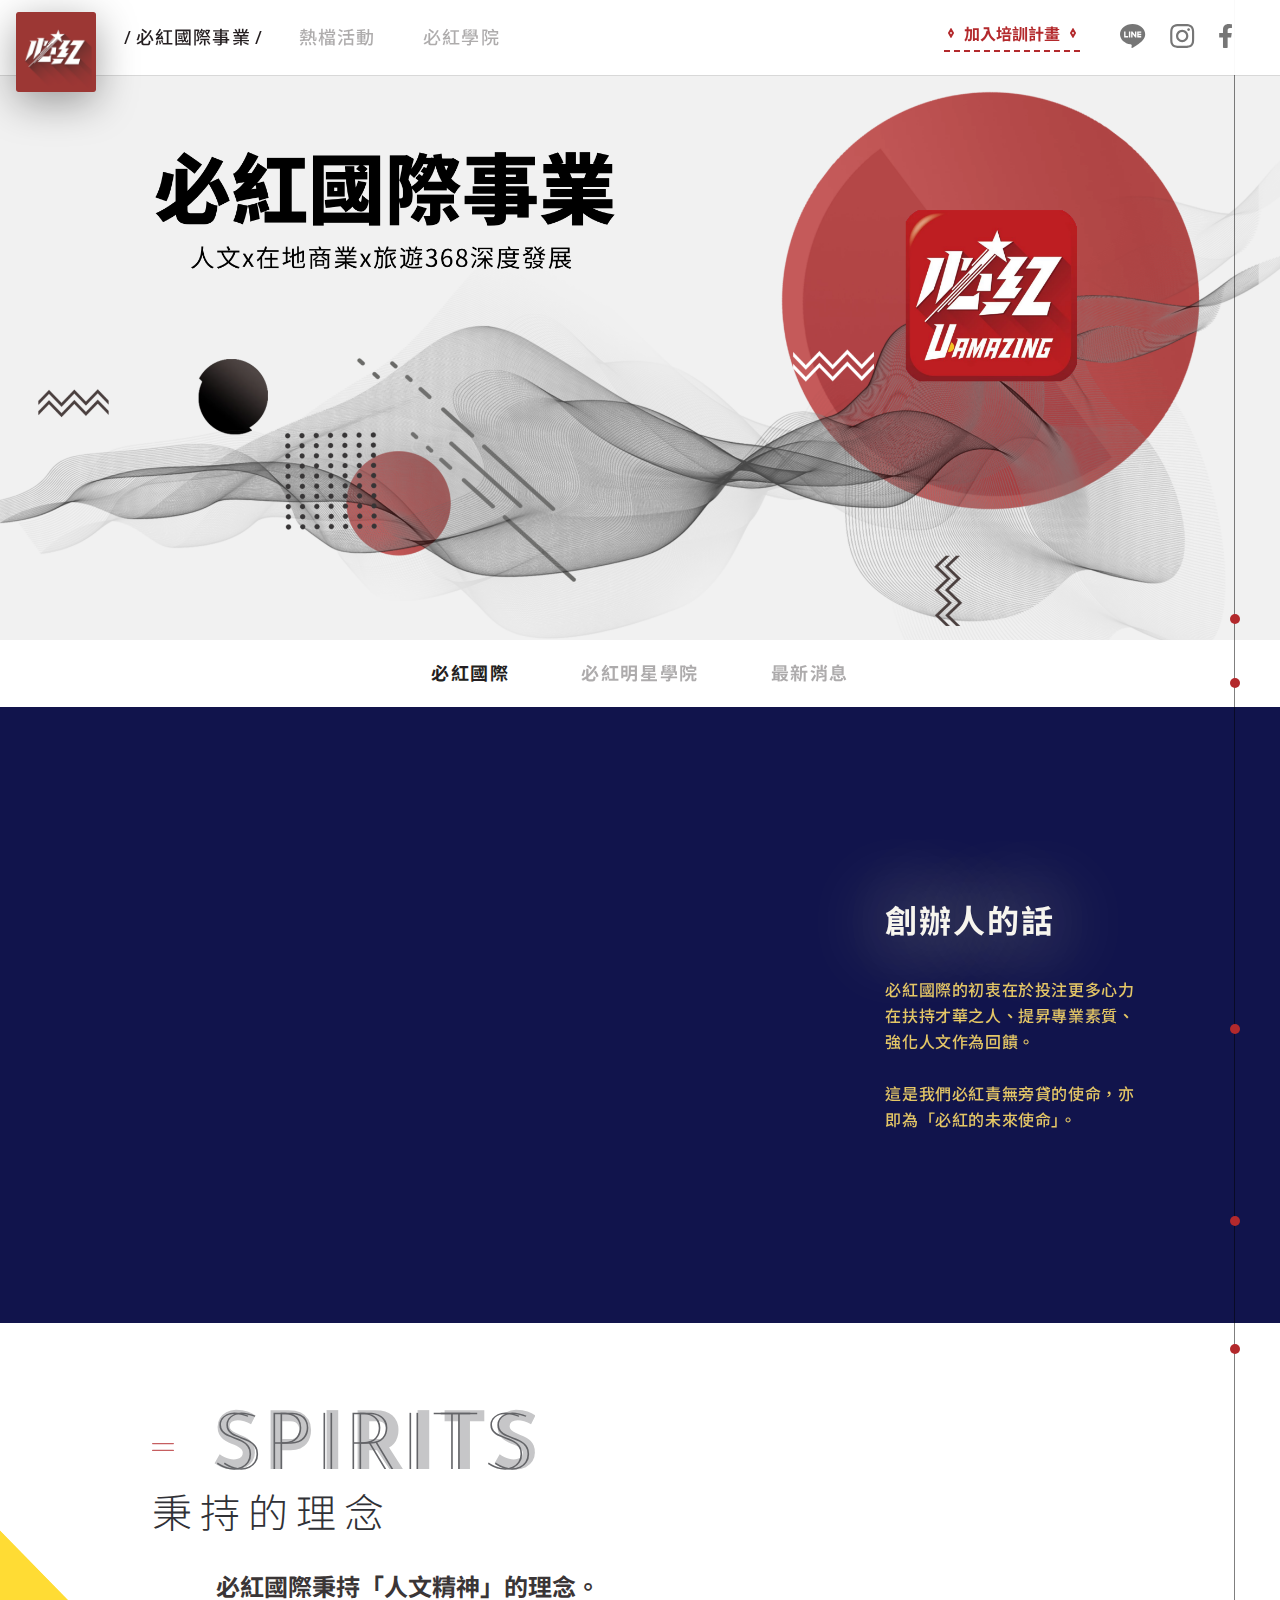
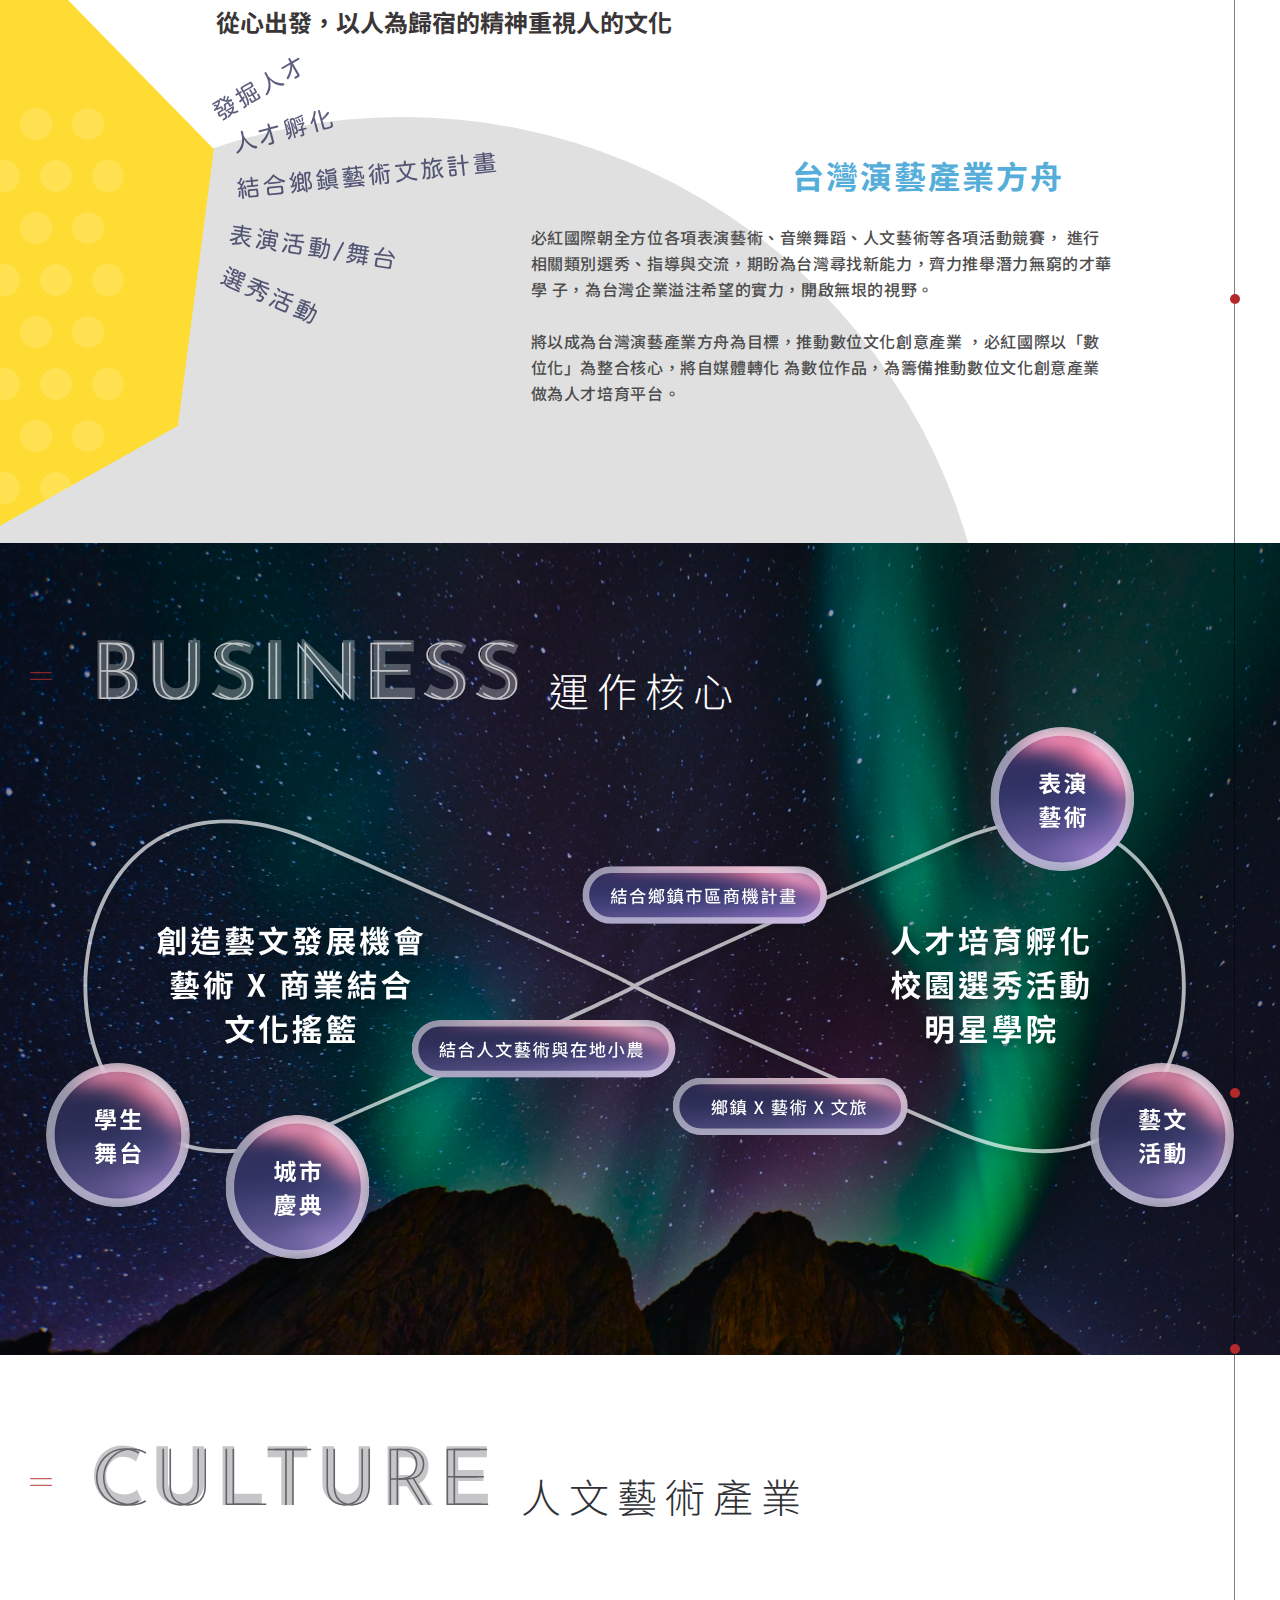
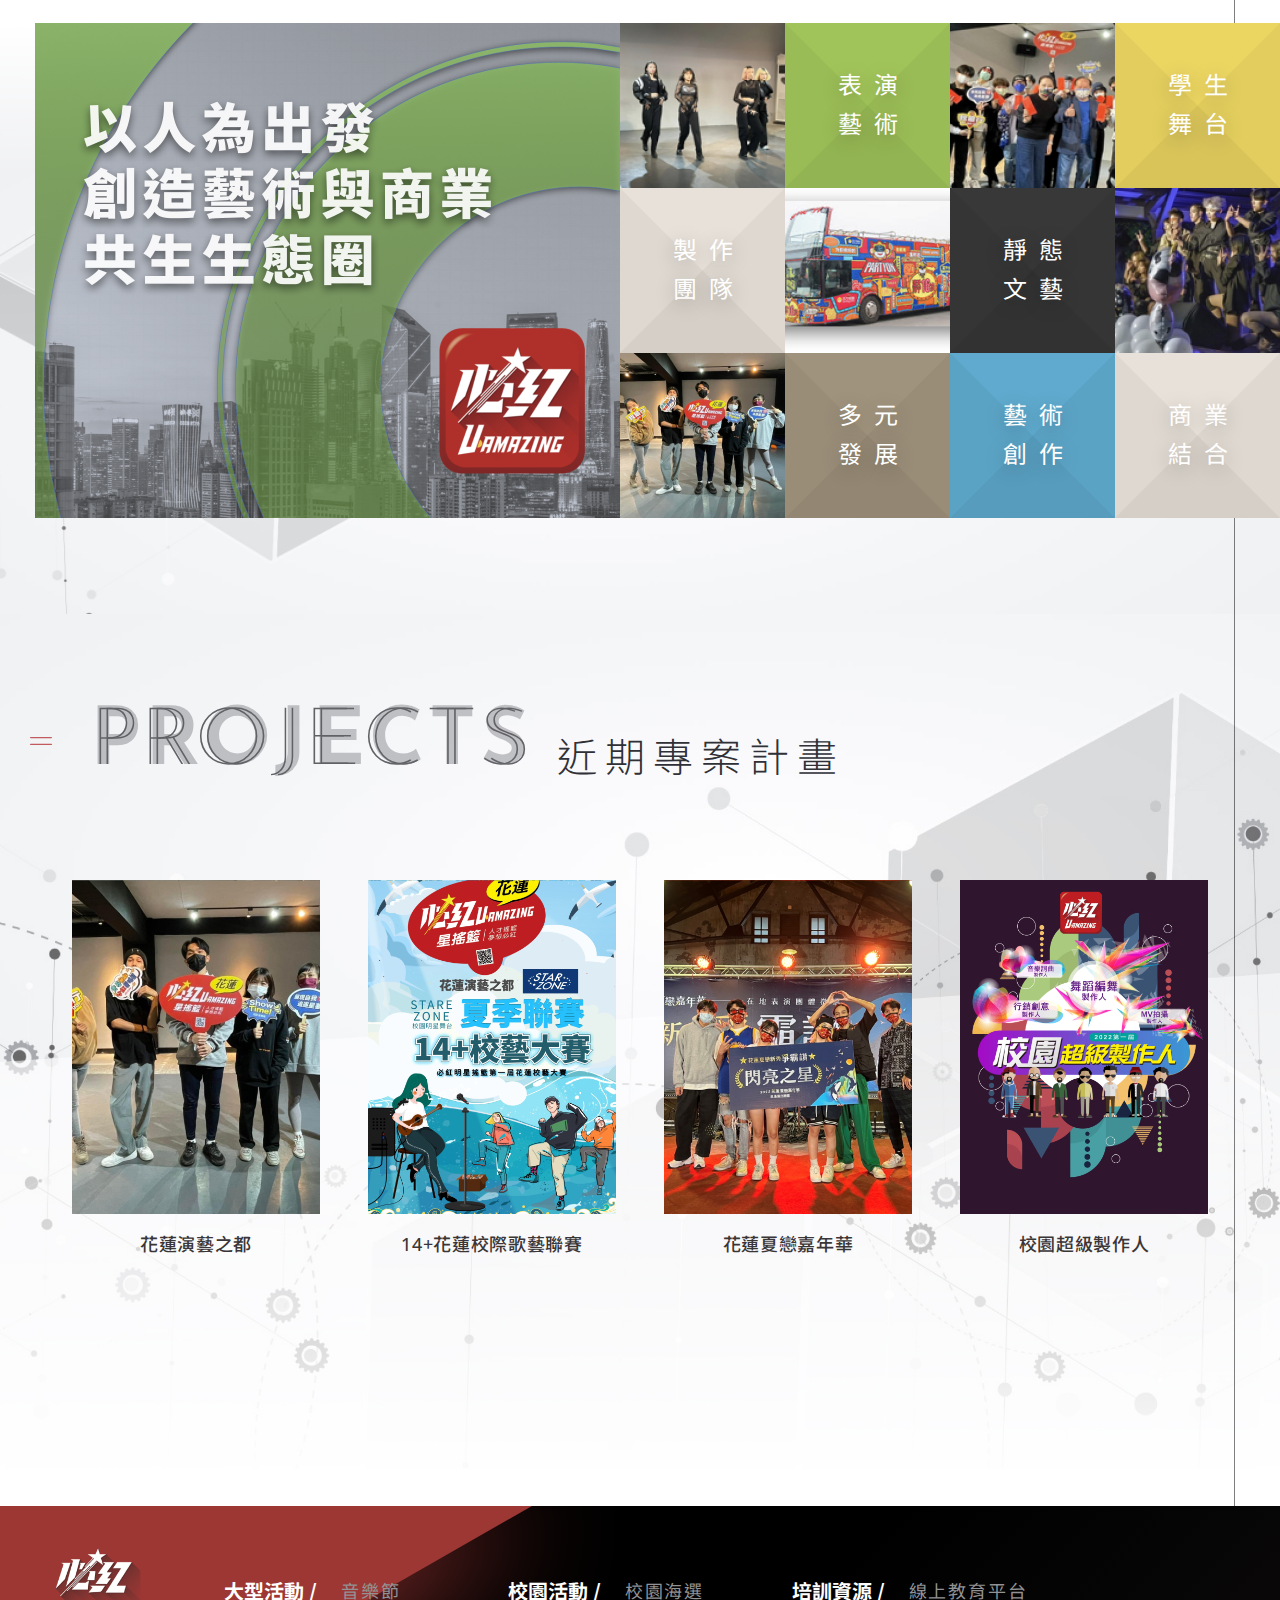
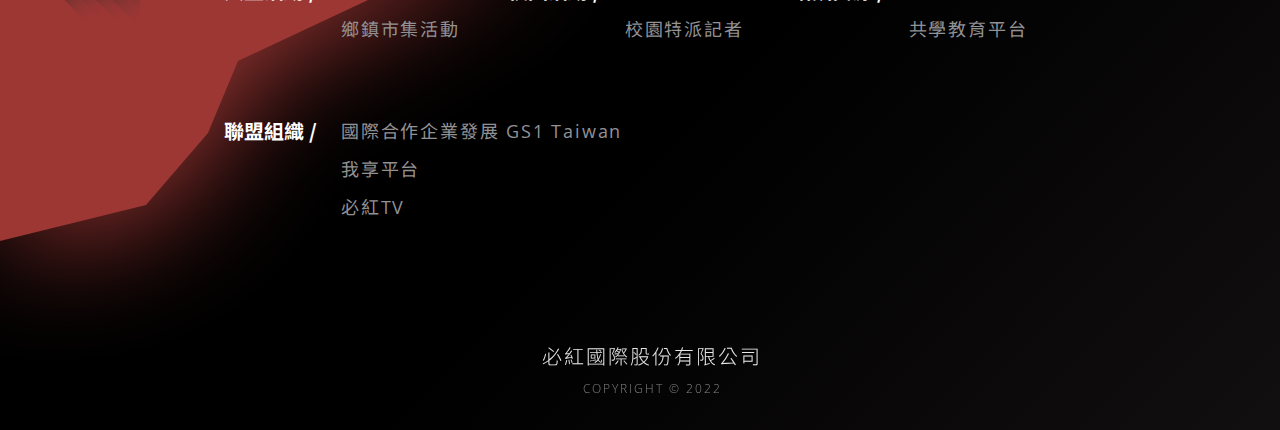
==== about.html @ cd14c231 "improve nav bar" ====
<!DOCTYPE html>
<html lang="">
  <head>
    <meta charset="utf-8">
    <meta http-equiv="X-UA-Compatible" content="IE=edge">
    <meta name="viewport" content="width=device-width,initial-scale=1.0,shrink-to-fit=no">
    <link rel="icon" href="favicon.ico">
    <link rel="stylesheet" href="assets/bootstrap.min.css">
    <link rel="stylesheet" href="assets/aos.css">
    <link rel="stylesheet" href="assets/app.css?1">
    <script src="assets/jquery.slim.min.js"></script>
    <script src="assets/bootstrap.bundle.min.js"></script>
    <script src="assets/aos.js"></script>
    <link rel="preconnect" href="https://fonts.googleapis.com">
    <link rel="preconnect" href="https://fonts.gstatic.com" crossorigin>
    <link href="https://fonts.googleapis.com/css2?family=Noto+Sans+TC:wght@100;300;400;500;700;900&display=swap" rel="stylesheet">
    <link href="https://fonts.googleapis.com/css2?family=Open+Sans:wght@300;400;500;700;800&display=swap" rel="stylesheet">

    <link href="vendors/simplelightbox/simple-lightbox.min.css" rel="stylesheet" />
    <script src="vendors/simplelightbox/simple-lightbox.jquery.min.js"></script>

    <title>必紅國際 U.AMAZING | 必紅國際事業</title>
    <meta name="description" content="夢想必紅 We make you amazing!">

    <meta property="og:title" content="必紅國際 U.AMAZING" />
    <meta property="og:description" content="夢想必紅 We make you amazing!" />
    <meta property="og:image" content="https://uamazing.net/public/og.png" />
  </head>
  <body class="about">
    <nav class="activityNavbar activityNavbar-light navbar navbar-expand-md navbar-light">
      <a class="activityBrand" href="index.html"><img src="assets/logo@2x.png" /></a>

      <div class="d-flex ml-auto d-md-none">
        <a class="nav-link activity-nav-link-secondary pl-1 pr-3 pl-md-2 ml-md-2" target="_blank" href="https://lin.ee/GWTEy4u">
          <img src="assets/images/icon-line.svg" class="activity-nav-icon white" />
          <img src="assets/images/icon-line-black.svg" class="activity-nav-icon black" />
        </a>
        <a class="nav-link activity-nav-link-secondary pl-1 pr-3 pl-md-2 ml-md-2" target="_blank" href="https://www.instagram.com/u_amazing.ltd/">
          <img src="assets/images/icon-ig.svg" class="activity-nav-icon white" />
          <img src="assets/images/icon-ig-black.svg" class="activity-nav-icon black" />
        </a>
        <a class="nav-link activity-nav-link-secondary pl-1 pr-3 pl-md-2 ml-md-2" target="_blank" href="https://www.facebook.com/netredbeauty/">
          <img src="assets/images/icon-fb.svg" class="activity-nav-icon white" />
          <img src="assets/images/icon-fb-black.svg" class="activity-nav-icon black" />
        </a>
      </div>

      <button class="navbar-toggler border-0 ml-0 mr-n3 mr-md-0" type="button" data-toggle="collapse" data-target="#navbar" aria-controls="navbar" aria-expanded="false" aria-label="Toggle navigation">
        <span class="navbar-toggler-icon"></span>
      </button>

      <div class="collapse navbar-collapse" id="navbar">
        <ul class="activityNavbarMenu d-flex flex-column flex-md-row mt-5 mb-3 my-md-1 ml-md-2 w-100">
          <li class="text-center mt-2 mt-md-0 ml-md-3">
            <a class="nav-link activity-nav-link active current" href="about.html">必紅國際事業</a>
          </li>
          <li class="d-block d-md-none border-bottom border-top text-center mt-2 mb-3">
            <a class="nav-link activity-nav-link-secondary my-2 active current" href="about.html">必紅國際</a>
            <a class="nav-link activity-nav-link-secondary my-2" href="about/starzone.html">必紅明星學院</a>
            <a class="nav-link activity-nav-link-secondary my-2" href="about/news.html">最新消息</a>
          </li>
          <li class="text-center mt-2 mt-md-0 ml-md-3">
            <a class="nav-link activity-nav-link" href="activities.html">熱檔活動</a>
          </li>
          <li class="text-center mt-2 mt-md-0 ml-md-3 mr-md-auto">
            <a class="nav-link activity-nav-link" href="school.html">必紅學院</a>
          </li>
          <li class="mt-4 mt-md-0">
            <a class="nav-link activity-nav-link-red-sparkle mx-2 mr-md-3" href="#" data-toggle="modal" data-target="#googleFormJoin">加入培訓計畫</a>
          </li>
          <li class="d-none d-md-flex justify-content-end mt-2 mt-md-0 mx-3">
            <a class="nav-link activity-nav-link-secondary pl-1 pr-3 pl-md-2" target="_blank" href="https://lin.ee/GWTEy4u">
              <img src="assets/images/icon-line.svg" class="activity-nav-icon white" />
              <img src="assets/images/icon-line-black.svg" class="activity-nav-icon black" />
            </a>
            <a class="nav-link activity-nav-link-secondary pl-1 pr-3 pl-md-2" target="_blank" href="https://www.instagram.com/u_amazing.ltd/">
              <img src="assets/images/icon-ig.svg" class="activity-nav-icon white" />
              <img src="assets/images/icon-ig-black.svg" class="activity-nav-icon black" />
            </a>
            <a class="nav-link activity-nav-link-secondary pl-1 pr-3 pl-md-2" target="_blank" href="https://www.facebook.com/netredbeauty/">
              <img src="assets/images/icon-fb.svg" class="activity-nav-icon white" />
              <img src="assets/images/icon-fb-black.svg" class="activity-nav-icon black" />
            </a>
          </li>
        </ul>
      </div>
    </nav>

    <div class="about-aside-deco">
      <div class="about-aside-deco-line"></div>
      <div>
        <div class="about-aside-deco-point"></div>
        <div class="about-aside-deco-point"></div>
        <div class="about-aside-deco-point"></div>
        <div class="about-aside-deco-point"></div>
        <div class="about-aside-deco-point"></div>
        <div class="about-aside-deco-point"></div>
        <div class="about-aside-deco-point"></div>
        <div class="about-aside-deco-point"></div>
      </div>
    </div>

    <main class="overflow-hidden">
      <section class="">
        <picture class="mw-100">
          <source media="(max-width: 767px)" srcset="public/about/kv1-m.jpg">
          <source media="(min-width: 768px)" srcset="public/about/kv1.png">
          <img src="public/about/kv1.png" class="img-fluid">
        </picture>
          <!--
        <figure class="about-kv figure-hr-43" style="background-image:url(public/about/kv1.png)">
          <figcaption class="d-flex flex-column align-items-center justify-content-center px-4">
            <p class="about-kv-logo mt-n5 mt-md-0"><img src="assets/logo@2x.png" class="img-fluid" ></p>
            <p class="mx-3 mt-1">必紅國際在藝文領域耕耘，為新人打造沃土，激發更好的發展環境。</p>
          </figcaption>
        </figure>
          -->
      </section>

      <div class="d-none d-md-block">
        <nav class="__about__nav">
          <a href="about.html" class="__about__nav-item active">必紅國際</a>
          <a href="about/starzone.html" class="__about__nav-item">必紅明星學院</a>
          <a href="about/news.html" class="__about__nav-item">最新消息</a>
        </nav>
      </div>

      <section class="bg-blue-800 text-yellow-300 py-4 py-md-5">
        <div class="mw-1440px mx-auto">

          <div class="px-4 px-sm-5 py-md-3 my-3">
            <div class="row no-gutters align-items-center">
              <div class="col-12 col-md-8 px-xl-5">
                <iframe class="" style="width:100%; height:55vw; max-height:450px;" src="https://www.youtube.com/embed/TRPoEnkMZr0?autoplay=1" title="YouTube video player" frameborder="0" allow="accelerometer; autoplay; clipboard-write; encrypted-media; gyroscope; picture-in-picture" allowfullscreen></iframe>
              </div>

              <div class="col-12 col-md-4 mt-3 mt-md-0 pl-md-5">
                <div class="">
                  <div class="section-h3 text-center text-md-left py-2 py-md-0">創辦人的話</div>
                  <div class="activity-grid-p text-yellow-300 w-md-75 pt-4 pt-md-3 mt-3">
                    必紅國際的初衷在於投注更多心力<br>
                    在扶持才華之人、提昇專業素質、強化人文作為回饋。<br>
                    <br>
                    這是我們必紅責無旁貸的使命，亦即為「必紅的未來使命」。<br>
                  </div>
                </div>
              </div>
            </div>
          </div>

        </div>
      </section>

      <section class="mw-1440px mx-auto __about__bg-targets">
        <div class="px-4 px-xl-5 mx-xl-5">
          <div class="px-md-4 pl-xl-5">

            <article class="row no-gutters __about__image-logo-n-building-wrapper">
              <div class="col-12 col-md-7 mt-4 mt-md-0 pl-md-2">
                <h2 class="h2-lg">
                  <span class="h2-deco mr-md-2" data-text="Spirits">Spirits</span>
                  <span class="d-block d-md-inline-block">秉持的理念</span>
                </h2>
                <p class="text-h5 text-bold mt-4 ml-xl-5 pt-md-2 pl-xl-3">
                  必紅國際秉持「人文精神」的理念。<br>
                  從心出發，以人為歸宿的精神重視人的文化
                </p>
              </div>

              <div class="__about__image-logo-n-building col-6 col-md-5 text-right pr-md-3 mt-n4 mr-n5 mt-md-n5 mr-md-0">
                <img srcset="public/about/image-logo-n-building@1x.png 1x, public/about/image-logo-n-building@2x.png 2x" class="img-fluid drop-shadow-lg" />
              </div>

              <div class="col-12 col-lg-8 ml-auto mt-md-5 pt-md-5 pl-md-5 pr-md-5">
                <div class="pt-5 mt-5 pt-lg-0 mt-lg-0"></div>
                <div class="pt-5 mt-5 pt-lg-0 mt-lg-0"></div>
                <div class="pt-5 mt-5 pt-md-0 mt-md-0"></div>
                <div class="pt-4 pt-md-0"></div>

                <div class="section-h3 text-blue text-right pr-md-5">台灣演藝產業方舟</div>
                <p class="activity-grid-p mt-4 mb-5 my-lg-4">
                  必紅國際朝全方位各項表演藝術、音樂舞蹈、人文藝術等各項活動競賽， 進行相關類別選秀、指導與交流，期盼為台灣尋找新能力，齊力推舉潛力無窮的才華學 子，為台灣企業溢注希望的實力，開啟無垠的視野。
                  <br><br>
                  將以成為台灣演藝產業方舟為目標，推動數位文化創意產業 ，必紅國際以「數位化」為整合核心，將自媒體轉化 為數位作品，為籌備推動數位文化創意產業做為人才培育平台。
                </p>
              </div>
            </article>

          </div>
        </div>
      </section>

      <section class="bg-aurora py-5">
        <div class="activity-framing-x activity-indent-x my-md-5">

          <h2 class="h2-lg text-white">
            <span class="h2-deco mr-md-2" data-text="Business">Business</span>
            <span class="d-block d-md-inline-block">運作核心</span>
          </h2>

          <figure class="text-center px-3 my-5 my-md-0">
            <picture class="mw-100">
              <source media="(max-width: 767px)" srcset="public/about/image-business-loop-p.svg">
              <source media="(min-width: 768px)" srcset="public/about/image-business-loop.svg">
              <img src="public/about/image-business-loop.svg" class="img-fluid">
            </picture>
          </figure>

        </div>
      </section>

      <section class="">
        <div class="activity-framing-x activity-framing-t activity-indent-x">
          <h2 class="h2-lg">
            <span class="h2-deco mr-md-2" data-text="Culture">Culture</span>
            <span class="d-block d-md-inline-block">人文藝術產業</span>
          </h2>
        </div>

        <div class="activity-framing-t"></div>
        <div class="bg-neural-networks-1">
          <div class="d-flex flex-wrap justify-content-end mw-1440px mx-auto p-3 p-md-0">
            <div class="__about__culture-main">
              <img src="public/about/culture-main@2x.jpg" class="img-cover h-100" />
            </div>

            <ul class="__about__culture-mosaic position-relative mb-0">
              <li class="__about__culture-brick"><img src="public/about/brick-1-1.jpg" class="img-cover" /></li>
              <li class="__about__culture-brick __about__culture-brick-text">表演<br>藝術</li>
              <li class="__about__culture-brick"><img src="public/about/brick-1-3.jpg" class="img-cover" /></li>
              <li class="__about__culture-brick __about__culture-brick-text">學生<br>舞台</li>

              <li class="__about__culture-brick __about__culture-brick-text">製作<br>團隊</li>
              <li class="__about__culture-brick"><img src="public/about/brick-2-2.jpg" class="img-cover" /></li>
              <li class="__about__culture-brick __about__culture-brick-text">靜態<br>文藝</li>
              <li class="__about__culture-brick"><img src="public/about/brick-2-4.jpg" class="img-cover" /></li>

              <li class="__about__culture-brick"><img src="public/about/brick-3-1.jpg" class="img-cover" /></li>
              <li class="__about__culture-brick __about__culture-brick-text">多元<br>發展</li>
              <li class="__about__culture-brick __about__culture-brick-text">藝術<br>創作</li>
              <li class="__about__culture-brick __about__culture-brick-text">商業<br>結合</li>
            </ul>
          </div>

          <div class="mt-md-5 pt-md-5"></div>
        </div>
      </section>

      <section class="bg-neural-networks-2">
        <div class="activity-framing-x activity-framing-y">
          <div class="activity-indent-x">
            <h2 class="h2-lg">
              <span class="h2-deco mr-md-2" data-text="Projects">Projects</span>
              <span class="d-block d-md-inline-block">近期專案計畫</span>
            </h2>
          </div>

          <div class="mt-4 pt-md-5"></div>
          <ul class="row no-gutters px-2 px-md-5 text-center">
            <li class="col-6 col-sm-3 px-2 px-md-4 mt-4">
              <figure class='figure-hr-135' style='background-image:url(public/about/project1.jpg)'></figure>
              <figcaption class="text-caption text-dark-warm-400 mt-3">花蓮演藝之都</figcaption>
            </li>
            <li class="col-6 col-sm-3 px-2 px-md-4 mt-4">
              <figure class='figure-hr-135' style='background-image:url(public/about/project2.jpg)'></figure>
              <figcaption class="text-caption text-dark-warm-400 mt-3">14+花蓮校際歌藝聯賽</figcaption>
            </li>
            <li class="col-6 col-sm-3 px-2 px-md-4 mt-4">
              <figure class='figure-hr-135' style='background-image:url(public/about/project3.jpg)'></figure>
              <figcaption class="text-caption text-dark-warm-400 mt-3">花蓮夏戀嘉年華</figcaption>
            </li>
            <li class="col-6 col-sm-3 px-2 px-md-4 mt-4">
              <figure class='figure-hr-135' style='background-image:url(public/about/project4.jpg)'></figure>
              <figcaption class="text-caption text-dark-warm-400 mt-3">校園超級製作人</figcaption>
            </li>
          </ul>

          <div class="mt-md-5 pt-md-5"></div>
        </div>
      </section>
    </main>

    <footer class="footer">
      <div class="footer-background-blur"></div>
      <div class="footer-body pl-md-4">
        <menu class="d-flex flex-wrap justify-content-end justify-content-md-start text-right text-md-left mt-5 mt-md-0">
          <li class="d-flex flex-column flex-md-row mb-3 mr-md-5 mb-md-5">
            <div class="text-h6 text-white mr-md-4 mb-2">大型活動 <span class="slash"></span></div>
            <ul class="text-right text-md-left">
              <li class="text-p-lg text-break mb-2"><a>音樂節</a></li>
              <li class="text-p-lg text-break mb-2"><a>鄉鎮市集活動</a></li>
            </ul>
          </li>
          <li class="d-flex flex-column flex-md-row mb-3 mr-md-5 mb-md-5">
            <div class="text-h6 text-white mr-md-4 mb-2">校園活動 <span class="slash"></span></div>
            <ul class="text-right text-md-left">
              <li class="text-p-lg text-break mb-2"><a>校園海選</a></li>
              <li class="text-p-lg text-break mb-2"><a>校園特派記者</a></li>
            </ul>
          </li>
          <li class="d-flex flex-column flex-md-row mb-3 mr-md-5 mb-md-5">
            <div class="text-h6 text-white mr-md-4 mb-2">培訓資源 <span class="slash"></span></div>
            <ul class="text-right text-md-left">
              <li class="text-p-lg text-break mb-2"><a>線上教育平台</a></li>
              <li class="text-p-lg text-break mb-2"><a>共學教育平台</a></li>
            </ul>
          </li>
          <li class="d-flex flex-column flex-md-row mb-3 mr-md-5 mb-md-5">
            <div class="text-h6 text-white mr-md-4 mb-2">聯盟組織 <span class="slash"></span></div>
            <ul class="text-right text-md-left">
              <li class="text-p-lg text-break mb-2"><a>國際合作企業發展 GS1 Taiwan</a></li>
              <li class="text-p-lg text-break mb-2"><a>我享平台</a></li>
              <li class="text-p-lg text-break mb-2"><a>必紅TV</a></li>
            </ul>
          </li>
        </menu>
        <div class="mt-3 mt-md-5"></div>
        <div class="footer-text-company text-center text-white">必紅國際股份有限公司</span>
        <div class="text-center footer-copyright mt-2">
          COPYRIGHT © 2022
          <!--
          <a href="" class="ml-3">隱私權政策</a>
          -->
        </div>
      </div>
    </footer>

    <div id="googleFormJoin" class="modal" tabindex="-1" role="dialog">
      <div class="modal-dialog" role="document">
        <div class="modal-content" style="background-color:#f6f6f6">
          <div class="modal-body px-0">
            <button type="button" class="close pr-3" data-dismiss="modal" aria-label="Close">
              <span aria-hidden="true">&times;</span>
            </button>
            <div class="d-md-none">
              <iframe src="https://docs.google.com/forms/d/e/1FAIpQLScCKDCN-jKl8Xnu9U8FiN40EQhDNvNPBNsrhprp60kmCsiqzg/viewform?embedded=true" width="100%" height="1600" frameborder="0" marginheight="0" marginwidth="0">載入中…</iframe>
            </div>
            <div class="d-none d-md-block">
              <iframe src="https://docs.google.com/forms/d/e/1FAIpQLScCKDCN-jKl8Xnu9U8FiN40EQhDNvNPBNsrhprp60kmCsiqzg/viewform?embedded=true" width="498" height="1600" frameborder="0" marginheight="0" marginwidth="0">載入中…</iframe>
            </div>
          </div>
        </div>
      </div>
    </div>

    <script src="assets/app.js"></script>
  </body>
</html>
---- assets/app.css ----
@charset "UTF-8";
@import url("https://fonts.googleapis.com/css2?family=Josefin+Sans:wght@100;200;300;400;500;600;700&display=swap");
.carouselBox {
  position: relative;
  overflow: hidden; }
  .carouselBox > :nth-child(n) {
    transition: left 0.6s;
    transition-timing-function: ease-in-out; }
  .carouselBox > :first-child {
    position: relative; }
  .carouselBox > :nth-child(n+2) {
    position: absolute;
    top: 0;
    bottom: 0;
    width: 100%; }
  .carouselBox > :nth-child(1) {
    left: 0%; }
  .carouselBox.show-nth-1 > :nth-child(1) {
    left: 0%; }
  .carouselBox.show-nth-1 > :nth-child(2) {
    left: 100%; }
  .carouselBox.show-nth-1 > :nth-child(3) {
    left: 200%; }
  .carouselBox.show-nth-1 > :nth-child(4) {
    left: 300%; }
  .carouselBox.show-nth-1 > :nth-child(5) {
    left: 400%; }
  .carouselBox > :nth-child(2) {
    left: 100%; }
  .carouselBox.show-nth-2 > :nth-child(1) {
    left: -100%; }
  .carouselBox.show-nth-2 > :nth-child(2) {
    left: 0%; }
  .carouselBox.show-nth-2 > :nth-child(3) {
    left: 100%; }
  .carouselBox.show-nth-2 > :nth-child(4) {
    left: 200%; }
  .carouselBox.show-nth-2 > :nth-child(5) {
    left: 300%; }
  .carouselBox > :nth-child(3) {
    left: 200%; }
  .carouselBox.show-nth-3 > :nth-child(1) {
    left: -200%; }
  .carouselBox.show-nth-3 > :nth-child(2) {
    left: -100%; }
  .carouselBox.show-nth-3 > :nth-child(3) {
    left: 0%; }
  .carouselBox.show-nth-3 > :nth-child(4) {
    left: 100%; }
  .carouselBox.show-nth-3 > :nth-child(5) {
    left: 200%; }
  .carouselBox > :nth-child(4) {
    left: 300%; }
  .carouselBox.show-nth-4 > :nth-child(1) {
    left: -300%; }
  .carouselBox.show-nth-4 > :nth-child(2) {
    left: -200%; }
  .carouselBox.show-nth-4 > :nth-child(3) {
    left: -100%; }
  .carouselBox.show-nth-4 > :nth-child(4) {
    left: 0%; }
  .carouselBox.show-nth-4 > :nth-child(5) {
    left: 100%; }
  .carouselBox > :nth-child(5) {
    left: 400%; }
  .carouselBox.show-nth-5 > :nth-child(1) {
    left: -400%; }
  .carouselBox.show-nth-5 > :nth-child(2) {
    left: -300%; }
  .carouselBox.show-nth-5 > :nth-child(3) {
    left: -200%; }
  .carouselBox.show-nth-5 > :nth-child(4) {
    left: -100%; }
  .carouselBox.show-nth-5 > :nth-child(5) {
    left: 0%; }

.carouselControl {
  position: relative;
  z-index: 10; }

.bubbles {
  display: flex;
  flex-wrap: wrap;
  justify-content: center;
  min-height: 22.2222222vw; }

.bubbles-item {
  border-radius: 50%;
  overflow: hidden; }
  .bubbles-item:first-of-type {
    margin-top: 2.0833333vw;
    width: calc(8.3333333vw * 2);
    height: calc(8.3333333vw * 2); }
  .bubbles-item:nth-of-type(2) {
    margin-top: 7.2916667vw;
    margin-left: 6.9444444vw;
    width: calc(13.8888889vw * 2);
    height: calc(13.8888889vw * 2);
    z-index: 20; }
  .bubbles-item:nth-of-type(3) {
    margin-left: -2.2222222vw;
    width: calc(17.3611111vw * 2);
    height: calc(17.3611111vw * 2); }
  .bubbles-item:nth-of-type(4) {
    margin-top: -1.5277778vw;
    margin-left: -8.6388889vw;
    width: calc(12.5vw * 2);
    height: calc(12.5vw * 2); }
  .bubbles-item:nth-of-type(5) {
    margin-top: 8.9583333vw;
    margin-left: 24.125vw;
    width: calc(8.3333333vw * 2);
    height: calc(8.3333333vw * 2); }

@media (min-width: 768px) {
  .bubbles-item:first-of-type {
    margin-top: 2.0833333vw;
    width: 8.3333333vw;
    height: 8.3333333vw; }
  .bubbles-item:nth-of-type(2) {
    margin-top: 7.2916667vw;
    margin-left: 6.9444444vw;
    width: 13.8888889vw;
    height: 13.8888889vw;
    z-index: 20; }
  .bubbles-item:nth-of-type(3) {
    margin-left: -2.2222222vw;
    width: 17.3611111vw;
    height: 17.3611111vw; }
  .bubbles-item:nth-of-type(4) {
    margin-top: 11.5277778vw;
    margin-left: 2.6388889vw;
    width: 8.3333333vw;
    height: 8.3333333vw; }
  .bubbles-item:nth-of-type(5) {
    margin-top: 3.9583333vw;
    margin-left: 8.125vw;
    width: 12.5vw;
    height: 12.5vw; } }
@font-face {
  font-family: "Microsoft JhengHei";
  font-weight: 400;
  font-style: normal;
  font-display: auto;
  src: local("Microsoft JhengHei"), url("../assets/msjh.ttf") format("ttf"); }
@font-face {
  font-family: "Microsoft JhengHei";
  font-weight: 700;
  font-style: normal;
  font-display: auto;
  src: local("Microsoft JhengHei"), url("../assets/msjhbd.ttf") format("ttf"); }
html {
  font-size: 16px; }

body {
  font-family: 'Open Sans', 'Noto Sans TC', "Lucida Grande",Helvetica,Arial,Verdana,sans-serif;
  -webkit-font-smoothing: antialiased;
  -moz-osx-font-smoothing: grayscale; }

body.index {
  background-color: #241E20; }

body.activity, body.school, body.about {
  background-color: #ffffff;
  color: #4C4C4C; }

body.activity, body.school, body.about {
  padding-top: 3.375rem; }

.pt-navbar {
  padding-top: 48px; }

.indexBrand > img {
  width: 3.75rem; }

.sidebar, .indexNavbar {
  position: fixed;
  z-index: 99999;
  top: 0;
  width: 100%;
  background-color: rgba(0, 0, 0, 0.8);
  /*border-bottom: 1px solid rgba(255, 255, 255, 0.5);*/ }

.sidebar > .indexBrand, .indexNavbar > .indexBrand {
  margin-bottom: calc(-1 * 3.75rem / 2); }

.sidebarMenuItem > a, .indexNavbarMenuItem > a {
  display: block;
  margin-left: auto;
  margin-right: auto;
  text-align: right; }

.sidebarMenuItem > a, .indexNavbarMenuItem > a {
  line-height: 1.2;
  letter-spacing: .1em;
  font-weight: 500;
  color: rgba(255, 255, 255, 0.7); }
  .sidebarMenuItem > a:hover, .sidebarMenuItem > a.hover, .sidebarMenuItem > a:active, .sidebarMenuItem > a.active, .sidebarMenuItem > a:visited, .sidebarMenuItem > a.visited, .indexNavbarMenuItem > a:hover, .indexNavbarMenuItem > a.hover, .indexNavbarMenuItem > a:active, .indexNavbarMenuItem > a.active, .indexNavbarMenuItem > a:visited, .indexNavbarMenuItem > a.visited {
    color: white; }

.sidebarMenuItem, .indexNavbarMenuItem {
  position: relative; }
  .sidebarMenuItem > a::after, .indexNavbarMenuItem > a::after {
    content: '';
    position: absolute;
    top: 50%;
    bottom: 50%;
    left: calc(100% - 3px);
    width: 5px;
    background-color: white;
    transition: top .3s, bottom .3s;
    transition-timing-function: ease-out; }
  .sidebarMenuItem > a:hover::after, .indexNavbarMenuItem > a:hover::after {
    top: -1rem;
    bottom: -1rem; }

.footer {
  position: relative;
  overflow: hidden;
  min-height: 50vh;
  z-index: 999999; }

.footer-background-blur, .footer-background-blur::before, .footer-background-blur::after {
  position: absolute;
  top: 0;
  left: 0;
  right: 0;
  bottom: 0; }

.footer-background-blur {
  z-index: -1;
  background: linear-gradient(135deg, #000000 50%, #241E20 150%); }
  .footer-background-blur::before {
    content: '';
    top: 10px;
    left: 10px;
    background: url(../assets/images/footer-deco.svg) no-repeat left top/auto;
    filter: blur(60px); }
  .footer-background-blur::after {
    content: '';
    background: no-repeat;
    background-image: url(../assets/logo@2x.png), url(../assets/images/footer-deco.svg);
    background-position: 44px 20px, left top;
    background-size: 102px, auto; }

.footer-body {
  margin: 0 auto;
  width: 80%;
  max-width: 60rem;
  padding: 5rem 0 1rem;
  color: #929295; }

.footer-body a, .footer-body a:hover, .footer-body a:active, .footer-body a:visited {
  color: #929295; }
  .footer-body a.text-blue, .footer-body a:hover.text-blue, .footer-body a:active.text-blue, .footer-body a:visited.text-blue {
    color: #5FAACE; }

.footer-title {
  color: #EAE9ED;
  font-size: 1.5rem;
  font-weight: 900;
  letter-spacing: .02em; }

.footer-dl > dt {
  margin-bottom: .5rem; }
.footer-dl > dd + dt {
  margin-top: 2rem; }
.footer-dl > dd {
  margin-bottom: .5rem;
  color: #929295;
  font-size: 0.875rem; }

.footer-text-company {
  font-size: 1.25rem;
  font-weight: 300;
  letter-spacing: 0.1em;
  opacity: 0.9; }

.footer-copyright {
  font-size: 0.75rem;
  color: #929295; }

.fixed-bg {
  height: 100vh;
  padding: 100px;
  background: yellow url("logo@2x.png") no-repeat top left;
  overflow: auto; }
  .fixed-bg p {
    height: 150vh;
    background: blue; }

.bgAnimation {
  background-position: top 10.625vw left 12.8472222vw, top left;
  background-size: 41.8055556%, auto 100%; }
  .bgAnimation.start {
    background-size: 41.8055556%, auto 110%;
    transition: background-size 8s;
    transition-timing-function: linear; }
  .bgAnimation.bg-kv2 {
    background-position: top center;
    background-size: auto 66vw; }
    .bgAnimation.bg-kv2.start {
      background-size: auto 60vw; }

.kvAnimation > :not(.current) {
  display: none; }
.kvAnimation .action .kvAnimation-object {
  transition: transform 6s;
  transition-timing-function: linear; }
.kvAnimation .zoom-in-right-bottom .kvAnimation-object {
  transform-origin: top left;
  transform: scale(1); }
.kvAnimation .zoom-in-right-bottom.action .kvAnimation-object {
  transform: scale(1.08); }
.kvAnimation .zoom-out-top-left .kvAnimation-object {
  transform-origin: top left;
  transform: scale(1.08); }
.kvAnimation .zoom-out-top-left.action .kvAnimation-object {
  transform: scale(1); }
.kvAnimation .zoom-out-top-right .kvAnimation-object {
  transform-origin: top right;
  transform: scale(1.08); }
.kvAnimation .zoom-out-top-right.action .kvAnimation-object {
  transform: scale(1); }
.kvAnimation .zoom-in-center .kvAnimation-object {
  transform-origin: center;
  transform: scale(1); }
.kvAnimation .zoom-in-center.action .kvAnimation-object {
  transform: scale(1.08); }
.kvAnimation .zoom-out-center .kvAnimation-object {
  transform-origin: center;
  transform: scale(1.08); }
.kvAnimation .zoom-out-center.action .kvAnimation-object {
  transform: scale(1); }

.icon::before {
  content: '';
  display: inline-block;
  background: transparent no-repeat center/contain; }
.icon.icon-ebc::before {
  width: 6.6875rem;
  height: 2.25rem;
  background-image: url(../assets/icons/logo-ebc@2x.png); }
.icon.icon-hubnews::before {
  width: 7.5rem;
  height: 3.75rem;
  background-image: url(../assets/icons/logo-hubnews@2x.png); }
.icon.icon-linetoday::before {
  width: 3.75rem;
  height: 3.75rem;
  background-image: url(../assets/icons/logo-linetoday@2x.png); }
.icon.icon-cross-white::before {
  width: 2.5rem;
  height: 2.5rem;
  background-image: url(../assets/images/cross-white.svg); }

.dialog-blue, .dialog-yellow, .dialog-red {
  filter: drop-shadow(0px 4px 20px rgba(94, 37, 106, 0.15));
  position: relative;
  padding-bottom: calc(38px - 6px); }
  .dialog-blue .dialog-content, .dialog-yellow .dialog-content, .dialog-red .dialog-content {
    border: 6px solid;
    border-radius: .5rem;
    background-color: white; }
  .dialog-blue .dialog-pointer, .dialog-yellow .dialog-pointer, .dialog-red .dialog-pointer {
    position: absolute;
    width: 48px;
    height: 38px;
    top: calc(100% - 38px);
    left: 62%;
    background: no-repeat center/100%; }
  .dialog-blue .dialog-title, .dialog-yellow .dialog-title, .dialog-red .dialog-title {
    font-size: 1.625rem;
    font-weight: 700; }

.dialog-blue .dialog-content {
  border-color: #5FAACE; }
.dialog-blue .dialog-title {
  color: #5FAACE; }
.dialog-blue .dialog-pointer {
  background-image: url(images/pointer-blue.svg); }

.dialog-yellow .dialog-content {
  border-color: #F2BE30; }
.dialog-yellow .dialog-title {
  color: #F2BE30; }
.dialog-yellow .dialog-pointer {
  background-image: url(images/pointer-yellow.svg); }

.dialog-red .dialog-content {
  border-color: #C50723; }
.dialog-red .dialog-title {
  color: #C50723; }
.dialog-red .dialog-pointer {
  background-image: url(images/pointer-red.svg); }

.markdown > p {
  line-height: 1.62;
  letter-spacing: 0.038em;
  margin-bottom: 1.5rem; }
  .markdown > p > img {
    width: 80%;
    margin-bottom: .5rem; }
  .markdown > p > a {
    text-decoration: underline;
    opacity: 0.67; }
    .markdown > p > a:hover, .markdown > p > a:active, .markdown > p > a:focus {
      opacity: 1; }

.slash::before {
  content: '/';
  font-family: 'Noto Sans TC'; }

.background-video {
  width: 100vw;
  height: 100%;
  object-fit: cover;
  position: fixed;
  left: 0;
  right: 0;
  top: 0;
  bottom: 0;
  z-index: -110; }

.justified-gallery > a {
  opacity: 0.75; }
  .justified-gallery > a:hover {
    opacity: 1; }

.justified-gallery {
  display: flex;
  flex-wrap: wrap; }
  .justified-gallery > a {
    height: 100px; }
    .justified-gallery > a > img {
      height: 100%; }

@media (min-width: 768px) {
  .justified-gallery > a {
    height: 180px; } }
a, a:hover, a:active, a:visited {
  color: #241E20;
  text-decoration: none; }

ul {
  padding: 0; }

li {
  display: block; }

h1, figure {
  margin-bottom: 0; }

label {
  margin-bottom: .25rem;
  font-size: 0.95rem;
  font-weight: 500;
  letter-spacing: .062em;
  color: #7E7C83; }

fieldset {
  margin-bottom: 1rem; }

.img-cover {
  width: 100%;
  height: 100%;
  object-fit: cover; }

.w-80 {
  width: 80%; }

.w-85 {
  width: 85%; }

.mw-1440px {
  max-width: 1440px; }

.font-weight-medium {
  font-weight: 500 !important; }

.overflow-hidden {
  overflow: hidden; }

.rotate-3 {
  transform: rotate(3deg); }

.rotate-6 {
  transform: rotate(6deg); }

.rotate-9 {
  transform: rotate(9deg); }

.rotate-n-3 {
  transform: rotate(-3deg); }

.rotate-n-6 {
  transform: rotate(-6deg); }

.rotate-n-9 {
  transform: rotate(-9deg); }

.h2-deco {
  font-size: 3rem;
  line-height: 1;
  display: inline-block;
  position: relative;
  max-width: 100%;
  padding-left: 0;
  padding-top: 20px;
  background: url(../assets/images/h2Deco.svg) no-repeat left 4px top 0/0.333333333em auto;
  font-family: 'Josefin Sans';
  font-weight: 100;
  letter-spacing: .05em;
  vertical-align: text-bottom;
  color: inherit;
  opacity: .75;
  text-transform: uppercase;
  text-overflow: clip;
  white-space: nowrap;
  overflow: hidden; }
  .h2-deco::before, .h2-deco::after {
    content: attr(data-text);
    position: absolute;
    top: 20px;
    left: 0.083333333em; }
  .h2-deco::after {
    left: 0;
    font-weight: bold;
    letter-spacing: 0;
    opacity: 0.37; }

.h2-lg {
  color: #303136;
  font-size: 2rem;
  font-weight: 300;
  letter-spacing: 0.2em; }
  .h2-lg .h2-deco {
    font-size: 3.5rem;
    letter-spacing: .1em;
    background-size: 0.277777778em; }
    .h2-lg .h2-deco::after {
      letter-spacing: .055em; }

.section-h3 {
  color: #303136;
  font-size: 1.75rem;
  font-weight: bold;
  letter-spacing: 0.062em; }

.bg-blue-800 .section-h3 {
  color: #F7F5EE;
  text-shadow: 0px 0px 80px #FDFFA9; }

.color-inherit {
  color: inherit !important; }

.text-h2 {
  color: #303136;
  font-size: 2.5rem;
  font-weight: 300;
  letter-spacing: .1em; }

.text-h3 {
  font-size: 1.875rem;
  font-weight: 500;
  letter-spacing: 0.08em; }

.text-h4 {
  color: #303136;
  font-size: 1.75rem;
  font-weight: 700;
  letter-spacing: 0.062em; }

.text-h5 {
  color: #3A3536;
  font-size: 1.5rem;
  font-weight: 500; }

.text-h6 {
  color: #3A3536;
  font-size: 1.25rem;
  font-weight: 700; }

.text-h7 {
  color: #3A3536;
  font-size: 1.125rem;
  font-weight: 500;
  letter-spacing: 0.06em; }

.text-p-lg {
  font-size: 1.125rem;
  letter-spacing: 0.1em;
  line-height: 1.666666667; }

.text-p {
  line-height: 1.62;
  letter-spacing: 0.038em; }

.text-p-sm {
  color: #303136;
  font-size: 14px;
  line-height: 1.62;
  letter-spacing: 0.06em; }

.text-14px {
  font-size: 14px; }

.text-smaller {
  font-size: 0.8em; }

.text-loose {
  letter-spacing: 0.062em;
  line-height: 1.588235294em; }

.text-loose-2 {
  letter-spacing: .2em; }

.text-medium {
  font-weight: 500 !important; }

.text-bold {
  font-weight: 700 !important; }

.text-blue {
  color: #5FAACE !important;
  color: #54AED9 !important; }

.text-blue-500 {
  color: #409DC9 !important; }

.text-gray-4 {
  color: #4c4c4c; }

.text-gray-5 {
  color: #5D5C61; }

.text-gray-8 {
  color: #8c8c8c; }

.text-yellow-300 {
  color: #E4C666 !important; }

.text-dark-warm-400 {
  color: #3A3536; }

.text-dark-warm-500 {
  color: #241E20; }

.text-dark-cold-400 {
  color: #303136; }

.text-shadow-blue {
  text-shadow: 0px 2px 10px rgba(95, 170, 206, 0.2); }

.text-shadow-white {
  text-shadow: 0px 2px 10px rgba(255, 255, 255, 0.2); }

.text-quote {
  font-size: 1.125rem;
  line-height: 2;
  letter-spacing: 0.2em; }

.text-quote-on-image {
  font-size: 2rem;
  font-weight: 900;
  letter-spacing: .2em;
  text-shadow: 0px 4px 20px rgba(0, 0, 0, 0.25); }

.text-caption {
  font-size: 1.125rem;
  font-weight: 500;
  line-height: 1.62em;
  letter-spacing: .038em; }
  .text-caption.text-mh-2 {
    max-height: 3.24em;
    overflow: hidden;
    -webkit-line-clamp: 2; }
  .text-caption.text-ellipsis {
    text-overflow: ellipsis;
    display: -webkit-box;
    -webkit-box-orient: vertical; }

.text-underline {
  text-decoration: underline; }

.text-time {
  font-size: 12px;
  letter-spacing: 0.1em;
  color: #4F4B5A; }

.box-border-glow {
  border: 5px solid white;
  box-shadow: 0 0 80px rgba(192, 219, 255, 0.25), 0 0 32px rgba(65, 120, 255, 0.08); }

.image-shadow {
  box-shadow: 0 0.25rem 1.25rem rgba(0, 0, 0, 0.1); }

.shadow-darker {
  box-shadow: 0 0.25rem 1.25rem rgba(0, 0, 0, 0.25); }

.drop-shadow-short {
  filter: drop-shadow(0 0.25rem 0.2rem rgba(0, 0, 0, 0.25)); }

.drop-shadow {
  filter: drop-shadow(0 0.25rem 1.25rem rgba(0, 0, 0, 0.25)); }

.drop-shadow-lg {
  filter: drop-shadow(0 0.25rem 2.5rem rgba(0, 0, 0, 0.25)); }

.bg-blur {
  overflow: hidden; }
  .bg-blur::before {
    filter: blur(30px) brightness(57%) saturate(150%); }

.bg-white-box-50 {
  background-color: rgba(255, 255, 255, 0.67);
  box-shadow: 0px 4px 100px rgba(255, 255, 255, 0.2), inset 0px 4px 100px rgba(255, 255, 255, 0.25), inset 0px 0px 4px rgba(255, 255, 255, 0.5); }

.bg-black {
  background-color: #000000; }

.bg-dark {
  background-color: #241E20 !important; }

.bg-gray {
  background-color: #F7F7F8; }

.bg-blue-800 {
  background-color: #11144C; }

.bg-pink-800 {
  background-color: #CE1F6A; }

.bg-linear-light {
  background: linear-gradient(164.8deg, rgba(234, 233, 237, 0) 9.07%, rgba(234, 233, 237, 0.7) 89.32%); }

.bg-balls {
  background: url(../assets/images/bg-balls.svg) no-repeat top left 30.555556%/104.1666667% auto; }

.bg-bubble {
  background: url(../assets/images/bubble-blue.svg) no-repeat center/contain; }

.bg-mountain {
  background: url(../assets/images/mountain.svg) no-repeat top left/cover; }

.bg-aurora {
  background: url(../assets/images/bg-aurora@2x.jpg) no-repeat bottom center/cover; }

.bg-neural-networks-1 {
  background: url(../assets/images/bg-neural-networks-1@2x.png) no-repeat top center/cover; }

.bg-neural-networks-2 {
  background: url(../assets/images/bg-neural-networks-2@2x.jpg) no-repeat top center/cover; }

.bg-collage-wall {
  background: url(../assets/images/bg-collage-wall@2x.jpg) no-repeat top center/cover; }

.bg-shape-strip {
  background: url(../assets/images/shape-strip.png) no-repeat center/100% 100%; }

.bg-sky-with-star {
  background: url(../assets/images/bg-sky-with-star@2x.jpg) no-repeat center/100% 100%; }

.bg-guitar-girl {
  background: url(../assets/images/bg-guitar-girl@2x.jpg) no-repeat center/100% 100%; }

.fonts-article-title {
  font-family: "微軟正黑體", "Microsoft JhengHei", "Segoe UI Semibold", "Segoe UI", "Lucida Grande", Verdana, Arial, Helvetica, sans-serif;
  font-size: 1.75rem;
  font-weight: bold;
  letter-spacing: .02em;
  color: #303136; }

.fonts-article-content {
  font-family: "微軟正黑體", "Microsoft JhengHei", "Segoe UI Semibold", "Segoe UI", "Lucida Grande", Verdana, Arial, Helvetica, sans-serif;
  font-size: 1rem;
  font-weight: bold;
  letter-spacing: 0.038em;
  color: #4c4c4c; }

.btn, a.btn {
  font-size: 0.9375rem;
  font-weight: 700;
  letter-spacing: .02em;
  padding-left: 1.25rem;
  padding-right: 1.25rem;
  border-radius: 6px; }

.btn-white-outline-primary {
  border: 2px solid;
  border-radius: 2px;
  background-color: transparent; }

.btn-primary-red, a.btn-primary-red {
  color: white;
  background-color: #B3292C;
  border-color: #B3292C; }
  .btn-primary-red:hover, .btn-primary-red.hover, .btn-primary-red:active, .btn-primary-red.active, .btn-primary-red:focus, .btn-primary-red.focus, a.btn-primary-red:hover, a.btn-primary-red.hover, a.btn-primary-red:active, a.btn-primary-red.active, a.btn-primary-red:focus, a.btn-primary-red.focus {
    color: white;
    background-color: #B3292C;
    border-color: #B3292C; }
  .btn-primary-red:hover, .btn-primary-red.hover, a.btn-primary-red:hover, a.btn-primary-red.hover {
    opacity: 0.8; }

.btn-outline-primary, a.btn-outline-primary {
  color: #B3292C;
  border-color: #B3292C; }
  .btn-outline-primary:hover, .btn-outline-primary:active, .btn-outline-primary:visited, .btn-outline-primary:focus, .btn-outline-primary.hover, .btn-outline-primary.active, .btn-outline-primary.visited, .btn-outline-primary.focus, a.btn-outline-primary:hover, a.btn-outline-primary:active, a.btn-outline-primary:visited, a.btn-outline-primary:focus, a.btn-outline-primary.hover, a.btn-outline-primary.active, a.btn-outline-primary.visited, a.btn-outline-primary.focus {
    border-color: #B3292C;
    background-color: #B3292C; }

.btn-xl {
  padding: 0.75rem 5rem; }

.btn-shadow {
  box-shadow: 4px 4px 10px rgba(0, 0, 0, 0.2); }

.btn-shadow-white {
  background: rgba(255, 255, 255, 0.1);
  box-shadow: 0px 4px 60px rgba(255, 255, 255, 0.2); }

.btn-bgDeco {
  position: relative;
  z-index: 1;
  width: 13.277777778em;
  height: 5.111111111em;
  color: white !important;
  padding: 1.555555556em 1.5em;
  transition: transform .3s; }
  .btn-bgDeco::before {
    content: '';
    background: url("../assets/images/bgDeco.svg") no-repeat center/contain;
    position: absolute;
    z-index: -1;
    top: 0.333333333em;
    left: 0.555555556em;
    width: 12.166666667em;
    height: 4em;
    filter: drop-shadow(0px 0.222222222em 0.555555556em rgba(0, 0, 0, 0.5)); }
  .btn-bgDeco:hover::before {
    transform: rotate(0.008333333turn); }

.form-control {
  height: 3rem;
  padding: 0.875rem 1rem;
  border-color: #EAE9ED;
  border-radius: .25rem;
  font-size: 0.875rem; }

/* figure */
.figure-fixed-ratio,
.figure-hr-43,
.figure-hr-53,
.figure-hr-63,
.figure-hr-67,
.figure-hr-75,
.figure-hr-80,
.figure-hr-100,
.figure-hr-135,
.figure-wide-md {
  position: relative;
  background-size: cover;
  background-position: center; }
  .figure-fixed-ratio > .img-cover,
  .figure-hr-43 > .img-cover,
  .figure-hr-53 > .img-cover,
  .figure-hr-63 > .img-cover,
  .figure-hr-67 > .img-cover,
  .figure-hr-75 > .img-cover,
  .figure-hr-80 > .img-cover,
  .figure-hr-100 > .img-cover,
  .figure-hr-135 > .img-cover,
  .figure-wide-md > .img-cover {
    position: absolute;
    top: 0;
    left: 0;
    right: 0;
    bottom: 0; }

.figure-hr-43 {
  padding-bottom: 42.7966102%; }

.figure-hr-53 {
  padding-bottom: 53.3333333%; }

.figure-hr-63 {
  padding-bottom: 63.4146341%; }

.figure-hr-67 {
  padding-bottom: 67.1428571%; }

.figure-hr-75 {
  padding-bottom: 75%; }

.figure-hr-80 {
  padding-bottom: 80%; }

.figure-hr-100 {
  padding-bottom: 100%; }

.figure-hr-135 {
  padding-bottom: 135%; }

.figure-wide-md {
  padding-bottom: 53.5714286%; }

.figure-layered {
  position: relative; }
  .figure-layered .figure-overlay {
    position: absolute;
    left: 0;
    top: 0;
    width: 100%;
    height: 100%;
    background-color: rgba(0, 0, 0, 0.5); }

.coloredBox {
  position: relative;
  border-radius: 2px;
  background: #5FAACE;
  color: rgba(255, 255, 255, 0.9);
  line-height: 1.5em;
  letter-spacing: .062em;
  overflow: hidden; }
  .coloredBox.deco-step::before {
    position: absolute;
    top: -1.25rem;
    left: 66.8292683%;
    line-height: 16.25rem;
    font-size: 18.75rem;
    font-family: 'Josefin Sans';
    font-weight: bold;
    opacity: 0.1; }
  .coloredBox.deco-step-1::before {
    content: "1"; }
  .coloredBox.deco-step-2::before {
    content: "2"; }
  .coloredBox.deco-step-3::before {
    content: "3"; }
  .coloredBox.coloredBox-red {
    background: #D15648; }
  .coloredBox.coloredBox-yellow {
    background: #E1BC56; }
  .coloredBox .coloredBox-title {
    color: white;
    font-size: 2.25em;
    font-weight: 900;
    letter-spacing: .12em;
    text-shadow: 0px 0px 60px rgba(255, 255, 255, 0.25); }

.card.card-lg {
  border: none;
  border-radius: 2.25rem;
  box-shadow: 0px 4px 20px rgba(0, 0, 0, 0.1); }

.agenda-border {
  border-bottom: 1px solid #5D5C61; }

.agenda-link {
  display: inline-block;
  padding: 1rem; }

.agenda-link, .agenda-link:hover, .agenda-link:active, .agenda-link:focus, .agenda-link:visited {
  font-size: 1.125rem;
  font-weight: 700;
  letter-spacing: 0.085em;
  color: #241E20;
  opacity: 0.37; }
  .agenda-link.active, .agenda-link:hover, .agenda-link:focus, .agenda-link:hover.active, .agenda-link:hover:hover, .agenda-link:hover:focus, .agenda-link:active.active, .agenda-link:active:hover, .agenda-link:active:focus, .agenda-link:focus.active, .agenda-link:focus:hover, .agenda-link:focus:focus, .agenda-link:visited.active, .agenda-link:visited:hover, .agenda-link:visited:focus {
    opacity: 1; }

/* hover */
.hover-transparent {
  transition: opacity 0.1s; }
  .hover-transparent:hover {
    opacity: 0;
    transition: opacity 0.3s; }

.hover-zoom-in {
  overflow: hidden; }
  .hover-zoom-in > * {
    transition: transform 0.3s ease-out; }
  .hover-zoom-in:hover > * {
    transform: scale(1.1, 1.1); }

/* dl */
.dl > dt {
  font-size: 1.125rem;
  font-weight: 500;
  letter-spacing: .085em;
  color: #363636;
  margin-bottom: 1rem; }
.dl > dd + dt {
  margin-top: 2.5rem; }
.dl > dd {
  font-size: 0.875rem;
  letter-spacing: .085em;
  color: #4c4c4c;
  margin-bottom: 0.625rem; }

.cross-rounded {
  display: inline-block;
  position: relative;
  width: 2rem;
  height: 2rem;
  border: 1px solid rgba(0, 0, 0, 0.67);
  border-radius: 1.5rem; }
  .cross-rounded::before, .cross-rounded::after {
    content: '';
    display: block;
    position: absolute;
    width: 60%;
    left: 20%;
    top: 50%;
    height: 1px;
    background-color: black; }
  .cross-rounded::before {
    transform: rotate(45deg); }
  .cross-rounded::after {
    transform: rotate(-45deg); }

[v-cloak] {
  display: none; }

.modal-content {
  border-radius: 1rem; }

.modal-backdrop.show {
  opacity: .8; }

@media (min-width: 768px) {
  fieldset {
    margin-bottom: 1.5rem; }

  .w-md-75 {
    width: 75% !important; }

  .w-md-80 {
    width: 80% !important; }

  .w-md-85 {
    width: 85% !important; }

  .position-md-absolute {
    position: absolute !important; }

  .h2-deco {
    font-size: 3.75rem;
    padding-left: 0.75em;
    padding-top: 0;
    background-position: left top 46%; }
    .h2-deco::before, .h2-deco::after {
      top: 0;
      left: 0.833333333em; }
    .h2-deco::after {
      left: 0.75em; }

  .h2-lg {
    color: #303136;
    font-size: 2.5rem;
    font-weight: 300;
    letter-spacing: 0.2em; }
    .h2-lg .h2-deco {
      font-size: 5rem;
      letter-spacing: .1em; }
      .h2-lg .h2-deco::after {
        letter-spacing: .055em; }

  .section-h3 {
    font-size: 2rem; }

  .text-h2 {
    font-size: 2.5rem;
    letter-spacing: .2em; }

  .btn-bgButton {
    width: 14.9375rem;
    height: 5.75rem;
    padding: 1.8125rem 4.5rem; }

  .form-control {
    border-width: 2px; }

  .coloredBox.deco-step::before {
    left: 66.8292683%; }

  .cross-rounded.color-md-white {
    border: 1px solid rgba(255, 255, 255, 0.8); }
    .cross-rounded.color-md-white::before, .cross-rounded.color-md-white::after {
      background-color: white; } }
@media (min-width: 576px) {
  .w-sm-80 {
    width: 80%; } }
@media (min-width: 992px) {
  .d-lg-block {
    display: block; } }
.bg-purple {
  background: url(../assets/images/bg-purple.jpg) bottom center/auto 100vh; }

.index-fixed-bg {
  padding-top: 59.0277778%;
  background: no-repeat top center/100% auto;
  overflow: auto; }

.kv-slogan1 {
  position: absolute;
  top: 10.625vw;
  left: 12.8472222vw;
  width: 40vw; }

.index-kv {
  position: relative;
  width: 100vw;
  height: 100vh;
  min-height: 59vw;
  overflow: hidden; }

.index-kv-h1, .index-kv-h2 {
  color: white; }

.index-kv-h1 {
  font-weight: 100;
  font-size: 64px;
  text-shadow: 0px 4px 20px rgba(255, 255, 255, 0.67), 10px 4px 88px rgba(255, 255, 255, 0.37); }

.index-kv-h2 {
  font-weight: 400;
  font-size: 16px;
  line-height: 150%;
  letter-spacing: 0.06em;
  text-shadow: 0px 4px 20px rgba(255, 255, 255, 0.37), 0px 4px 88px rgba(255, 255, 255, 0.37); }

.index-h2 {
  font-size: 1.875rem;
  font-weight: 600;
  letter-spacing: 0.08em;
  line-height: 2em; }
  .index-h2 .h2-deco {
    font-size: 3rem; }
    .index-h2 .h2-deco::after {
      opacity: 0.37; }

.index-h2-blue {
  color: #61B7E0;
  text-shadow: 0px 2px 100px rgba(255, 255, 255, 0.5); }

.index-h2-deco {
  height: 3.75rem; }

.index .text-h3 {
  color: #fff;
  text-shadow: 0px 0px 20px rgba(255, 255, 255, 0.37); }

.index-content-overlap {
  margin-top: -18.0555556%; }

.index-portfolios-figure {
  position: relative;
  margin: 0; }
  .index-portfolios-figure > img {
    border-radius: 1px; }
  .index-portfolios-figure > figcaption {
    margin-top: .5rem; }
  .index-portfolios-figure > figcaption {
    font-size: 1.125rem;
    font-weight: 600;
    letter-spacing: 0.12em;
    color: white; }

.borderedBox-light {
  position: relative;
  margin-left: auto;
  margin-right: auto;
  width: 85%;
  background: #EAE9ED;
  border: 15px solid #FFFFFF;
  border-radius: 2.25rem; }

.borderedBox-topImage {
  position: relative;
  z-index: 10;
  margin-bottom: -10%;
  left: 50%;
  width: 68%;
  margin-left: calc( -0.5 * 68%);
  text-align: center; }
  .borderedBox-topImage > img {
    filter: drop-shadow(0px 0px 40px rgba(255, 255, 255, 0.37)); }
  .borderedBox-topImage + .borderedBox-light {
    padding-top: 7%; }

.index-bg-activity::before {
  content: '';
  position: absolute;
  z-index: -1;
  top: 0;
  width: 100%;
  height: 100%;
  background: url(../public/index/bg-activity.png) no-repeat top center/cover; }

.index-activity-poster {
  width: 100%; }

.index-page-control-container {
  position: relative; }

.index-page-control {
  display: flex;
  overflow: hidden;
  margin-left: 7.5vw; }
  .index-page-control .index-page-button {
    margin-right: -7.5vw;
    margin-bottom: -7.5vw;
    width: 40vw;
    height: 40vw;
    line-height: 40vw;
    border: 1px solid #fff;
    border-radius: 50%;
    opacity: .2;
    color: #fff;
    font-family: 'Josefin Sans';
    font-size: 3rem;
    font-weight: 100; }
    .index-page-control .index-page-button.active {
      opacity: .67; }

.index-bg-press {
  background: url(../assets/images/bg-star.svg) no-repeat 350% -10%/92.3611111% auto; }

.bg-sky {
  background: linear-gradient(180deg, #241E20 0%, #3A3536 100%); }

.sky, .skyImage {
  width: 100%;
  max-width: 84.5rem; }

.sky {
  display: flex;
  flex-wrap: wrap;
  overflow: hidden;
  margin-bottom: 1rem; }

.sky-star {
  display: inline-block;
  background: no-repeat left top/contain;
  opacity: 0.2;
  transition: opacity .6s ease-in-out; }
  .sky-star.lighting {
    opacity: 1; }

.star-sm {
  background-image: url(../assets/images/star-sm.svg); }

.star-lg {
  background-image: url(../assets/images/star-lg.svg); }

.stargroup-sm {
  background-image: url(../assets/images/stargroup-sm.svg); }

.stargroup-lg {
  background-image: url(../assets/images/stargroup-lg.svg); }

.sky-left, .sky-right {
  margin-left: 6%;
  width: 88%; }
  .sky-left .star-sm, .sky-right .star-sm {
    padding: 47.5750577% 48.4988453% 0 0; }
  .sky-left .star-lg, .sky-right .star-lg {
    padding: 48.0369515% 49.4226328% 0 0; }
  .sky-left .stargroup-sm, .sky-right .stargroup-sm {
    padding: 52.1939954% 52.1939954% 0 0; }
  .sky-left .stargroup-lg, .sky-right .stargroup-lg {
    padding: 55.4272517% 55.4272517% 0 0; }

.sky-line {
  position: relative; }
  .sky-line .sky-star {
    position: absolute;
    left: 0;
    top: 0; }

.sky-h5, .sky-p, .sky-link {
  color: white;
  text-shadow: 0px 0px 20px rgba(255, 255, 255, 0.2); }

.sky-h5 {
  margin-top: 1.5rem;
  margin-bottom: 1rem; }

.sky-h5 {
  font-size: 1.5rem;
  letter-spacing: .2em;
  font-weight: bold; }

.sky-p, .sky-link {
  line-height: 1.5em;
  letter-spacing: .2em;
  font-weight: 500;
  color: #EAE9ED; }

.sky-h5, .sky-p {
  text-align: center; }

.sky-left {
  margin-top: 1rem; }
  .sky-left .sky-left-1 {
    margin-left: 6%;
    padding-top: 14.7806005%; }
    .sky-left .sky-left-1 .sky-star:nth-child(1) {
      margin-left: -23.0946882%;
      margin-top: -15.0115473%; }
    .sky-left .sky-left-1 .sky-star:nth-child(2) {
      margin-left: -14.7806005%;
      margin-top: -21.0161663%; }
    .sky-left .sky-left-1 .sky-star:nth-child(3) {
      margin-left: 2.5404157%;
      margin-top: -23.0946882%; }
    .sky-left .sky-left-1 .sky-star:nth-child(4) {
      margin-left: 40.4157044%;
      margin-top: -16.3972286%; }
    .sky-left .sky-left-1 .sky-star:nth-child(5) {
      margin-left: 49.6535797%;
      margin-top: -17.551963%; }
    .sky-left .sky-left-1 .sky-star:nth-child(6) {
      margin-left: 75.0577367%;
      margin-top: -18.7066975%; }
  .sky-left .sky-left-2 {
    display: none;
    padding-top: 7.1593533%; }
    .sky-left .sky-left-2 .sky-star:nth-child(1) {
      margin-left: -5.7736721%;
      margin-top: -23.0946882%; }
    .sky-left .sky-left-2 .sky-star:nth-child(2) {
      margin-left: 32.5635104%;
      margin-top: -18.2448037%; }
    .sky-left .sky-left-2 .sky-star:nth-child(3) {
      margin-left: 39.4919169%;
      margin-top: -20.5542725%; }
  .sky-left .sky-left-3 {
    padding-top: 6.4665127%; }
    .sky-left .sky-left-3 .sky-star:nth-child(1) {
      margin-left: -15.704388%;
      margin-top: -23.0946882%; }
    .sky-left .sky-left-3 .sky-star:nth-child(2) {
      margin-left: 62.5866051%;
      margin-top: -18.9376443%; }

.sky-right {
  margin-top: 4.8076923%; }
  .sky-right .sky-p {
    margin-bottom: 2rem; }
  .sky-right .sky-right-1 {
    padding-top: 21.7090069%; }
    .sky-right .sky-right-1 .sky-star:nth-child(1) {
      margin-left: -9.6997691%;
      margin-top: -16.1662818%; }
    .sky-right .sky-right-1 .sky-star:nth-child(2) {
      margin-left: -6.4665127;
      margin-top: -10.6235566%; }
    .sky-right .sky-right-1 .sky-star:nth-child(3) {
      margin-left: 15.704388%;
      margin-top: -9.2378753%; }
    .sky-right .sky-right-1 .sky-star:nth-child(4) {
      margin-left: 41.108545%;
      margin-top: -23.0946882%; }
    .sky-right .sky-right-1 .sky-star:nth-child(5) {
      margin-left: 48.0369515%;
      margin-top: -17.551963%; }
    .sky-right .sky-right-1 .sky-star:nth-child(6) {
      margin-left: 66.5127021%;
      margin-top: -23.0946882%; }
  .sky-right .sky-right-2 {
    display: none; }
  .sky-right .sky-right-2, .sky-right .sky-right-4 {
    padding-top: 12.9330254%; }
    .sky-right .sky-right-2 .sky-star:nth-child(1), .sky-right .sky-right-4 .sky-star:nth-child(1) {
      margin-left: -2.7713626%;
      margin-top: -20.7852194%; }
    .sky-right .sky-right-2 .sky-star:nth-child(2), .sky-right .sky-right-4 .sky-star:nth-child(2) {
      margin-left: 48.0369515%;
      margin-top: -23.0946882%; }
    .sky-right .sky-right-2 .sky-star:nth-child(3), .sky-right .sky-right-4 .sky-star:nth-child(3) {
      margin-left: 52.6558891%;
      margin-top: -16.1662818%; }

.skyImage {
  margin-top: 8.6111111%;
  margin-bottom: -2rem;
  text-align: center; }
  .skyImage > img {
    width: 80%; }

.sky-link {
  display: block;
  opacity: 0.9;
  padding-bottom: .75rem;
  padding-right: .75rem;
  padding-left: 1.5rem;
  border-bottom: 1px solid white;
  background: url(../assets/images/star-sm.svg) no-repeat left -5.875rem top -5.8125rem/12.875rem auto;
  background-image: url(../assets/images/star-sm.svg); }
  .sky-link:active, .sky-link:focus, .sky-link:visited {
    color: #EAE9ED; }
  .sky-link:hover {
    color: white;
    opacity: 1; }

.index-bg-onair {
  background: url(../assets/images/bg-guitar-girl@2x.jpg) no-repeat center/cover; }

.index-story-title {
  font-size: 1.75rem;
  font-weight: 400;
  letter-spacing: 0.2em;
  color: #000000; }

.index-story-subtitle {
  letter-spacing: 0.2em;
  color: #000000; }

.index-story-p {
  font-size: 0.875rem;
  letter-spacing: 0.06em;
  line-height: 2em;
  color: #000000; }

.activity-framing-x {
  margin: 0 auto;
  width: 100%; }

.activity-framing-t,
.activity-framing-y {
  padding-top: 40px; }

.activity-framing-b,
.activity-framing-y {
  padding-bottom: 3.625rem; }

.activity-indent-x {
  padding-left: 5.5vw;
  padding-right: 5.5vw; }

.activityNavbar-light {
  background-color: rgba(255, 255, 255, 0.96);
  box-shadow: 0px 1px 0px rgba(0, 0, 0, 0.1); }
  .activityNavbar-light .activity-nav-link, .activityNavbar-light .activity-nav-link-secondary {
    opacity: 0.76; }
    .activityNavbar-light .activity-nav-link:hover, .activityNavbar-light .activity-nav-link.hover, .activityNavbar-light .activity-nav-link:active, .activityNavbar-light .activity-nav-link.active, .activityNavbar-light .activity-nav-link-secondary:hover, .activityNavbar-light .activity-nav-link-secondary.hover, .activityNavbar-light .activity-nav-link-secondary:active, .activityNavbar-light .activity-nav-link-secondary.active {
      opacity: 1; }
  .activityNavbar-light .activity-nav-link {
    color: #241E20; }
    .activityNavbar-light .activity-nav-link:hover, .activityNavbar-light .activity-nav-link.hover, .activityNavbar-light .activity-nav-link:active, .activityNavbar-light .activity-nav-link.active {
      color: #241E20; }
    .activityNavbar-light .activity-nav-link.current::before, .activityNavbar-light .activity-nav-link.current::after {
      content: ' / ';
      width: 1em;
      display: inline-block; }
    .activityNavbar-light .activity-nav-link.current::before {
      text-align: right;
      margin-left: -1em;
      padding-right: .25rem; }
    .activityNavbar-light .activity-nav-link.current::after {
      text-align: left;
      margin-right: -1em;
      padding-left: .25rem; }
  .activityNavbar-light .activity-nav-link-secondary {
    color: #5D5C61; }
    .activityNavbar-light .activity-nav-link-secondary:hover, .activityNavbar-light .activity-nav-link-secondary.hover, .activityNavbar-light .activity-nav-link-secondary:active, .activityNavbar-light .activity-nav-link-secondary.active {
      color: #5D5C61; }
  .activityNavbar-light .activity-nav-icon.white {
    display: none; }
  .activityNavbar-light .activity-nav-icon.black {
    display: block; }

.activityNavbar-dark {
  background-color: rgba(0, 0, 0, 0.25);
  background-color: #303136; }

.activityNavbar-red {
  background: linear-gradient(89.91deg, #9C3734 0.08%, #9C3734 41.19%, #B3292C 100%); }

.activityNavbar-dark .activity-nav-link, .activityNavbar-red .activity-nav-link {
  color: #fff;
  opacity: 0.8; }
  .activityNavbar-dark .activity-nav-link:hover, .activityNavbar-dark .activity-nav-link.hover, .activityNavbar-dark .activity-nav-link:active, .activityNavbar-dark .activity-nav-link.active, .activityNavbar-dark .activity-nav-link:visited, .activityNavbar-dark .activity-nav-link.visited, .activityNavbar-red .activity-nav-link:hover, .activityNavbar-red .activity-nav-link.hover, .activityNavbar-red .activity-nav-link:active, .activityNavbar-red .activity-nav-link.active, .activityNavbar-red .activity-nav-link:visited, .activityNavbar-red .activity-nav-link.visited {
    color: #fff; }
.activityNavbar-dark .activity-nav-link-secondary, .activityNavbar-red .activity-nav-link-secondary {
  color: #fff;
  opacity: 0.75; }
  .activityNavbar-dark .activity-nav-link-secondary:hover, .activityNavbar-dark .activity-nav-link-secondary.hover, .activityNavbar-dark .activity-nav-link-secondary:active, .activityNavbar-dark .activity-nav-link-secondary.active, .activityNavbar-dark .activity-nav-link-secondary:visited, .activityNavbar-dark .activity-nav-link-secondary.visited, .activityNavbar-red .activity-nav-link-secondary:hover, .activityNavbar-red .activity-nav-link-secondary.hover, .activityNavbar-red .activity-nav-link-secondary:active, .activityNavbar-red .activity-nav-link-secondary.active, .activityNavbar-red .activity-nav-link-secondary:visited, .activityNavbar-red .activity-nav-link-secondary.visited {
    color: #fff; }
.activityNavbar-dark .activity-nav-link:hover, .activityNavbar-dark .activity-nav-link.hover, .activityNavbar-dark .activity-nav-link-secondary:hover, .activityNavbar-dark .activity-nav-link-secondary.hover, .activityNavbar-red .activity-nav-link:hover, .activityNavbar-red .activity-nav-link.hover, .activityNavbar-red .activity-nav-link-secondary:hover, .activityNavbar-red .activity-nav-link-secondary.hover {
  opacity: 1;
  text-shadow: 0px 0px 2em rgba(255, 255, 255, 0.25); }
.activityNavbar-dark .activity-nav-icon.white, .activityNavbar-red .activity-nav-icon.white {
  display: block; }
.activityNavbar-dark .activity-nav-icon.black, .activityNavbar-red .activity-nav-icon.black {
  display: none; }

.activityNavbar,
.activityBrand {
  padding: .5rem 1rem; }

.activityNavbar {
  position: fixed;
  top: 0;
  z-index: 100;
  width: 100%;
  min-height: calc(3.375rem + 1px); }

.activityBrand {
  position: absolute;
  top: 0;
  left: 0; }

.activityBrand > img {
  width: 3.75rem;
  height: 3.75rem;
  filter: drop-shadow(0px 10px 20px rgba(0, 0, 0, 0.37)); }

.activity-nav-link {
  font-size: 1.125rem; }
  .activity-nav-link.current {
    font-weight: 700; }

.activity-nav-link-secondary.current {
  font-weight: 500; }

.activity-nav-link, .activity-nav-link-secondary {
  letter-spacing: .062em; }

.activity-nav-link-red-sparkle {
  padding: calc(2px + .25rem) 1.25rem 0.25rem;
  background: no-repeat;
  background-image: url(../assets/images/star-sm-red.svg), url(../assets/images/star-sm-red.svg);
  background-position: center left .25rem, center right .25rem;
  border-bottom: 2px dashed #B3292C;
  color: #B3292C;
  font-weight: 500;
  text-align: center; }

.activity-nav-icon {
  height: 1.25rem;
  opacity: 0.8; }
  .activity-nav-icon:hover {
    opacity: 1; }

.activityNavbar-red .activityBrand {
  height: 100%;
  padding: 0;
  padding-left: 1rem; }
.activityNavbar-red .activityBrand > img {
  width: auto;
  height: 100%;
  filter: none; }

.carousel-article {
  width: 100%; }

.article-sketchDeco {
  background: url(../assets/images/bg-deco.svg) no-repeat top left/3rem auto; }
  .article-sketchDeco > .article-inner {
    padding-left: 3rem; }
  .article-sketchDeco .article-title {
    font-size: 1.5rem;
    font-weight: 700;
    letter-spacing: .062em; }
  .article-sketchDeco .article-content {
    padding-top: .5rem; }

.activity-h2 {
  color: #303136;
  font-size: 1.5rem;
  letter-spacing: .06em;
  font-weight: 300; }

.item-pill {
  font-size: 1.125rem;
  font-weight: 300;
  line-height: 1;
  padding: 0.555555556em 1.111111111em;
  border-radius: 1.5em;
  border: 2px dotted #5D5C61; }

.item-pill, .item-pill > a {
  color: #5D5C61; }

.activity-grid-img {
  padding-bottom: 71.8918919%;
  background-size: cover;
  background-position: center; }
  .activity-grid-img::before, .activity-grid-img::after {
    content: '';
    position: absolute;
    left: 0;
    border-color: #fff; }

.activity-grid-title {
  color: #3A3536;
  font-size: 1.1rem;
  font-weight: 700;
  letter-spacing: 0.02em; }

.activity-grid-p {
  color: #4c4c4c;
  font-weight: 500;
  line-height: 1.625;
  letter-spacing: 0.038em; }

.pagination-round {
  display: flex; }
  .pagination-round > li {
    width: 2.75rem;
    height: 2.75rem;
    line-height: 2.75rem;
    text-align: center;
    color: #5D5C61;
    border: 1px solid #5D5C61;
    border-radius: 2.75rem;
    cursor: pointer;
    opacity: 0.2; }
    .pagination-round > li.active, .pagination-round > li:hover {
      opacity: 1; }

.activity-h1 {
  font-size: 2rem;
  color: #303136;
  letter-spacing: .062em;
  font-weight: 700; }

.activity-h1-sub {
  color: #7E7C83;
  letter-spacing: .02em; }

.activities-kv .activities-kv-figure {
  position: relative;
  margin: 0 0 20%;
  width: 100%; }
  .activities-kv .activities-kv-figure > img:first-child {
    width: 100%;
    height: 75vh;
    object-fit: cover; }
.activities-kv .activities-kv-figcaption {
  min-height: 175px;
  padding: 24px;
  background-color: rgba(234, 233, 237, 0.96);
  font-weight: 700;
  font-size: 28px;
  line-height: 1.5;
  color: #3A3536; }
.activities-kv .activities-kv-float {
  position: absolute; }
  .activities-kv .activities-kv-float.activities-kv-figcaption {
    position: relative;
    width: 80%;
    margin: 10%;
    padding: 12% 10% 10%; }
  .activities-kv .activities-kv-float.-float1 {
    width: 16.4527421%;
    top: -10%;
    right: 110%;
    margin-top: calc(75vh - (-0.1) * 75vh);
    margin-right: -30%; }
  .activities-kv .activities-kv-float.-float2 {
    width: 23.3372229%;
    bottom: 10%;
    right: 103%;
    margin-bottom: calc(-0.1 * 75vh);
    margin-right: -20%; }
  .activities-kv .activities-kv-float.-float3 {
    width: 28.588098%;
    top: 42.7%;
    left: 106.5%;
    margin-top: calc(75vh - 0.427 * 75vh);
    margin-left: -20%; }
  .activities-kv .activities-kv-float.-float4 {
    width: 21.470245%;
    bottom: -12%;
    left: 97.4%;
    margin-bottom: calc(0.12 * 75vh);
    margin-left: -20%; }

.blockAmiba {
  padding-top: 2.6%;
  padding-left: 8%;
  background: url(../assets/images/amiba-round.svg) no-repeat left top/54%; }

.blockAmiba-time {
  font-size: 30px;
  line-height: 1;
  color: #32068B; }
  .blockAmiba-time > span, .blockAmiba-time > sep {
    vertical-align: top; }
  .blockAmiba-time > sep {
    margin-right: .1em;
    font-size: 1.5em;
    font-weight: 300;
    letter-spacing: 0; }
  .blockAmiba-time > span:last-child {
    line-height: 2;
    letter-spacing: 0.2em; }

.agenda-button {
  margin-bottom: -3rem;
  text-align: right; }
  .agenda-button .btn-bgDeco {
    font-size: 16px;
    font-weight: 900;
    letter-spacing: .02em; }
    .agenda-button .btn-bgDeco::before {
      transform: rotate(-0.008333333turn); }

@media (min-width: 768px) {
  .activity-framing-x {
    max-width: 83.75rem; }

  .activity-framing-t,
  .activity-framing-y {
    padding-top: 5.625rem; }

  .activity-framing-b,
  .activity-framing-y {
    padding-bottom: 9.375rem; }

  .activity-indent-x, .activity-md-indent-x {
    padding-left: 1.875rem;
    padding-right: 1.875rem; }

  .activityNavbar {
    transition: background-color .3s; }

  .activityNavbar-light .activity-nav-link {
    opacity: 0.37; }
    .activityNavbar-light .activity-nav-link:hover, .activityNavbar-light .activity-nav-link.hover, .activityNavbar-light .activity-nav-link:active, .activityNavbar-light .activity-nav-link.active {
      opacity: 1; }
  .activityNavbar-light .activity-nav-link-secondary {
    opacity: 0.67; }
    .activityNavbar-light .activity-nav-link-secondary:hover, .activityNavbar-light .activity-nav-link-secondary.hover, .activityNavbar-light .activity-nav-link-secondary:active, .activityNavbar-light .activity-nav-link-secondary.active {
      opacity: 1; }

  .activityNavbar.activityNavbar-md-dark {
    background-color: rgba(0, 0, 0, 0.2); }
    .activityNavbar.activityNavbar-md-dark .activity-nav-link {
      color: #fff; }
      .activityNavbar.activityNavbar-md-dark .activity-nav-link:hover, .activityNavbar.activityNavbar-md-dark .activity-nav-link.hover, .activityNavbar.activityNavbar-md-dark .activity-nav-link:active, .activityNavbar.activityNavbar-md-dark .activity-nav-link.active, .activityNavbar.activityNavbar-md-dark .activity-nav-link:visited, .activityNavbar.activityNavbar-md-dark .activity-nav-link.visited {
        color: #fff; }
    .activityNavbar.activityNavbar-md-dark .activity-nav-link-secondary {
      color: #EAE9ED; }
      .activityNavbar.activityNavbar-md-dark .activity-nav-link-secondary:hover, .activityNavbar.activityNavbar-md-dark .activity-nav-link-secondary.hover, .activityNavbar.activityNavbar-md-dark .activity-nav-link-secondary:active, .activityNavbar.activityNavbar-md-dark .activity-nav-link-secondary.active, .activityNavbar.activityNavbar-md-dark .activity-nav-link-secondary:visited, .activityNavbar.activityNavbar-md-dark .activity-nav-link-secondary.visited {
        color: #EAE9ED; }
    .activityNavbar.activityNavbar-md-dark .activity-nav-link, .activityNavbar.activityNavbar-md-dark .activity-nav-link-secondary {
      text-shadow: 0px 4px 2em black;
      opacity: 0.8; }
      .activityNavbar.activityNavbar-md-dark .activity-nav-link:hover, .activityNavbar.activityNavbar-md-dark .activity-nav-link.hover, .activityNavbar.activityNavbar-md-dark .activity-nav-link-secondary:hover, .activityNavbar.activityNavbar-md-dark .activity-nav-link-secondary.hover {
        opacity: 1; }

  .activityNavbar-light .activity-nav-link.current::before, .activityNavbar-light .activity-nav-link.current::after {
    content: ' / '; }

  .activityNavbar, .activityBrand {
    padding: .75rem 1rem; }

  .activityNavbar {
    padding-left: 6rem; }

  .activityBrand > img {
    width: 5rem;
    height: 5rem; }

  .activity-nav-link {
    font-weight: 500; }
    .activity-nav-link:active, .activity-nav-link.active {
      font-weight: 500; }

  .activity-nav-link-red-sparkle {
    font-weight: 700; }

  .activity-nav-icon {
    height: 1.5rem; }

  .carousel-article {
    position: absolute;
    bottom: 0;
    margin-bottom: -5.7638889%;
    width: 36.1111111%; }

  .article-sketchDeco {
    position: relative;
    padding-bottom: 91.5384615%;
    background: url(../assets/images/bg-deco.svg) no-repeat top center/contain;
    color: #EAE9ED; }
    .article-sketchDeco > .article-inner {
      position: absolute;
      width: 100%;
      height: 100%;
      padding-top: 26%;
      padding-left: 20%;
      padding-right: 30%;
      padding-bottom: 20%; }
    .article-sketchDeco .article-title {
      color: #fff;
      font-size: 2rem;
      line-height: 1.42;
      height: 60%;
      overflow: hidden; }
    .article-sketchDeco .article-content {
      padding-left: 18.5%;
      height: 40%;
      overflow: hidden; }

  .activity-h2 {
    font-size: 1.875rem; }

  .activity-grid-title {
    font-size: 1.25rem;
    font-weight: 500; }

  .activitySection-imageArticle .activity-h2 {
    position: absolute;
    top: 4.375rem;
    right: 0; }
  .activitySection-imageArticle .pagination-round {
    position: absolute;
    right: 0;
    bottom: 3.25rem; }

  .activitySection-imageArticle.activitySection-imageArticle-portrait .activity-h2 {
    top: 1.875rem; }
  .activitySection-imageArticle.activitySection-imageArticle-portrait .pagination-round {
    bottom: 0; }

  .activitySection-imageArticle-portrait {
    position: relative; }
    .activitySection-imageArticle-portrait .activitySection-imageArticle-portraitBg,
    .activitySection-imageArticle-portrait .activitySection-imageArticle-article {
      position: absolute;
      left: 0;
      right: 0;
      top: calc(25% + 3rem);
      bottom: calc(25% - 1.25rem); }
    .activitySection-imageArticle-portrait .activitySection-imageArticle-portraitBg {
      background: linear-gradient(227.44deg, #EAE9ED 26.07%, rgba(234, 233, 237, 0.5) 78.32%); }

  .activities-kv .activities-kv-figure {
    margin: 10% auto;
    width: 60%; }
    .activities-kv .activities-kv-figure > img:first-child {
      margin-top: 0;
      height: auto; }
  .activities-kv .activities-kv-float {
    position: absolute; }
    .activities-kv .activities-kv-float.activities-kv-figcaption, .activities-kv .activities-kv-float.-float1, .activities-kv .activities-kv-float.-float2, .activities-kv .activities-kv-float.-float3, .activities-kv .activities-kv-float.-float4 {
      margin: 0; }
    .activities-kv .activities-kv-float.activities-kv-figcaption {
      position: absolute;
      max-width: 285px;
      margin: 0;
      right: -28.9381564%;
      top: 5%;
      padding: 24px;
      z-index: 10; }

  .agenda-button {
    position: absolute;
    right: 2.5rem;
    margin-top: -9.5rem;
    margin-bottom: 0; }
    .agenda-button .btn-bgDeco {
      font-size: 18px; }
      .agenda-button .btn-bgDeco::before {
        transform: rotate(0); }
      .agenda-button .btn-bgDeco:hover::before {
        transform: rotate(0.008333333turn); } }
.about-kv {
  position: relative; }
  .about-kv > figcaption {
    position: absolute;
    top: 100%;
    right: 0;
    margin: -5% 10% 0;
    width: 80%;
    height: 80%;
    background-color: #fff;
    box-shadow: 0px 10px 20px rgba(0, 0, 0, 0.05); }

.about-kv-logo {
  width: 60px; }

.__about__nav {
  margin: 1.25rem auto;
  display: flex;
  justify-content: center;
  align-items: center; }

.__about__nav-item {
  margin: 0 2.25rem;
  font-size: 1.125rem;
  font-weight: bold;
  letter-spacing: .085em;
  opacity: .37; }
  .__about__nav-item.active, .__about__nav-item:hover {
    opacity: 1; }

.__about__bg-targets {
  min-height: calc(39.3125rem + 11.9375rem);
  background: url(../public/about/targets.svg) no-repeat left calc(40vw - 320px) top 14rem/60rem auto; }

.__about__image-logo-n-building-wrapper {
  position: relative;
  padding-top: 8.5%; }
  .__about__image-logo-n-building-wrapper > * {
    z-index: 1; }

.__about__image-logo-n-building {
  z-index: 0;
  position: absolute;
  top: 0;
  right: 0; }

/* culture */
.__about__culture-mosaic {
  display: flex;
  flex-wrap: wrap;
  width: 100vw; }

.__about__culture-brick {
  width: calc(25vw - .5rem);
  height: calc(25vw - .5rem);
  color: white;
  background: url(images/brick-texture.svg) no-repeat center/cover; }
  .__about__culture-brick:nth-child(12n+1) {
    background-color: #383838; }
  .__about__culture-brick:nth-child(12n+2) {
    background-color: #A1C45A; }
  .__about__culture-brick:nth-child(12n+3) {
    background-color: #E8E1D9; }
  .__about__culture-brick:nth-child(12n+4) {
    background-color: #ECD662; }
  .__about__culture-brick:nth-child(12n+5) {
    background-color: #E8E1D9; }
  .__about__culture-brick:nth-child(12n+6) {
    background-color: #ECD662; }
  .__about__culture-brick:nth-child(12n+7) {
    background-color: #383838; }
  .__about__culture-brick:nth-child(12n+8) {
    background-color: #A0937D; }
  .__about__culture-brick:nth-child(12n+9) {
    background-color: #383838; }
  .__about__culture-brick:nth-child(12n+10) {
    background-color: #A0937D; }
  .__about__culture-brick:nth-child(12n+11) {
    background-color: #5FAACE; }
  .__about__culture-brick:nth-child(12n+12) {
    background-color: #E8E1D9; }

.__about__culture-brick-text {
  display: flex;
  justify-content: center;
  align-items: center;
  padding-bottom: .08em;
  padding-left: .25em;
  letter-spacing: .25em;
  line-height: 1.3em;
  font-size: 5vw;
  font-weight: 400;
  text-shadow: 0px 4px 20px rgba(0, 0, 0, 0.25); }

/* STARZONE */
.__about__bg-meteor {
  background-image: url(images/bg-meteor-brick.svg);
  background-position: top -2.3611111vw center;
  background-size: 100% auto; }

.__about__main-video {
  width: 100%;
  height: 55vw;
  max-height: 450px; }

.__about__portrait-cocoon, .__about__portrait-cocoon-sm, .__about__portrait-cocoon-lg {
  position: relative;
  width: 100px;
  height: 165.4135338px;
  max-width: 133px;
  max-height: 220px;
  -webkit-mask-image: url(images/shape-cocoon.svg);
  mask-image: url(images/shape-cocoon.svg);
  -webkit-mask-size: 100%;
  mask-size: 100%;
  -webkit-mask-repeat: no-repeat;
  mask-repeat: no-repeat; }
  .__about__portrait-cocoon::before, .__about__portrait-cocoon-sm::before, .__about__portrait-cocoon-lg::before {
    content: '';
    position: absolute;
    width: 100%;
    height: 100%;
    background: url(images/stroke-cocoon.svg) no-repeat top left/100%; }

.__about__portrait-cocoon-lg {
  width: 109px;
  height: 180.300751842px;
  max-width: 145px;
  max-height: 240px; }

.__about__portrait-cocoon-sm {
  width: 81.95488704px;
  height: 135.5644747747px;
  max-width: 109px;
  max-height: 180px; }

.__about__collages-wrapper {
  margin: 0 auto;
  position: relative;
  padding-bottom: 6.6666667%;
  max-width: 480px; }

.__about__collages-left, .__about__collages-right {
  display: flex;
  flex-wrap: wrap;
  align-items: flex-start;
  flex-direction: column;
  width: 100%; }

.__about__collage {
  position: relative;
  vertical-align: top; }
  .__about__collage > .__about__collage-core {
    z-index: 1;
    position: relative; }
  .__about__collage .__about__collage-object {
    position: absolute; }
  .__about__collage.__about__collage-1 {
    margin-left: auto;
    margin-top: 160px;
    margin-right: 6.4px; }
    .__about__collage.__about__collage-1 .__about__collage-object:nth-child(2) {
      bottom: 110%;
      left: 25%; }
    .__about__collage.__about__collage-1 .__about__collage-object:nth-child(3) {
      bottom: 80%;
      right: 5%; }
    .__about__collage.__about__collage-1 .__about__collage-object:nth-child(4) {
      z-index: 10;
      top: 75%;
      right: 0%; }
  .__about__collage.__about__collage-2 {
    margin-top: 160px;
    margin-left: 37.33333344px;
    margin-right: -35.2px; }
    .__about__collage.__about__collage-2 .__about__collage-object:nth-child(2) {
      bottom: 60%;
      right: 70%; }
    .__about__collage.__about__collage-2 .__about__collage-object:nth-child(3) {
      top: 95%;
      left: 25%; }
    .__about__collage.__about__collage-2 .__about__collage-object:nth-child(4) {
      top: 89.6226415%;
      right: 5%; }
  .__about__collage.__about__collage-3 {
    margin-top: 272px;
    margin-right: 18px;
    margin-left: -16px; }
    .__about__collage.__about__collage-3 .__about__collage-object:nth-child(2) {
      bottom: 80%;
      left: 7%; }
    .__about__collage.__about__collage-3 .__about__collage-object:nth-child(3) {
      bottom: 115%;
      left: 59.7938144%; }
    .__about__collage.__about__collage-3 .__about__collage-object:nth-child(4) {
      top: 74.5283019%;
      left: 67.5257732%; }
  .__about__collage.__about__collage-4 {
    margin-top: 60%;
    margin-left: 3%;
    margin-right: -3%;
    margin-top: 192px;
    margin-left: 9.6px;
    margin-right: -9.6px;
    margin-left: auto; }
    .__about__collage.__about__collage-4 .__about__collage-object:nth-child(2) {
      bottom: 80%;
      left: 1%; }
    .__about__collage.__about__collage-4 .__about__collage-object:nth-child(3) {
      z-index: 1;
      bottom: 60%;
      right: 3%; }

.__about__bg-deco-yellow-gray {
  background: url(../assets/images/bg-deco-yellow-gray.svg) no-repeat left bottom -10%/21.5277778% auto; }

.__about__news-h2 {
  font-size: 50px;
  line-height: 1;
  font-weight: 100;
  font-family: Josefin Sans;
  font-style: italic;
  letter-spacing: .1em; }

.__about__news-h3 {
  font-size: 1.5rem;
  font-weight: 500;
  letter-spacing: .1em;
  color: #5D5C61; }
  .__about__news-h3._current {
    color: #B3292C; }
  .__about__news-h3._future {
    color: #F2BE30; }

.__about__news-date {
  font-weight: 500;
  color: #32068B; }

.__about__news-image {
  width: 180px;
  height: 120px; }

@media (min-width: 768px) {
  html {
    font-size: 16px; }

  body.activity, body.school, body.about {
    padding-top: 0; }

  .pt-navbar {
    padding-top: 0; }

  .indexBrand > img {
    width: 5.625rem; }

  .indexNavbar.navbar {
    padding-left: 0;
    padding-right: 0; }

  .indexNavbar .navbar-collapse {
    display: block !important;
    width: 100%; }

  .sidebar, .indexNavbar {
    bottom: 0;
    width: 88px;
    background: linear-gradient(90deg, rgba(0, 0, 0, 0.25) 0%, rgba(0, 0, 0, 0.1) 100%);
    border: 0;
    border-right: 1px solid rgba(255, 255, 255, 0.5); }

  .sidebar, .indexNavbar {
    flex-direction: column;
    padding-top: 8.125rem; }
    .sidebar > .indexBrand, .indexNavbar > .indexBrand {
      position: fixed;
      top: 1.25rem;
      left: 2.625rem; }

  .indexNavbarMenuWraper {
    position: relative; }
    .indexNavbarMenuWraper .sidebarMenu, .indexNavbarMenuWraper .indexNavbarMenu {
      position: absolute;
      top: 0;
      bottom: 0;
      width: 100%;
      padding-bottom: 1rem;
      overflow-y: auto; }

  .sidebarMenuItem > a, .indexNavbarMenuItem > a {
    display: block;
    margin-left: auto;
    margin-right: auto;
    margin-bottom: 2.25rem;
    width: 1.25rem; }

  .sidebarMenuItem > a, .indexNavbarMenuItem > a {
    font-size: 1.125rem;
    line-height: 1.2;
    letter-spacing: initial;
    font-weight: 500;
    color: rgba(255, 255, 255, 0.7); }
    .sidebarMenuItem > a:hover, .indexNavbarMenuItem > a:hover {
      color: white; }

  .sidebarMenuItem, .indexNavbarMenuItem {
    position: relative; }
    .sidebarMenuItem > a::after, .indexNavbarMenuItem > a::after {
      content: '';
      position: absolute;
      top: 50%;
      bottom: 50%;
      left: calc(100% - 3px);
      width: 5px;
      background-color: white;
      transition: top .3s, bottom .3s;
      transition-timing-function: ease-out; }
    .sidebarMenuItem > a:hover::after, .indexNavbarMenuItem > a:hover::after {
      top: -1rem;
      bottom: -1rem; }

  .index-fixed-bg {
    padding-top: 100vh;
    height: 100vh;
    background-size: cover;
    overflow: auto; }

  .bg-kv2 {
    background-size: cover; }

  .index-kv {
    height: 100vh; }

  .footer-body {
    padding: 4.375rem 0 2rem; }

  .bgAnimation {
    background-position: top 18vh left 12.8472222vw, top left;
    background-size: auto, 100% auto; }
    .bgAnimation.start {
      background-size: auto, 110% auto;
      transition: background-size 8s;
      transition-timing-function: linear; }
    .bgAnimation.bg-kv2 {
      background-position: top center;
      background-size: auto 110%; }
      .bgAnimation.bg-kv2.start {
        background-size: auto cover; } }
@media (min-width: 768px) {
  .bg-purple {
    background-size: cover; }

  .index-kv-h1 {
    font-size: 10.4166667vw;
    letter-spacing: 0.1em; }

  .index-kv-h2 {
    font-size: 24px;
    line-height: 150%;
    letter-spacing: 0.1em; }

  .index-margin-left {
    margin-left: 9.5rem; }

  .index-margin-sidebar {
    margin-left: 5.5rem; }

  .index-h2 {
    font-size: 2.5rem; }
    .index-h2 .h2-deco {
      font-size: 5rem; }

  .index-h2-deco {
    height: auto; }

  .margin-md-left-sidebar {
    margin-left: 5.5rem; }

  .index-title-school {
    position: absolute; }

  .borderedBox-light {
    width: 100%; }

  .borderedBox-topImage {
    margin-bottom: -33.6275375%;
    width: 47.6610768%;
    margin-left: calc( -0.5 * 47.6610768%); }

  .index-activity-poster {
    width: 75%; }

  .index-page-control {
    display: block;
    position: absolute;
    bottom: -4.1666667vw;
    right: 0;
    overflow: hidden; }
    .index-page-control .index-page-button {
      margin-right: -4.1666667vw;
      margin-bottom: 0;
      width: 22.2222222vw;
      height: 22.2222222vw;
      line-height: 22.2222222vw;
      border: 1px solid #fff;
      border-radius: 50%;
      opacity: .2;
      color: #fff;
      font-family: 'Josefin Sans';
      font-size: 6.66vw;
      font-weight: 100; }
      .index-page-control .index-page-button.active {
        opacity: .67; }
    .index-page-control > :nth-child(n + 2) {
      margin-top: -4.1666667vw; }

  .index-bg-press {
    background-position: 350% 67%; }

  .sky {
    padding-bottom: 9%; }

  .sky-h5, .sky-p {
    text-align: left; }

  .sky-link:active {
    color: white;
    opacity: 1; }

  .sky-left, .sky-right {
    width: 32%; }

  .sky-left {
    margin-top: 4.0680473%;
    margin-left: 5.6213018%; }
    .sky-left .sky-h5 {
      margin-left: 14.5496536%;
      margin-top: 6.0046189%;
      margin-bottom: 11.3163972%; }
    .sky-left .sky-p {
      margin-left: 26.0969977%;
      margin-top: 13.8568129%;
      margin-bottom: 5.5427252%; }
    .sky-left .sky-left-2 {
      display: block; }

  .sky-right {
    margin-top: 4.8076923%;
    margin-left: 27.4408284%; }
    .sky-right .sky-h5 {
      margin-left: 31.408776%;
      margin-top: 10.6235566%;
      margin-bottom: 6.9284065%; }
    .sky-right .sky-p {
      margin-top: 10.1616628%; }
    .sky-right .sky-right-2 {
      display: block; }
    .sky-right .sky-right-4 {
      display: none; }

  .sky {
    position: relative; }

  .skyImage {
    position: absolute; }
    .skyImage > img {
      width: 36.9822485%; }

  .index-story-p {
    font-size: 1rem;
    letter-spacing: 0.2em; } }
@media (min-width: 768px) {
  .about-kv > figcaption {
    position: absolute;
    top: 0;
    right: 0;
    margin: 0;
    margin-top: 3.8%;
    margin-right: -6.2%;
    width: 21.5254237%;
    height: 80%;
    background-color: #fff;
    box-shadow: 0px 10px 20px rgba(0, 0, 0, 0.05); }

  .about-kv-logo {
    width: 100px; }

  body.about {
    position: relative; }

  .about-aside-deco {
    position: absolute;
    top: 0;
    bottom: 0;
    right: 40.5px;
    width: 10px;
    overflow: hidden; }

  .about-aside-deco-line {
    width: 1px;
    height: 100%;
    margin-left: 4.5px;
    background-color: rgba(0, 0, 0, 0.5); }

  .about-aside-deco-point {
    position: absolute;
    width: 10px;
    height: 10px;
    top: 0;
    left: 0;
    border-radius: 50%;
    background-color: #B3292C; }
    .about-aside-deco-point:nth-child(1) {
      margin-top: 48vw; }
    .about-aside-deco-point:nth-child(2) {
      margin-top: 53vw; }
    .about-aside-deco-point:nth-child(3) {
      margin-top: 80vw; }
    .about-aside-deco-point:nth-child(4) {
      margin-top: 95vw; }
    .about-aside-deco-point:nth-child(5) {
      margin-top: 105vw; }
    .about-aside-deco-point:nth-child(6) {
      margin-top: 148vw; }
    .about-aside-deco-point:nth-child(7) {
      margin-top: 210vw; }
    .about-aside-deco-point:nth-child(8) {
      margin-top: 230vw; }

  .__about__bg-targets {
    background: url(../public/about/targets.svg) no-repeat left calc((100vw - 1440px) / 10) top 11.9375rem/62.9375rem auto; }

  .__about__image-logo-n-building-wrapper {
    padding-top: 8.5%; }

  /* culture */
  .__about__culture-main {
    height: 495px; }

  .__about__culture-mosaic {
    width: 660px; }

  .__about__culture-brick {
    width: 165px;
    height: 165px; }

  .__about__culture-brick-text {
    padding-bottom: .1em;
    padding-left: .5em;
    letter-spacing: .5em;
    line-height: 1.625em;
    font-size: 1.5rem; }

  /* starzone */
  .__about__collages-wrapper {
    max-width: 80%; }

  .__about__collage.__about__collage-1 {
    margin-top: 192px;
    margin-right: 6.4px;
    margin-left: auto; }
  .__about__collage.__about__collage-2 {
    margin-top: 64px;
    margin-left: 0px;
    margin-right: -35.2px; }
    .__about__collage.__about__collage-2 .__about__collage-object:nth-child(3) {
      top: 115%;
      left: 10%; }
    .__about__collage.__about__collage-2 .__about__collage-object:nth-child(4) {
      top: 89.6226415%;
      right: 25%; }
  .__about__collage.__about__collage-3 {
    margin-top: 224px;
    margin-right: -48px;
    margin-left: -16px;
    margin-left: auto; }
  .__about__collage.__about__collage-4 {
    margin-top: 112px;
    margin-left: 48px;
    margin-right: -9.6px;
    margin-right: auto; } }
@media (min-width: 992px) {
  .__about__collages-wrapper {
    max-width: 100%; }

  .__about__collage.__about__collage-1 {
    margin-top: 10%;
    margin-left: 32.8472222%; }
    .__about__collage.__about__collage-1 .__about__collage-object:nth-child(2) {
      bottom: 95%;
      right: 143.556701%;
      left: auto; }
    .__about__collage.__about__collage-1 .__about__collage-object:nth-child(3) {
      top: -75.4716981%;
      right: 95%;
      bottom: auto; }
    .__about__collage.__about__collage-1 .__about__collage-object:nth-child(4) {
      bottom: -10%;
      left: 95%;
      top: auto; }
  .__about__collage.__about__collage-2 {
    margin-top: 8.75%;
    margin-left: 11.6666667%; }
    .__about__collage.__about__collage-2 .__about__collage-object:nth-child(2) {
      top: -132.0754717%;
      right: 89.9484536%;
      bottom: auto; }
    .__about__collage.__about__collage-2 .__about__collage-object:nth-child(3) {
      top: 130%;
      left: 4.3814433%; }
    .__about__collage.__about__collage-2 .__about__collage-object:nth-child(4) {
      top: 89.6226415%;
      right: 21.3917526%; }
  .__about__collage.__about__collage-3 {
    margin-top: calc(6% - (100vw - 768px)/10);
    margin-right: 5.625%;
    margin-left: auto; }
    .__about__collage.__about__collage-3 .__about__collage-object:nth-child(2) {
      bottom: 90%;
      left: 1%; }
    .__about__collage.__about__collage-3 .__about__collage-object:nth-child(3) {
      bottom: 140%;
      left: 59.7938144%; }
    .__about__collage.__about__collage-3 .__about__collage-object:nth-child(4) {
      top: 74.5283019%;
      left: 67.5257732%; }
  .__about__collage.__about__collage-4 {
    margin-top: 10%;
    margin-left: 30%;
    margin-right: auto; }
    .__about__collage.__about__collage-4 .__about__collage-object:nth-child(2) {
      top: -66.0377358%;
      right: 92.7835052%;
      bottom: auto;
      left: auto; }
    .__about__collage.__about__collage-4 .__about__collage-object:nth-child(3) {
      top: -21.6981132%;
      left: 94.0721649%;
      bottom: auto;
      right: auto; } }
@media (min-width: 1200px) {
  .__about__portrait-cocoon {
    width: 31.25vw;
    height: 51.6917293125vw; }

  .__about__portrait-cocoon-lg {
    width: 34.0625vw;
    height: 56.3439849506vw; }

  .__about__portrait-cocoon-sm {
    width: 25.6109022vw;
    height: 42.3638983671vw; }

  .__about__collages-left {
    position: absolute; }

  .__about__collages-right {
    margin-top: calc(1440px - 100vw); }

  .__about__collage.__about__collage-1 {
    margin-top: 6.4583333%;
    margin-left: 32.8472222%; }
    .__about__collage.__about__collage-1 .__about__collage-object:nth-child(2) {
      bottom: 95%;
      right: 143.556701%; }
    .__about__collage.__about__collage-1 .__about__collage-object:nth-child(3) {
      top: -75.4716981%;
      right: 95%; }
    .__about__collage.__about__collage-1 .__about__collage-object:nth-child(4) {
      z-index: 10;
      top: 95%;
      left: 67.0103093%; }
  .__about__collage.__about__collage-3 {
    margin-top: 15.2777778%;
    margin-right: calc(5.625% - (1440px - 100vw)/10);
    margin-left: auto; }
    .__about__collage.__about__collage-3 .__about__collage-object:nth-child(2) {
      bottom: 90%;
      left: 1%; }
    .__about__collage.__about__collage-3 .__about__collage-object:nth-child(3) {
      top: -222.6415094%;
      left: 59.7938144%; }
    .__about__collage.__about__collage-3 .__about__collage-object:nth-child(4) {
      top: 74.5283019%;
      left: 67.5257732%; }
  .__about__collage.__about__collage-4 {
    margin-top: 7.7083333%;
    margin-top: 8%;
    margin-right: 23.3333333%;
    margin-left: auto; }
    .__about__collage.__about__collage-4 .__about__collage-object:nth-child(2) {
      top: -66.0377358%;
      right: 92.7835052%; }
    .__about__collage.__about__collage-4 .__about__collage-object:nth-child(3) {
      top: -21.6981132%;
      left: 94.0721649%; }

  .__about__news-h2 {
    font-size: 60px;
    line-height: 1.5; }

  font-size: 60px; }
.producer-2022-intro {
  border: 4px solid transparent;
  border-radius: 1px;
  background: linear-gradient(#fff, #fff) padding-box, linear-gradient(to right, #E5D2EE, #CFE0EF) border-box; }

.infoInBubblesDeco {
  position: absolute;
  width: 100%; }
  .infoInBubblesDeco > :nth-child(n) {
    position: absolute; }
  .infoInBubblesDeco > .bg-bubble:nth-child(1) {
    left: 67.9319372%;
    top: -30px;
    width: 80px;
    height: 80px; }
    @media (min-width: 480px) {
      .infoInBubblesDeco > .bg-bubble:nth-child(1) {
        left: 67.9319372%;
        top: 24px; } }
  .infoInBubblesDeco > .bg-bubble:nth-child(2) {
    left: 7.0680628%;
    top: 232px;
    width: 60px;
    height: 60px; }
  .infoInBubblesDeco > .bg-bubble:nth-child(3) {
    xleft: 81.4136126%;
    right: 1rem;
    top: 500px;
    width: 80px;
    height: 80px; }
    @media (min-width: 600px) {
      .infoInBubblesDeco > .bg-bubble:nth-child(3) {
        left: 40.7068063%;
        top: 378px; } }

.infoInBubbles > :nth-child(1) {
  margin-left: 8.8626292%; }
.infoInBubbles > :nth-child(2) {
  margin-top: -1rem;
  margin-left: auto;
  margin-right: 0; }
  @media (min-width: 480px) {
    .infoInBubbles > :nth-child(2) {
      margin-top: -174px;
      margin-top: -24.8571429%; } }
  @media (min-width: 768px) {
    .infoInBubbles > :nth-child(2) {
      margin-left: 57.3116691%;
      margin-right: auto; } }
.infoInBubbles > :nth-child(3) {
  margin-top: -.5rem;
  margin-left: -5.1698671%; }
  @media (min-width: 480px) {
    .infoInBubbles > :nth-child(3) {
      margin-top: -95px; } }
.infoInBubbles > :nth-child(4) {
  margin-top: -1rem;
  margin-left: auto;
  margin-right: 5%; }
  @media (min-width: 480px) {
    .infoInBubbles > :nth-child(4) {
      margin-top: -176px;
      margin-top: -25.10699%; } }
  @media (min-width: 768px) {
    .infoInBubbles > :nth-child(4) {
      margin-left: 39.1432792%;
      margin-right: auto; } }
.infoInBubbles .bg-bubble {
  width: calc(90vw - 1rem);
  height: calc(90vw - 1rem);
  max-width: 300px;
  max-height: 300px; }
  .infoInBubbles .bg-bubble:nth-child(2) {
    max-width: 320px;
    max-height: 320px; }
  .infoInBubbles .bg-bubble:nth-child(4) {
    max-width: 340px;
    max-height: 340px; }
.infoInBubbles .bubble-title {
  font-size: 22px;
  font-weight: 700;
  line-height: 32px;
  letter-spacing: .1em;
  color: #303136; }

.infoInMountain {
  margin-top: -85px;
  margin-top: -8.6805556%; }
  @media (min-width: 1368px) {
    .infoInMountain {
      margin-top: -125px; } }
  .infoInMountain.bg-mountain {
    width: 100vw;
    min-height: 31.9444444vw;
    padding-top: calc(3rem + 6.0416667%);
    padding-left: 11.3888889%;
    padding-right: 11.3888889%; }
    @media (min-width: 1440px) {
      .infoInMountain.bg-mountain {
        padding-top: 9.375%; } }

.infoInMountain-inner {
  max-width: 596px; }

.infoInMountain-title, .infoInMountain-title-sm {
  font-size: 28px;
  font-weight: 700;
  line-height: 1.42;
  letter-spacing: .1em;
  color: #303136; }

.infoInMountain-title-sm {
  font-size: 22px; }

.super-producer-2022-bg-1 {
  background: url(../public/activities/super-producer-2022/super-producer-2022-bg-1.png) no-repeat top center/cover; }

.projectCard {
  margin: 4.5731707%;
  border-width: 0;
  border-radius: 1rem;
  filter: drop-shadow(0px 4px 20px rgba(94, 37, 106, 0.25)); }

.projectFigure {
  padding: 8% 5.3691275%;
  border-top-left-radius: inherit;
  border-top-right-radius: inherit;
  display: flex;
  align-items: center;
  justify-content: space-around;
  flex-direction: row; }
  @media (min-width: 576px) {
    .projectFigure {
      padding: 16.7785235% 5.3691275%; } }

.projectFigure-img {
  width: 37.2483221%;
  width: 25%;
  max-width: 111px; }

.projectFigure-caption, .projectFigure-caption-sub {
  width: 1em;
  font-size: 36px;
  font-weight: 700;
  line-height: 1.5em;
  text-align: center;
  color: #000; }
  @media (min-width: 480px) {
    .projectFigure-caption, .projectFigure-caption-sub {
      font-size: 40px; } }

.projectFigure-caption-sub {
  font-size: 24px; }

ul.activity-producer-tablelist {
  font-size: 1rem;
  border: 6px solid #AB8DB1;
  border-radius: 6px;
  box-shadow: 0px 4px 20px rgba(0, 0, 0, 0.15);
  /* this draws the table border  */
  background: rgba(94, 37, 106, 0.03); }
  ul.activity-producer-tablelist > li:not(:last-child), ul.activity-producer-tablelist > li > .col-sm-4, ul.activity-producer-tablelist > li > .col-4 {
    border-color: #AB8DB1 !important; }
  ul.activity-producer-tablelist > li:not(:last-child) {
    border-bottom-style: solid;
    border-width: 3px; }
    @media (min-width: 576px) {
      ul.activity-producer-tablelist > li:not(:last-child) {
        border-width: 2px; } }
  ul.activity-producer-tablelist > li > .col-sm-4, ul.activity-producer-tablelist > li > .col-4 {
    border-style: dotted;
    border-width: 1px; }
    @media (min-width: 576px) {
      ul.activity-producer-tablelist > li > .col-sm-4, ul.activity-producer-tablelist > li > .col-4 {
        border-style: none;
        border-right-style: solid;
        border-width: 2px; } }

.text-th {
  color: #2F152E;
  font-size: 1.375em;
  font-weight: 700;
  letter-spacing: .038em; }

.text-td {
  color: #3A3536;
  font-weight: 500;
  letter-spacing: .062em; }

.text-sm {
  color: #827C83;
  font-size: 0.875em !important;
  font-weight: 500;
  letter-spacing: .038em; }

.dialog-content {
  color: #5D5C61; }

.label-phase1, .label-phase2, .label-phase3 {
  margin: 0.625em 0; }
  .label-phase1 > .label, .label-phase2 > .label, .label-phase3 > .label {
    margin-right: 1.333333333em;
    display: inline-block;
    text-align: center;
    min-width: 4.333333333em;
    padding: 0 0.666666667em;
    height: 2em;
    line-height: 2em;
    border-radius: 2px;
    color: #fff;
    font-size: 12px;
    font-weight: 700;
    letter-spacing: 0; }

.label-phase1 > .label {
  background-color: #5FAACE; }

.label-phase2 > .label {
  background-color: #F2BE30; }

.label-phase3 > .label {
  background-color: #C63939; }

.activity-producer-dt {
  font-size: 22px;
  font-weight: 500;
  letter-spacing: .1em; }

.text-blue-gradient {
  font-weight: 700;
  background: linear-gradient(172.74deg, rgba(255, 255, 255, 0.9) 5.65%, rgba(255, 255, 255, 0.45) 43.58%, rgba(255, 255, 255, 0) 54.21%), #5FAACE;
  -webkit-background-clip: text;
  -webkit-text-fill-color: transparent;
  background-clip: text;
  text-fill-color: transparent;
  text-shadow: 1px 0px 32px rgba(65, 120, 255, 0.16), 0px 0px 80px rgba(192, 219, 255, 0.37); }

.coActivities {
  position: relative;
  z-index: 0;
  overflow: hidden; }
  .coActivities .coActivities-head {
    height: calc(.65625 * (100vw + 73.8095238vw));
    padding: 3rem 6.25%; }
  .coActivities .coActivities-title {
    width: 38.5714286%;
    font-size: 2.25rem;
    text-align: center; }
  .coActivities .coActivities-image {
    position: absolute;
    z-index: -1;
    width: 65.625%;
    top: 0; }
    .coActivities .coActivities-image > img {
      position: relative; }
    .coActivities .coActivities-image:first-child {
      left: 0; }
      .coActivities .coActivities-image:first-child > img {
        left: -9.5238095%; }
    .coActivities .coActivities-image:last-child {
      right: 0; }
      .coActivities .coActivities-image:last-child > img {
        left: 9.5238095%;
        margin-top: 73.8095238%; }
  @media (min-width: 576px) {
    .coActivities .coActivities-head {
      height: calc(1.4 * 320px); }
    .coActivities .coActivities-image {
      width: 320px; }
      .coActivities .coActivities-image:last-child > img {
        margin-top: 40%; } }
  @media (min-width: 576px) {
    .coActivities .coActivities-title {
      width: auto;
      font-size: 3.5rem; } }
  @media (min-width: 992px) {
    .coActivities .coActivities-head {
      height: auto; }
    .coActivities .coActivities-image {
      width: 36.3888889%;
      max-width: 524px;
      top: 10%; }
      .coActivities .coActivities-image:last-child > img, .coActivities .coActivities-image:first-child > img {
        margin-top: 0%; } }

.phases {
  margin: 0 auto;
  margin-bottom: -.25rem;
  max-width: 600px;
  padding-bottom: 1.5rem;
  position: relative;
  z-index: 1; }
  .phases .phases-timeline {
    position: absolute;
    z-index: -1;
    top: 0;
    left: 6.9444444%;
    width: .5rem;
    height: 100%;
    border-radius: .25rem;
    background-color: #241E20; }
  .phases .phases-timeline-spot {
    position: relative;
    left: 6.9444444%;
    margin-left: calc(-1 * (1.75rem - 0.5rem) / 2);
    width: 1.75rem;
    height: 1.75rem;
    border-radius: calc(1.75rem / 2);
    border: 0.5rem solid #241E20;
    background-color: #fff; }
  .phases .dialog-pointer {
    left: calc(20% - 20px); }
  @media (min-width: 768px) {
    .phases {
      max-width: initial;
      margin-bottom: 0;
      padding-bottom: calc(32.8125% * .619047619 + 20px + 3rem); }
      .phases .phases-timeline {
        top: auto;
        left: 0;
        height: .5rem;
        width: 100%;
        margin-top: calc(-1 * (28px / 2 + 8px / 2)); }
      .phases .phases-timeline-spot {
        margin-top: .5rem;
        left: calc(68.4848485% - 28px); }
      .phases .dialog-pointer {
        left: calc(68.4848485% - 28px + 1.5rem); }
      .phases .phase1 {
        width: 25.78125%; }
      .phases .phase2 {
        width: 28.125%; }
      .phases .phase3 {
        width: 32.8125%; } }
  @media (min-width: 992px) {
    .phases .dialog-title {
      font-size: 2rem; } }

.phase1-images {
  text-align: center; }
  .phase1-images > .phase-image {
    margin: 3.5087719% 7.0175439%; }
  .phase1-images > .phase-image:nth-child(1) {
    width: 9.2857143%;
    max-width: 36px; }
  .phase1-images > .phase-image:nth-child(2) {
    width: 41.7857143%;
    max-width: 160px; }

.phase2-images {
  text-align: center; }
  .phase2-images > .phase-image {
    margin: .5em 1em; }
  .phase2-images > .phase-image:nth-child(1) {
    width: 9.2857143%;
    max-width: 36px; }
  .phase2-images > .phase-image:nth-child(2) {
    width: 14.2857143%;
    max-width: 60px; }
  .phase2-images > .phase-image:nth-child(3) {
    width: 71.4285714%;
    max-width: 300px; }

.phase3-images {
  text-align: center; }
  .phase3-images > .phase-image {
    margin: .5em auto; }
  .phase3-images > .phase-image:nth-child(1) {
    width: 78.5714286%;
    max-width: 260px; }
  @media (min-width: 768px) {
    .phase3-images > .phase-image:nth-child(1) {
      width: 61.9047619%;
      max-width: 260px; } }

.phase1-images, .phase2-images, .phase3-images {
  width: 100%; }

@media (min-width: 768px) {
  .phase1-images, .phase2-images, .phase3-images {
    position: absolute;
    top: calc(100% + 28px + 20px);
    left: 0; } }
.activity-producer .activity-h2 {
  font-size: 1.8rem;
  font-weight: 700; }
  @media (min-width: 768px) {
    .activity-producer .activity-h2 {
      font-size: 2.25rem; } }
  .activity-producer .activity-h2 .h2-deco {
    font-size: calc(1em * 1.666666667);
    vertical-align: middle; }

.sl-overlay {
  opacity: 0.9 !important; }

.sl-wrapper.simple-lightbox-dark + .sl-overlay {
  background-color: #000; }
.sl-wrapper.simple-lightbox-dark .sl-close,
.sl-wrapper.simple-lightbox-dark .sl-counter,
.sl-wrapper.simple-lightbox-dark .sl-navigation button {
  color: #fff; }

/*# sourceMappingURL=app.css.map */
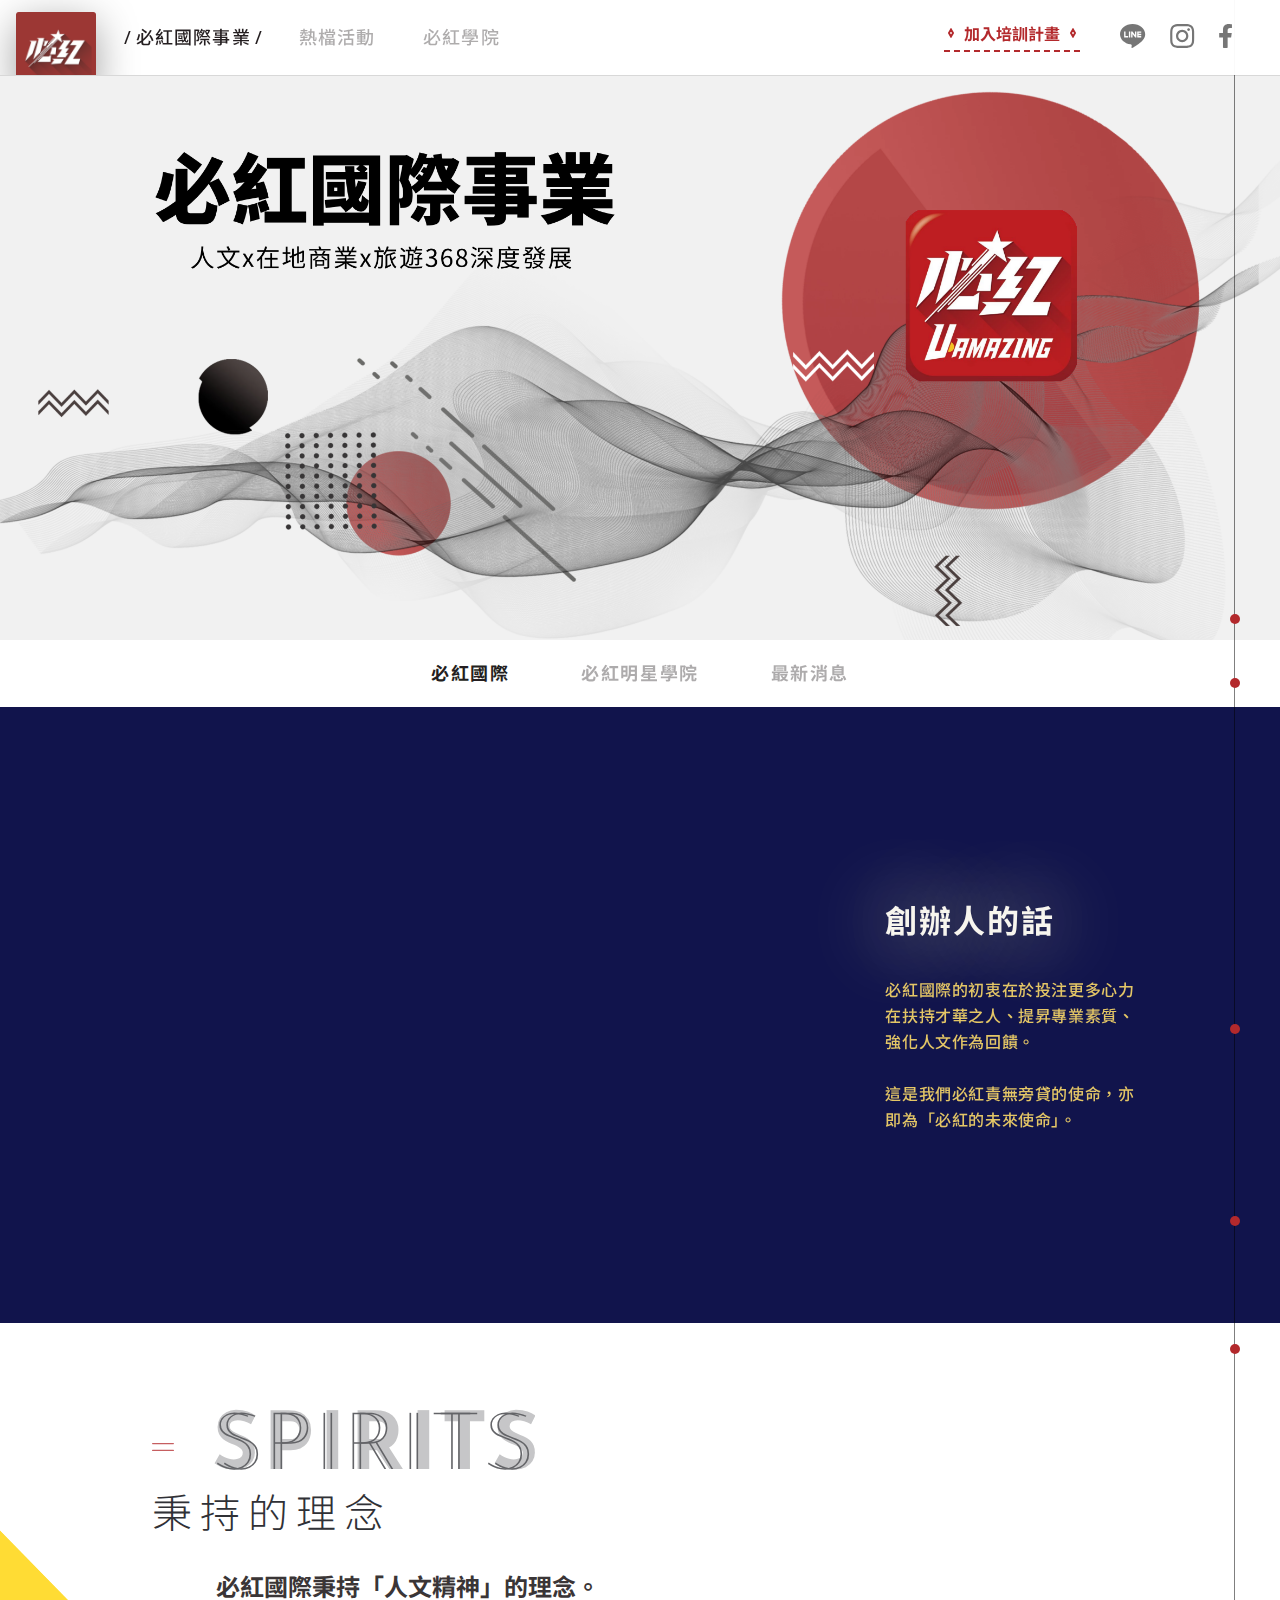
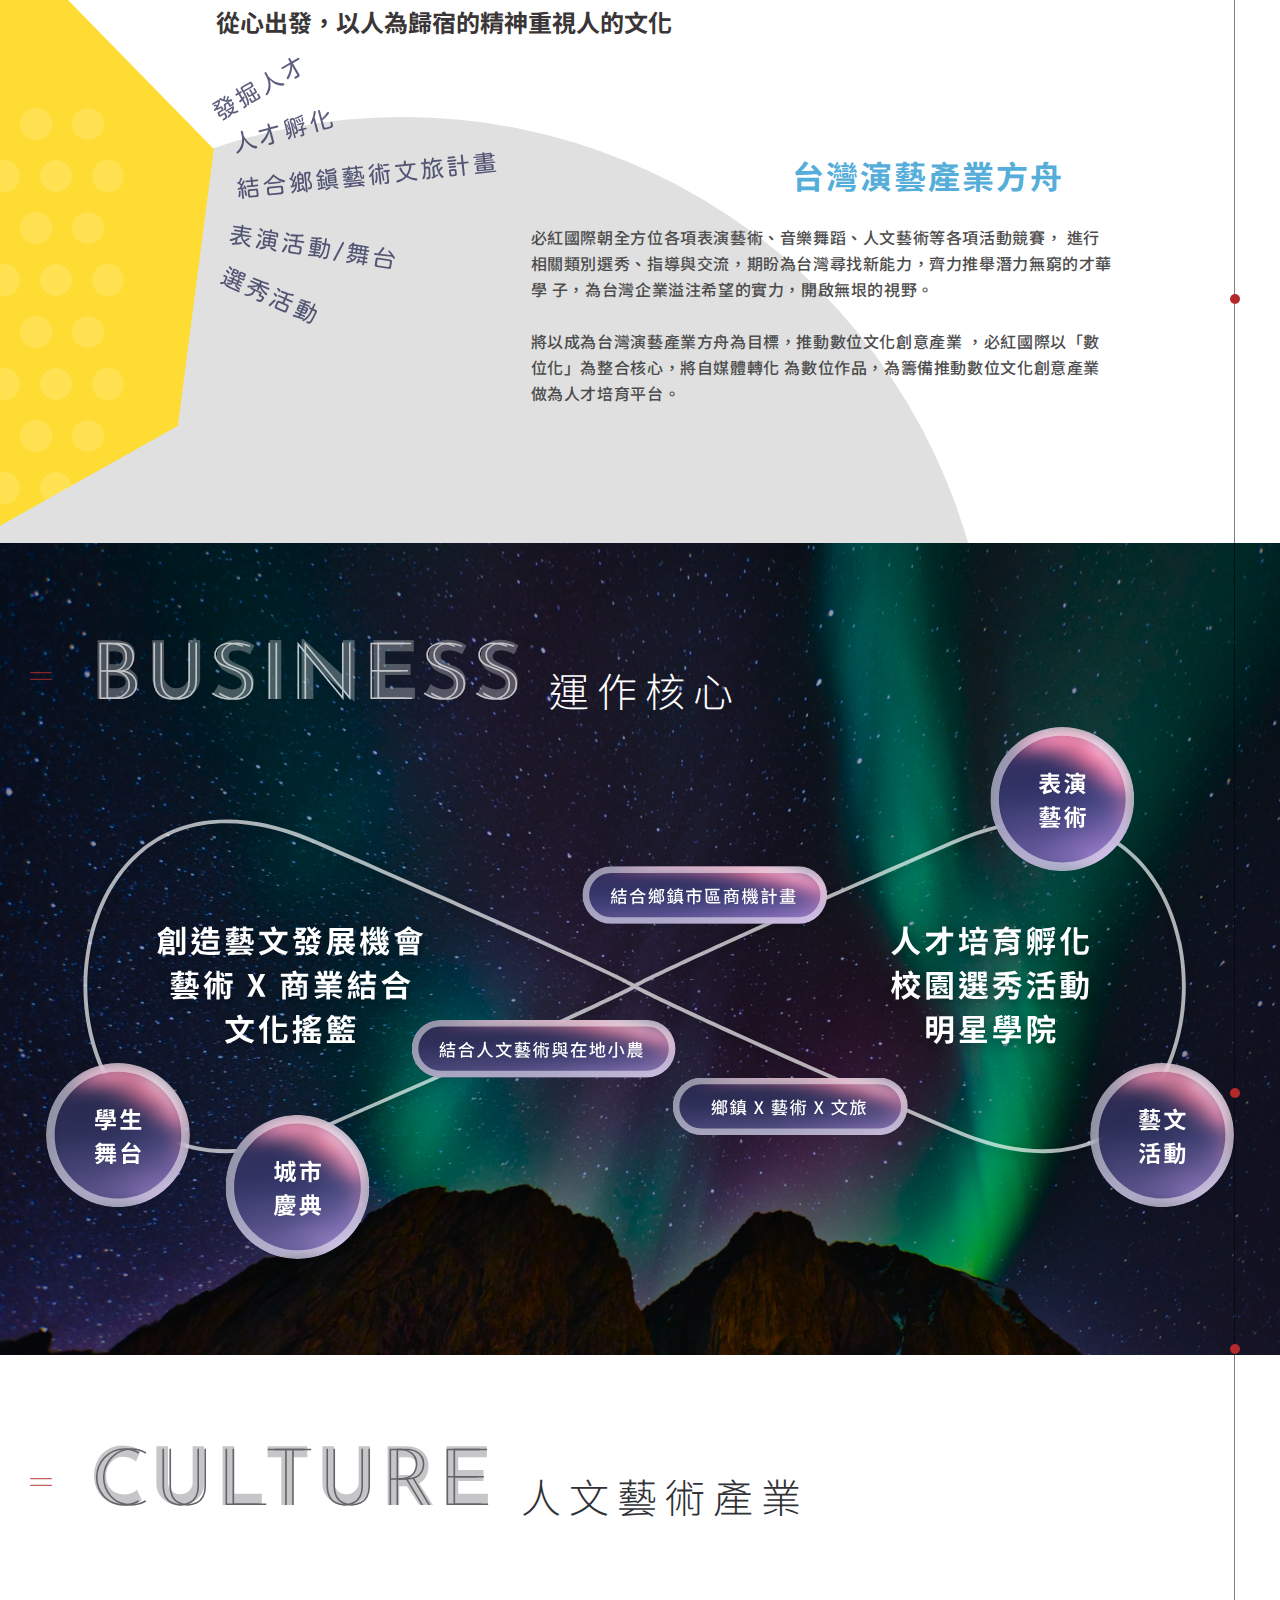
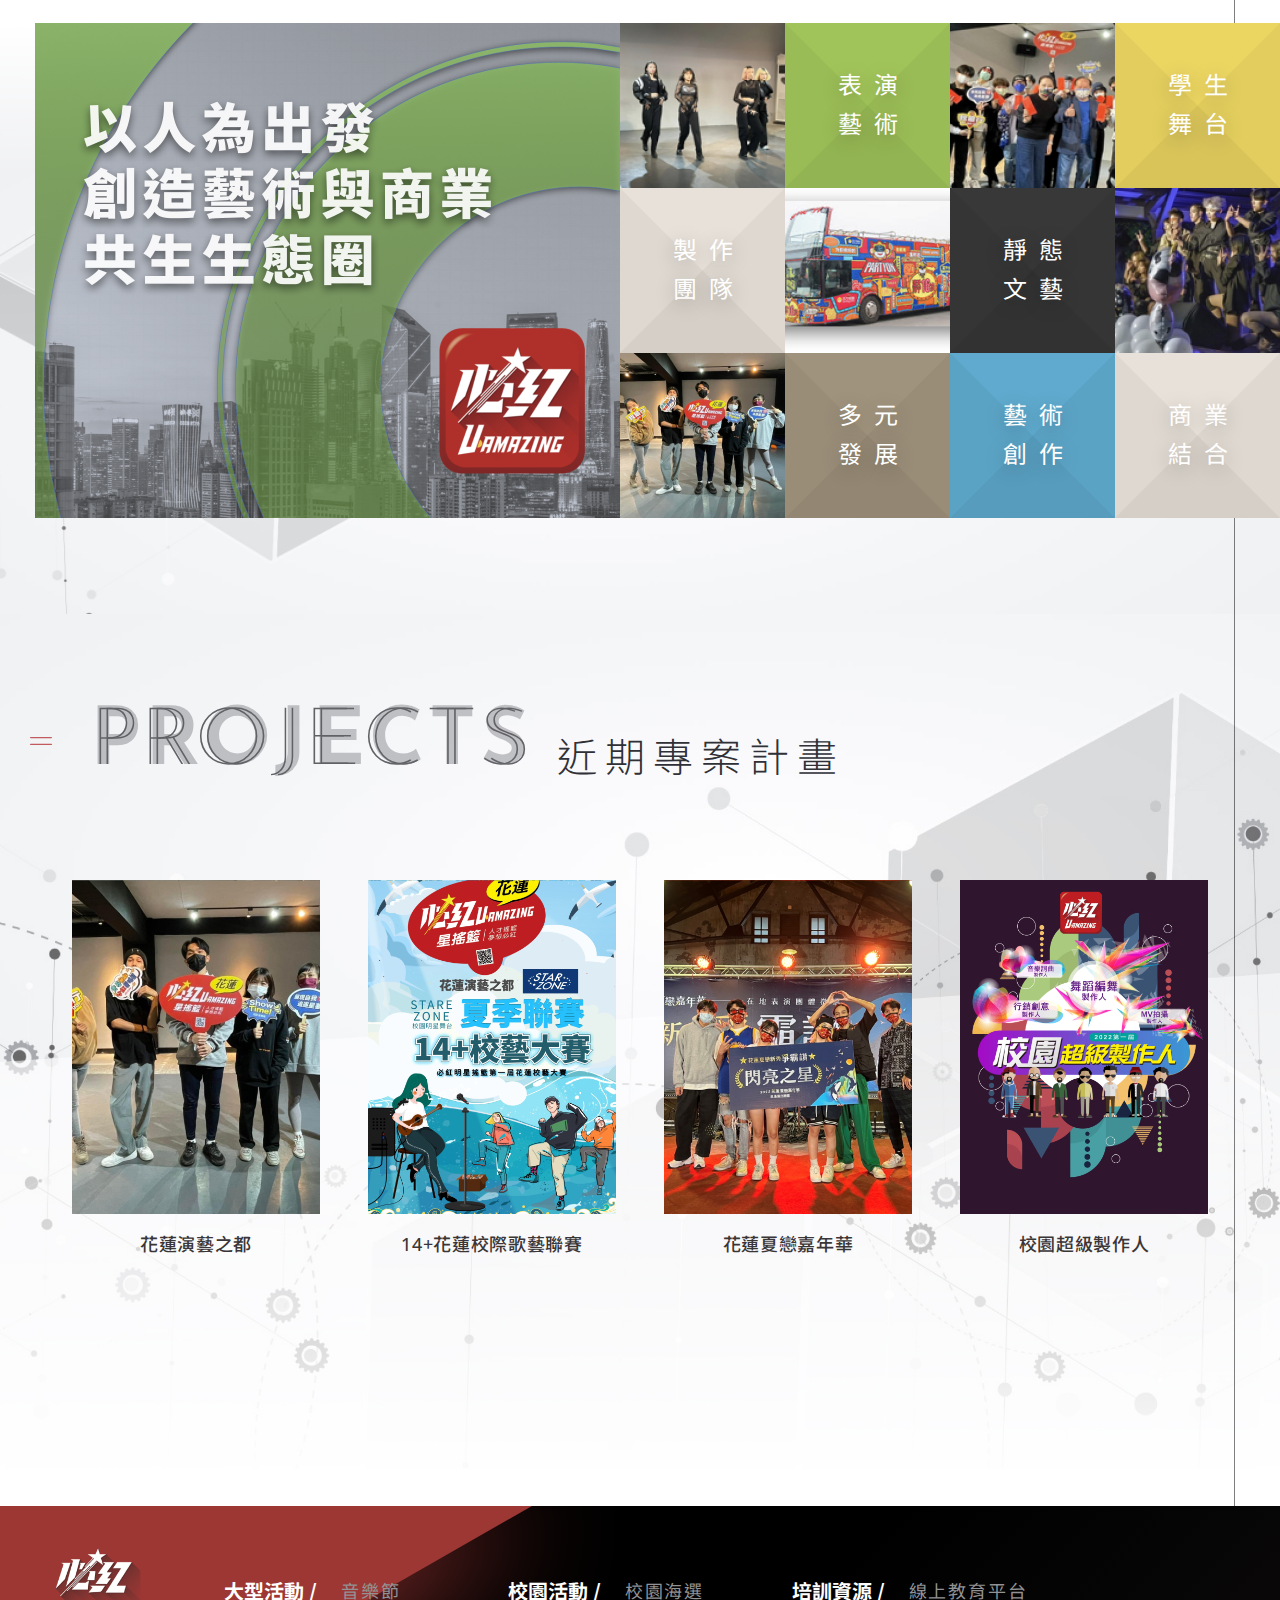
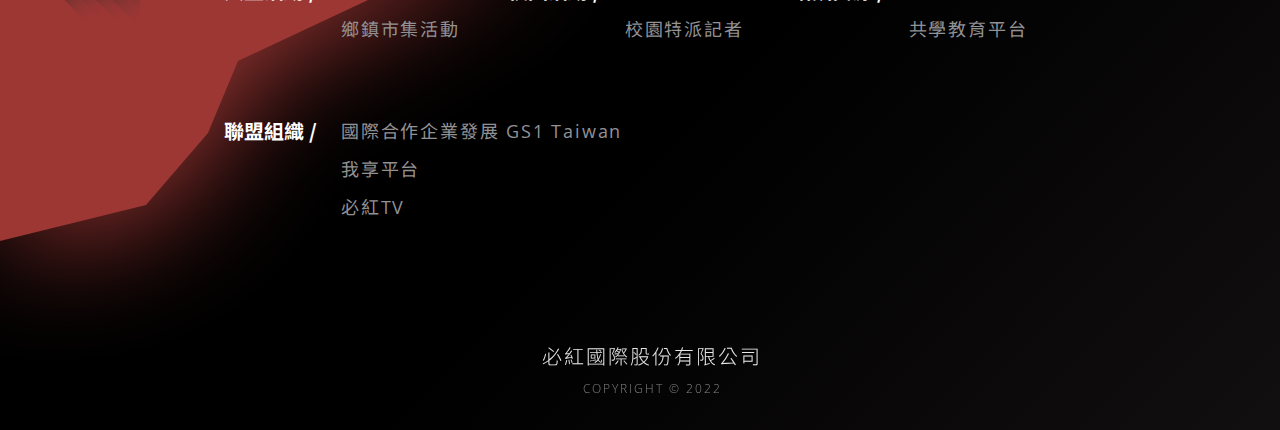
==== commit 690f3f65: "improve nav bar" ====
--- a/about.html
+++ b/about.html
@@ -54,7 +54,7 @@
           <li class="text-center mt-2 mt-md-0 ml-md-3">
             <a class="nav-link activity-nav-link active current" href="about.html">必紅國際事業</a>
           </li>
-          <li class="d-block d-md-none border-bottom border-top text-center mt-2 mb-3">
+          <li class="d-block d-md-none border-bottom border-top text-center my-3">
             <a class="nav-link activity-nav-link-secondary my-2 active current" href="about.html">必紅國際</a>
             <a class="nav-link activity-nav-link-secondary my-2" href="about/starzone.html">必紅明星學院</a>
             <a class="nav-link activity-nav-link-secondary my-2" href="about/news.html">最新消息</a>
--- a/assets/app.css
+++ b/assets/app.css
@@ -1506,7 +1506,9 @@
   top: 0;
   z-index: 100;
   width: 100%;
-  min-height: calc(3.375rem + 1px); }
+  min-height: calc(3.375rem + 1px);
+  max-height: 100vh;
+  overflow: auto; }
 
 .activityBrand {
   position: absolute;
@@ -1538,6 +1540,8 @@
   color: #B3292C;
   font-weight: 500;
   text-align: center; }
+  .activity-nav-link-red-sparkle:hover, .activity-nav-link-red-sparkle:active, .activity-nav-link-red-sparkle:visited {
+    color: #B3292C; }
 
 .activity-nav-icon {
   height: 1.25rem;
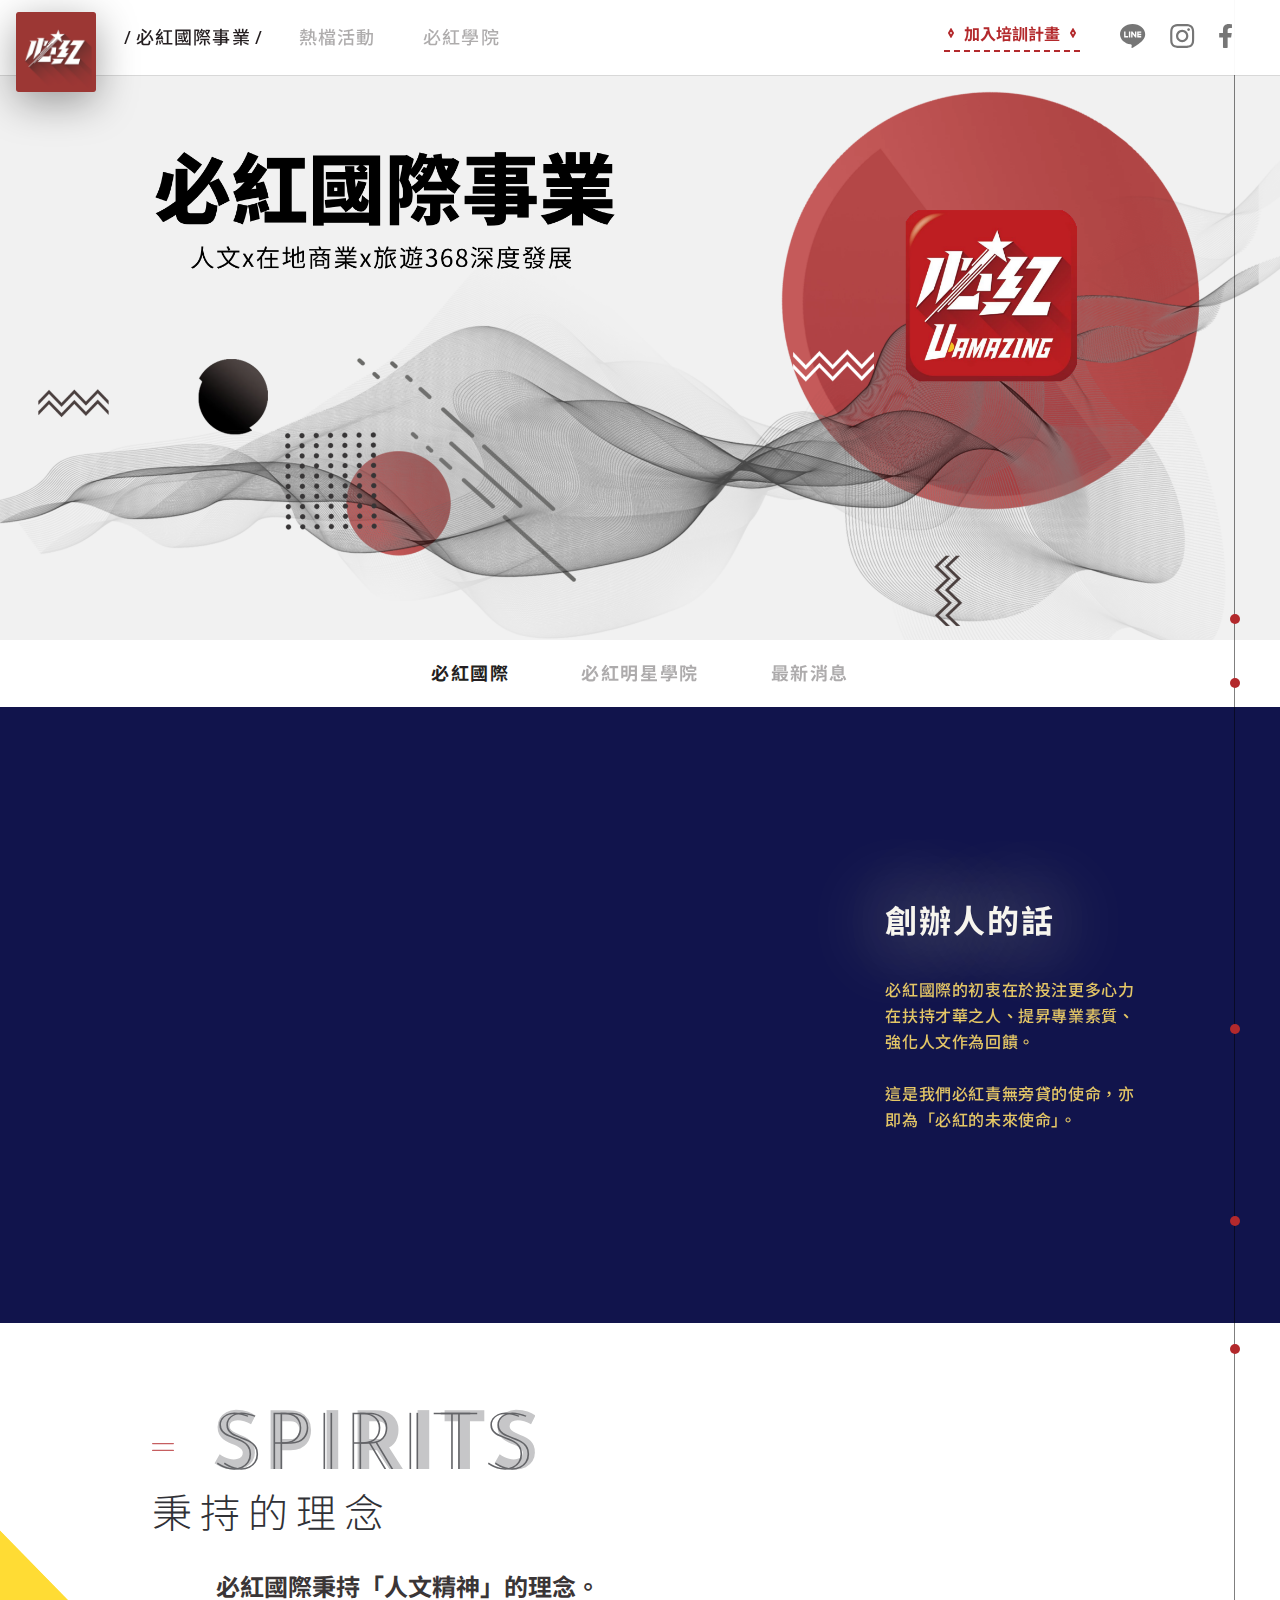
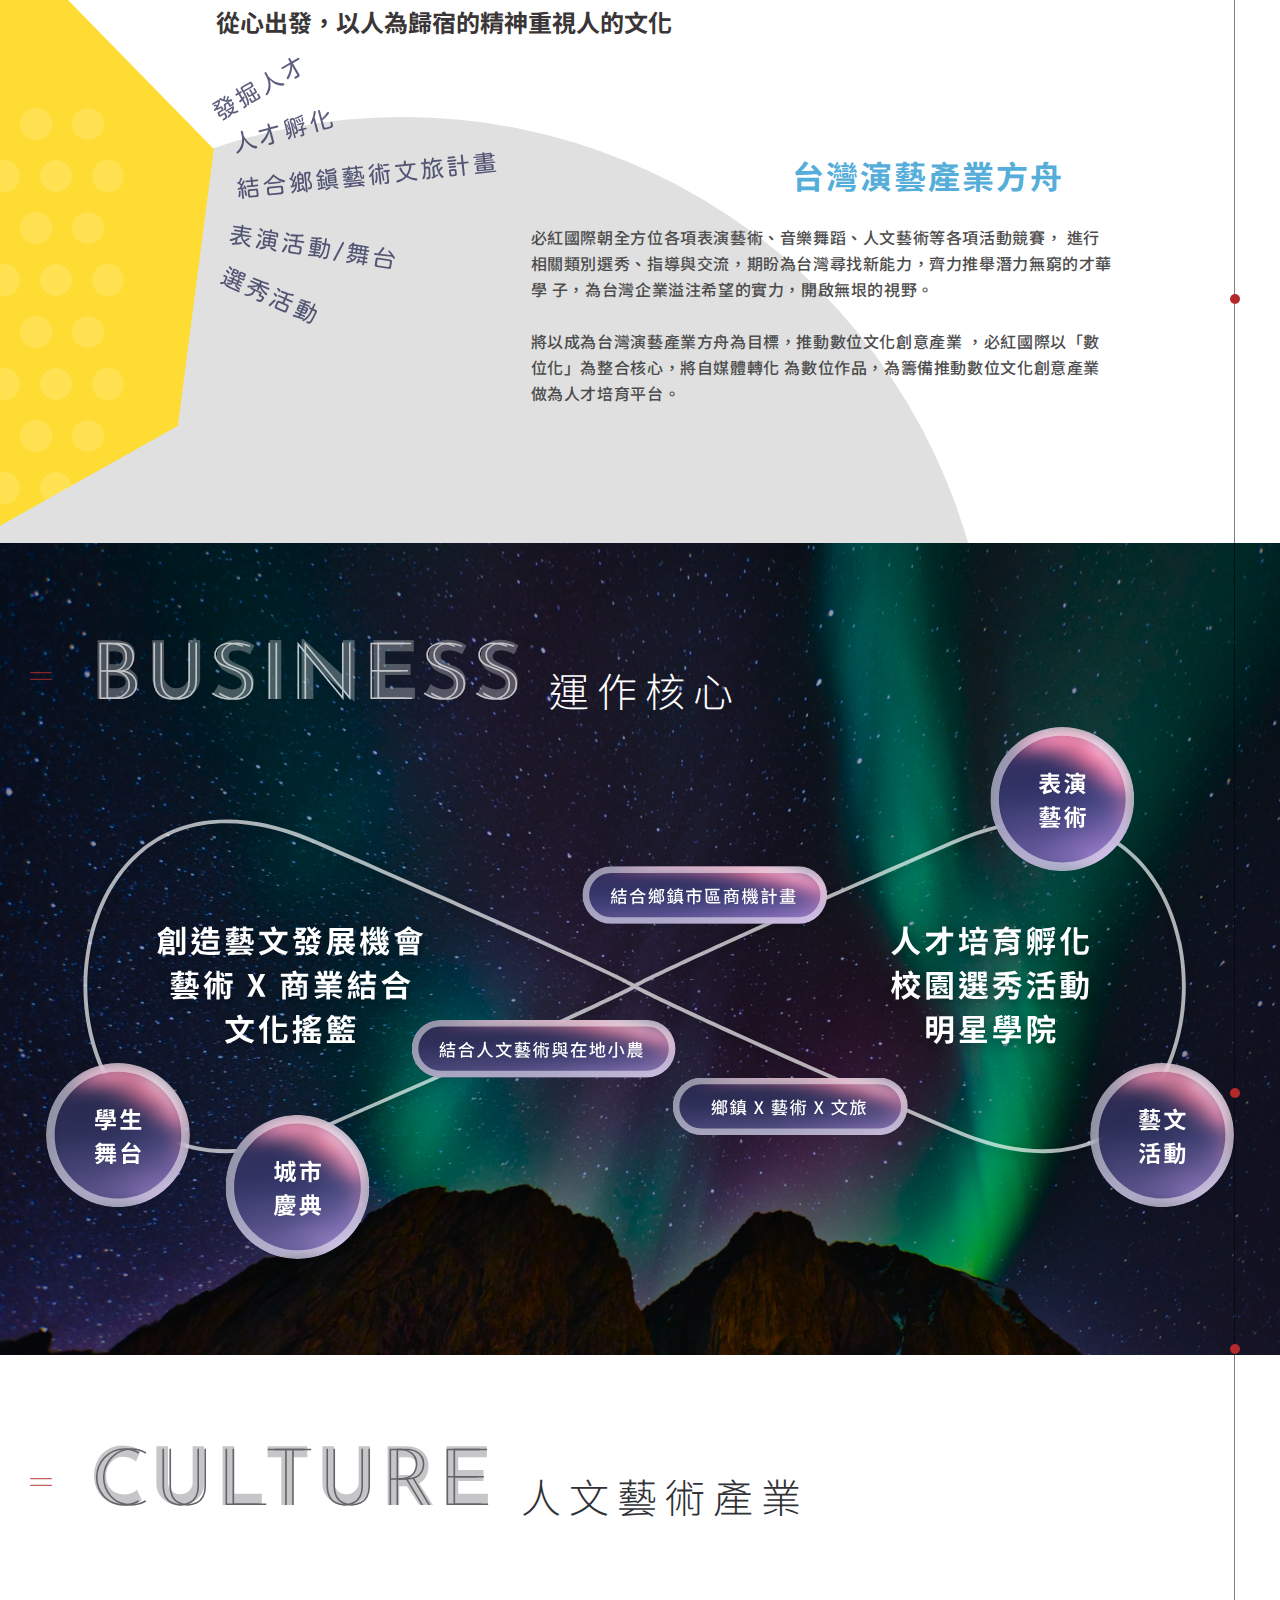
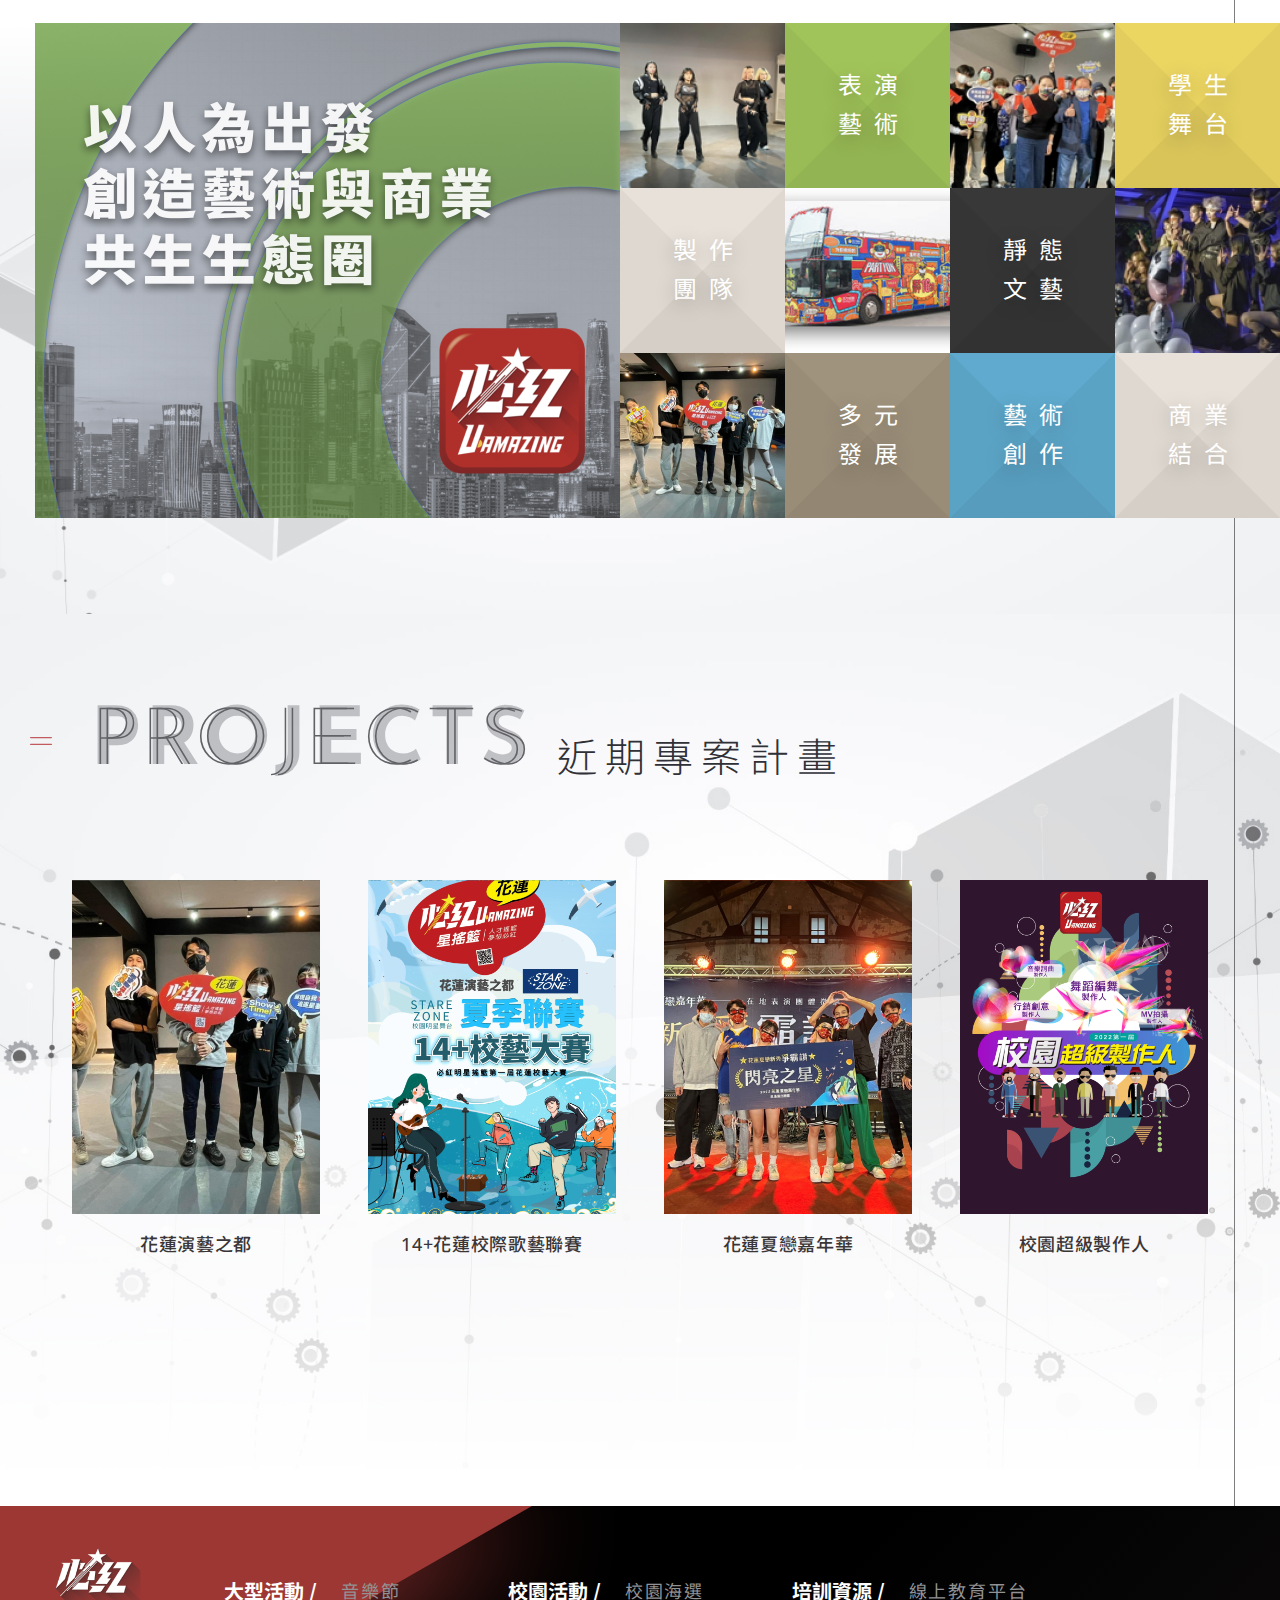
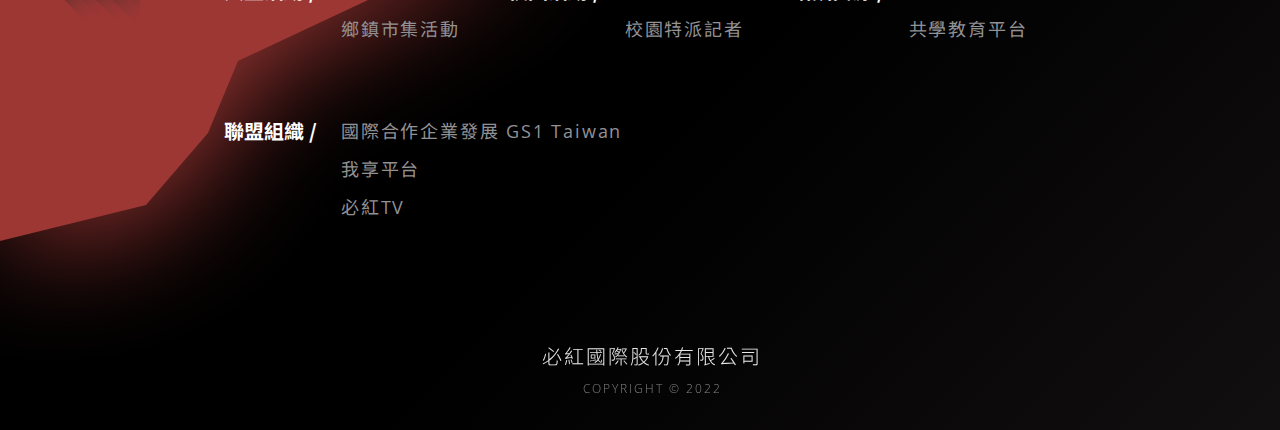
==== commit af3b1865: "improve nav bar" ====
--- a/about.html
+++ b/about.html
@@ -49,8 +49,8 @@
         <span class="navbar-toggler-icon"></span>
       </button>
 
-      <div class="collapse navbar-collapse" id="navbar">
-        <ul class="activityNavbarMenu d-flex flex-column flex-md-row mt-5 mb-3 my-md-1 ml-md-2 w-100">
+      <div class="activityNavbarCollapse collapse navbar-collapse" id="navbar">
+        <ul class="activityNavbarMenu d-flex flex-column flex-md-row w-100 my-3 my-md-1 ml-md-2 pt-4 pt-md-0">
           <li class="text-center mt-2 mt-md-0 ml-md-3">
             <a class="nav-link activity-nav-link active current" href="about.html">必紅國際事業</a>
           </li>
--- a/assets/app.css
+++ b/assets/app.css
@@ -1507,8 +1507,7 @@
   z-index: 100;
   width: 100%;
   min-height: calc(3.375rem + 1px);
-  max-height: 100vh;
-  overflow: auto; }
+  max-height: 100vh; }
 
 .activityBrand {
   position: absolute;
@@ -1519,6 +1518,10 @@
   width: 3.75rem;
   height: 3.75rem;
   filter: drop-shadow(0px 10px 20px rgba(0, 0, 0, 0.37)); }
+
+.activityNavbarCollapse {
+  max-height: calc(100vh - 46px);
+  overflow: auto; }
 
 .activity-nav-link {
   font-size: 1.125rem; }
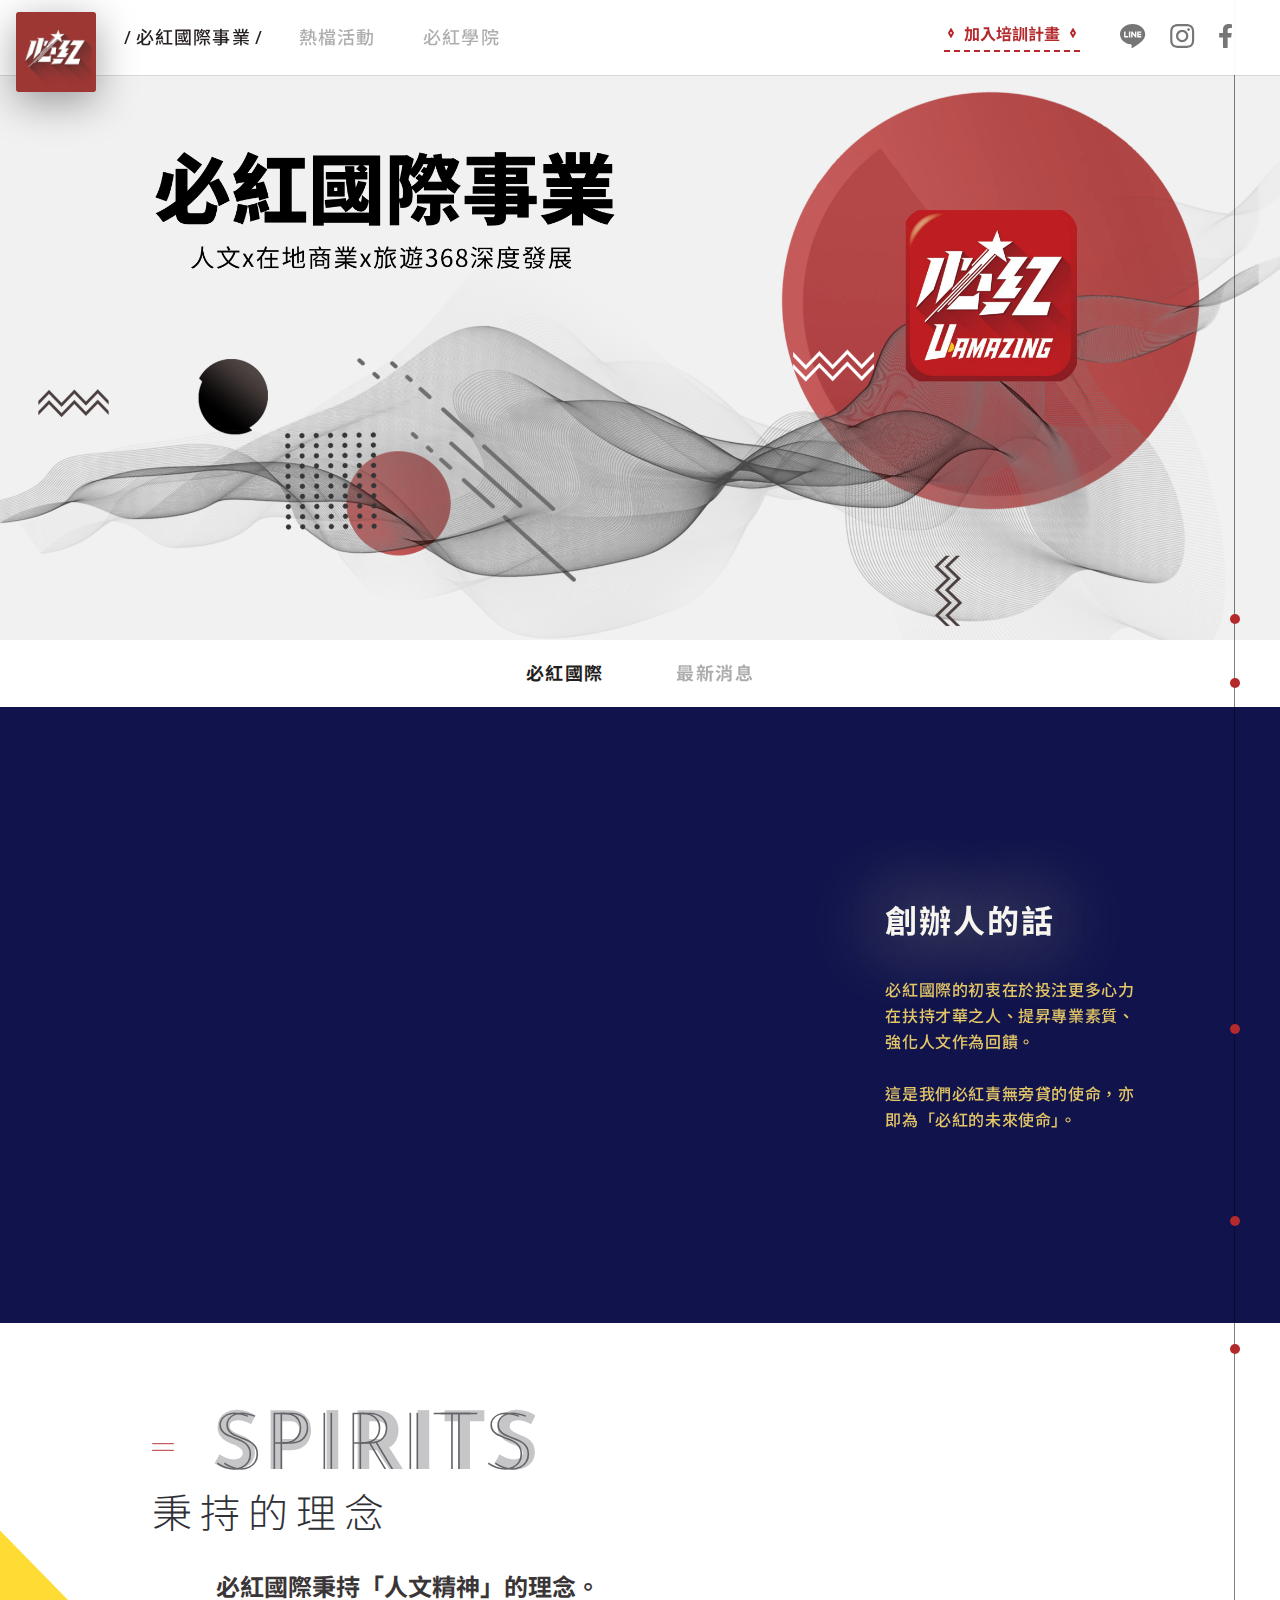
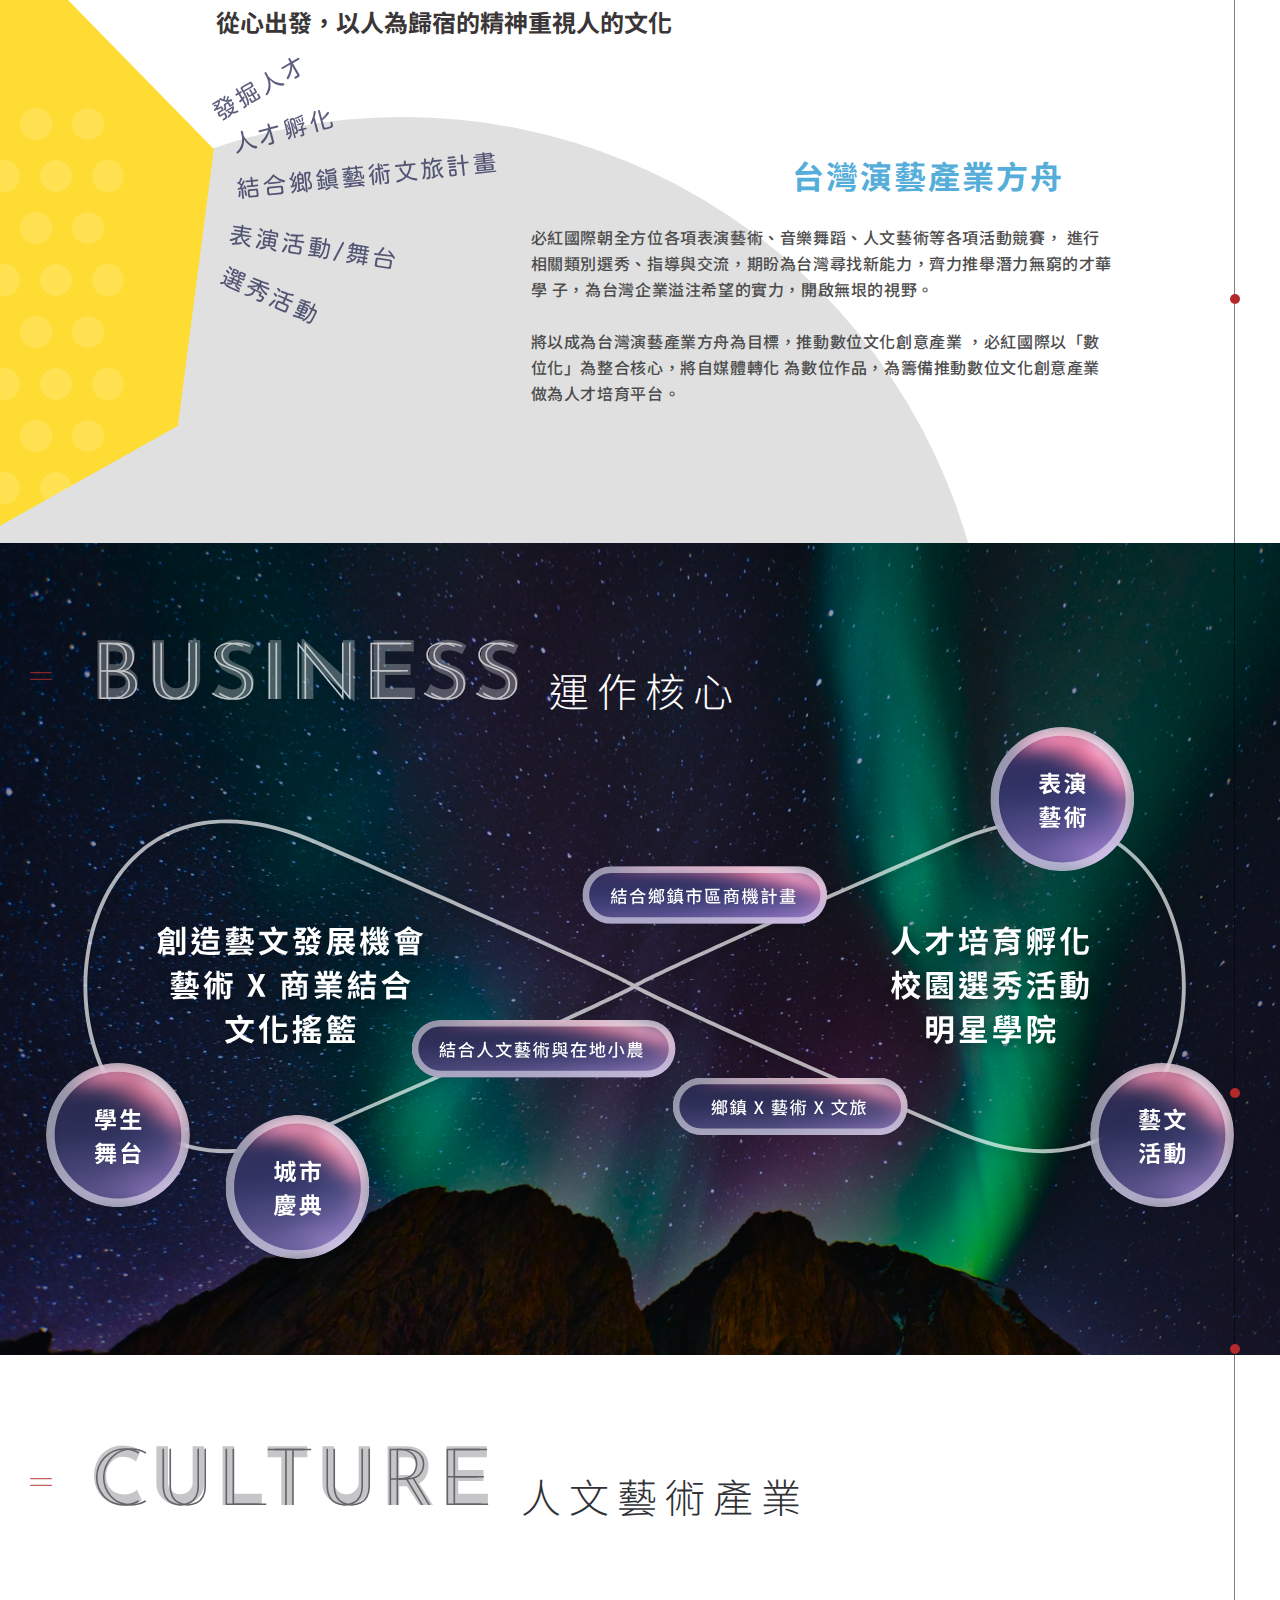
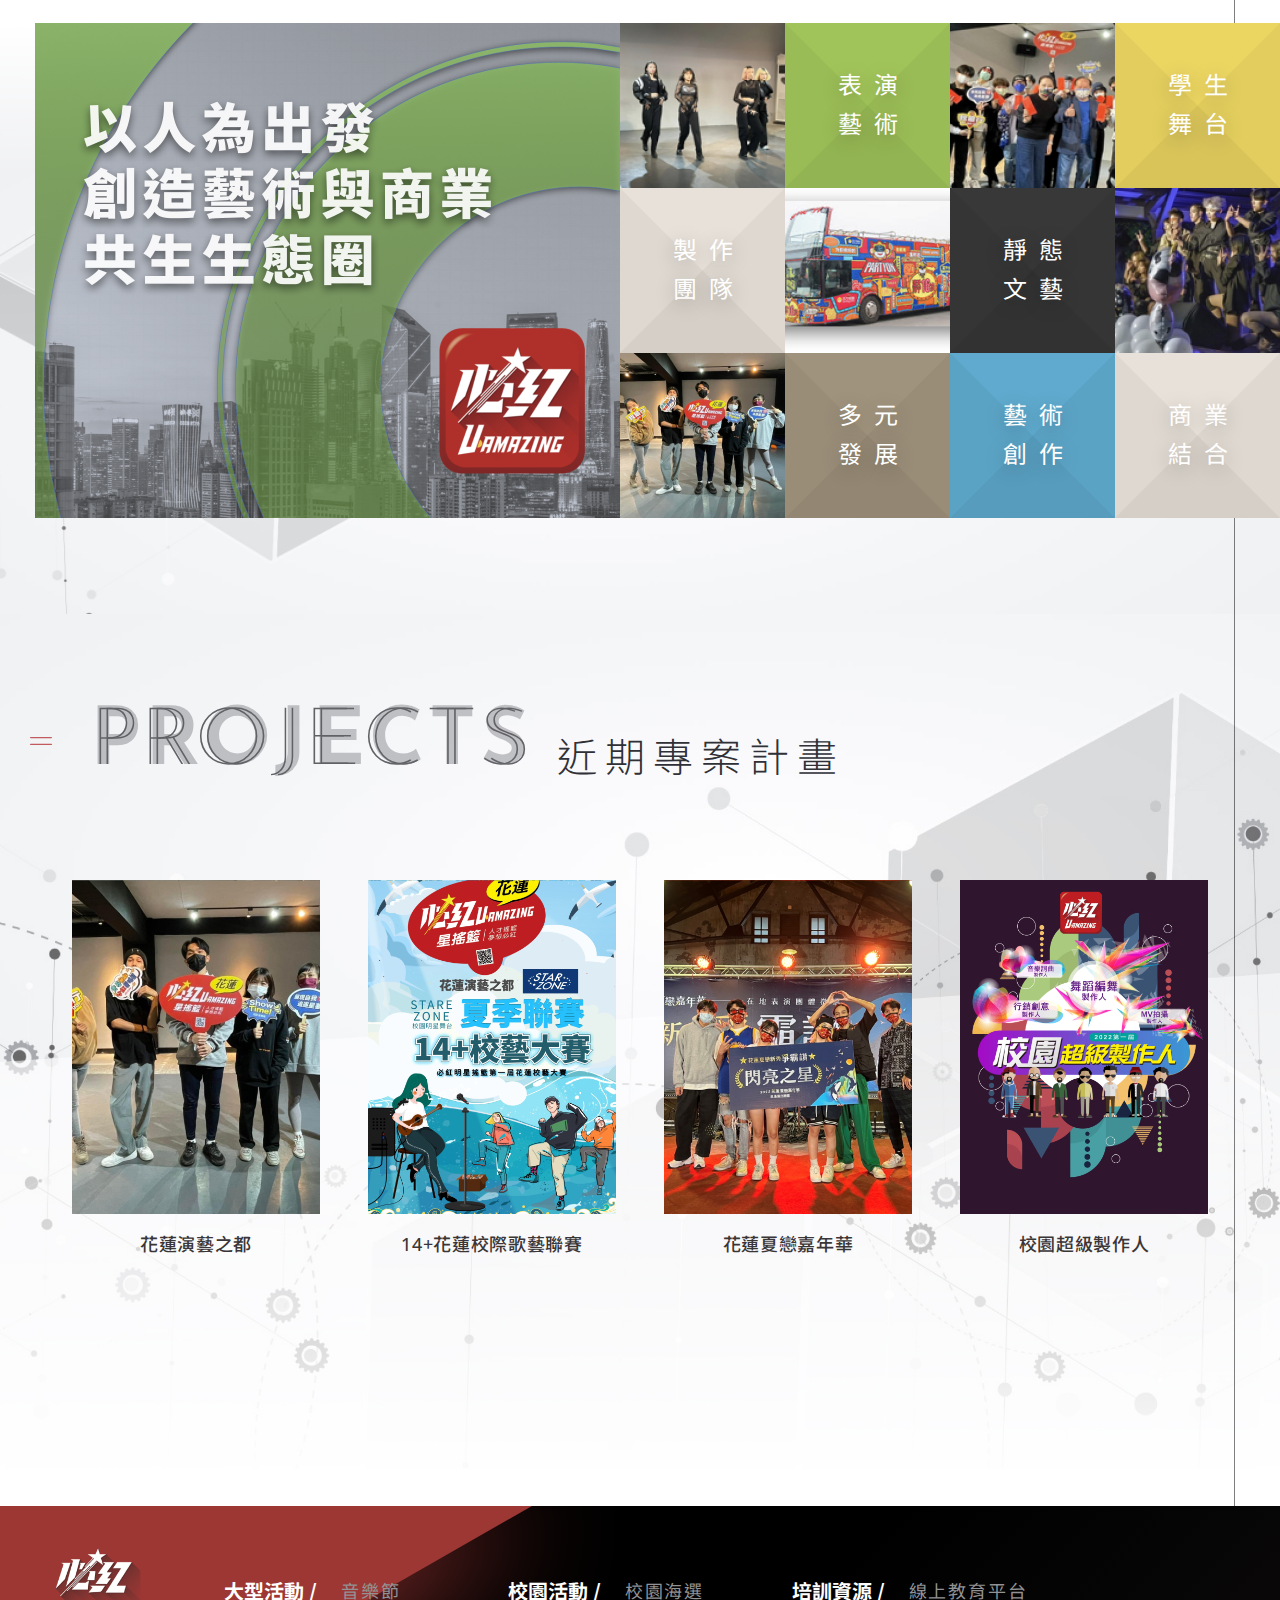
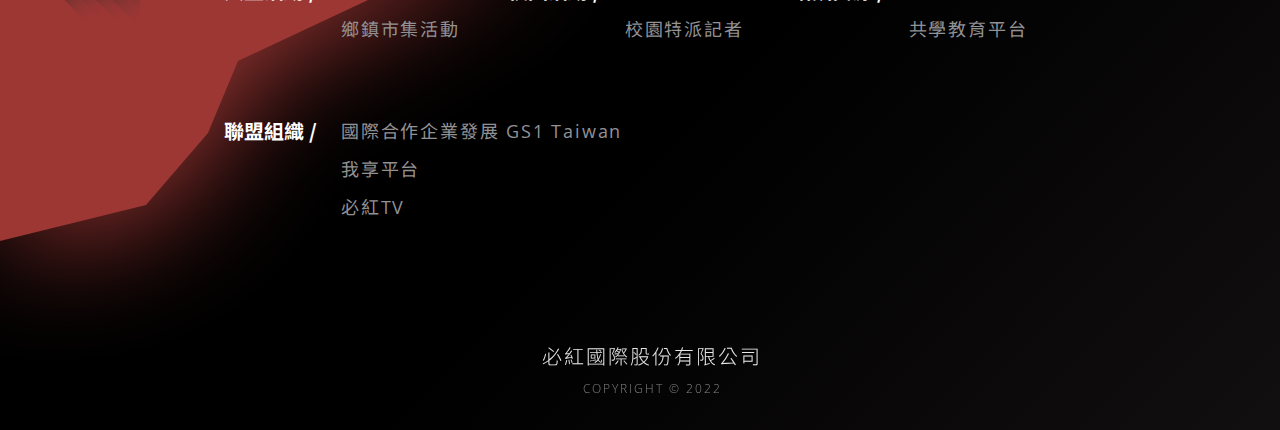
==== commit ea382dab: "Merge branch 'master' into uamazing.net" ====
--- a/about.html
+++ b/about.html
@@ -50,34 +50,34 @@
       </button>
 
       <div class="activityNavbarCollapse collapse navbar-collapse" id="navbar">
-        <ul class="activityNavbarMenu d-flex flex-column flex-md-row w-100 my-3 my-md-1 ml-md-2 pt-4 pt-md-0">
-          <li class="text-center mt-2 mt-md-0 ml-md-3">
-            <a class="nav-link activity-nav-link active current" href="about.html">必紅國際事業</a>
-          </li>
-          <li class="d-block d-md-none border-bottom border-top text-center my-3">
-            <a class="nav-link activity-nav-link-secondary my-2 active current" href="about.html">必紅國際</a>
-            <a class="nav-link activity-nav-link-secondary my-2" href="about/starzone.html">必紅明星學院</a>
-            <a class="nav-link activity-nav-link-secondary my-2" href="about/news.html">最新消息</a>
-          </li>
-          <li class="text-center mt-2 mt-md-0 ml-md-3">
-            <a class="nav-link activity-nav-link" href="activities.html">熱檔活動</a>
-          </li>
-          <li class="text-center mt-2 mt-md-0 ml-md-3 mr-md-auto">
-            <a class="nav-link activity-nav-link" href="school.html">必紅學院</a>
-          </li>
-          <li class="mt-4 mt-md-0">
-            <a class="nav-link activity-nav-link-red-sparkle mx-2 mr-md-3" href="#" data-toggle="modal" data-target="#googleFormJoin">加入培訓計畫</a>
-          </li>
-          <li class="d-none d-md-flex justify-content-end mt-2 mt-md-0 mx-3">
-            <a class="nav-link activity-nav-link-secondary pl-1 pr-3 pl-md-2" target="_blank" href="https://lin.ee/GWTEy4u">
+        <ul class="activityNavbarMenu navbar-nav w-100 my-4 my-md-1 ml-md-2 pt-4 pt-md-0">
+          <li class="nav-item text-center mt-3 mt-md-0 ml-md-3">
+            <a class="activity-nav-link active current" href="about.html">必紅國際事業</a>
+          </li>
+          <li class="nav-item d-md-none border-bottom border-top text-center my-3">
+            <a class="activity-nav-link-secondary my-2 active current" href="about.html">必紅國際</a>
+            <a class="activity-nav-link-secondary my-2" href="about/starzone.html">必紅明星學院</a>
+            <a class="activity-nav-link-secondary my-2" href="about/news.html">最新消息</a>
+          </li>
+          <li class="nav-item text-center mt-2 mt-md-0 ml-md-3">
+            <a class="activity-nav-link" href="activities.html">熱檔活動</a>
+          </li>
+          <li class="nav-item text-center mt-2 mt-md-0 ml-md-3 mr-md-auto">
+            <a class="activity-nav-link" href="school.html">必紅學院</a>
+          </li>
+          <li class="nav-item mt-4 mt-md-0">
+            <a class="activity-nav-link-red-sparkle mx-2 mr-md-3" href="#" data-toggle="modal" data-target="#googleFormJoin">加入培訓計畫</a>
+          </li>
+          <li class="nav-item d-none d-md-flex justify-content-end mt-2 mt-md-0 mx-3">
+            <a class="activity-nav-link-secondary pl-1 pr-3 pl-md-2" target="_blank" href="https://lin.ee/GWTEy4u">
               <img src="assets/images/icon-line.svg" class="activity-nav-icon white" />
               <img src="assets/images/icon-line-black.svg" class="activity-nav-icon black" />
             </a>
-            <a class="nav-link activity-nav-link-secondary pl-1 pr-3 pl-md-2" target="_blank" href="https://www.instagram.com/u_amazing.ltd/">
+            <a class="activity-nav-link-secondary pl-1 pr-3 pl-md-2" target="_blank" href="https://www.instagram.com/u_amazing.ltd/">
               <img src="assets/images/icon-ig.svg" class="activity-nav-icon white" />
               <img src="assets/images/icon-ig-black.svg" class="activity-nav-icon black" />
             </a>
-            <a class="nav-link activity-nav-link-secondary pl-1 pr-3 pl-md-2" target="_blank" href="https://www.facebook.com/netredbeauty/">
+            <a class="activity-nav-link-secondary pl-1 pr-3 pl-md-2" target="_blank" href="https://www.facebook.com/netredbeauty/">
               <img src="assets/images/icon-fb.svg" class="activity-nav-icon white" />
               <img src="assets/images/icon-fb-black.svg" class="activity-nav-icon black" />
             </a>
@@ -120,7 +120,6 @@
       <div class="d-none d-md-block">
         <nav class="__about__nav">
           <a href="about.html" class="__about__nav-item active">必紅國際</a>
-          <a href="about/starzone.html" class="__about__nav-item">必紅明星學院</a>
           <a href="about/news.html" class="__about__nav-item">最新消息</a>
         </nav>
       </div>
--- a/assets/app.css
+++ b/assets/app.css
@@ -1523,6 +1523,10 @@
   max-height: calc(100vh - 46px);
   overflow: auto; }
 
+.activity-nav-link, .activity-nav-link-secondary, .activity-nav-link-red-sparkle {
+  display: block;
+  padding: .5rem 1rem; }
+
 .activity-nav-link {
   font-size: 1.125rem; }
   .activity-nav-link.current {
@@ -1643,10 +1647,10 @@
   position: relative;
   margin: 0 0 20%;
   width: 100%; }
-  .activities-kv .activities-kv-figure > img:first-child {
+  .activities-kv .activities-kv-figure > :first-child {
+    display: block;
     width: 100%;
-    height: 75vh;
-    object-fit: cover; }
+    height: 50vh; }
 .activities-kv .activities-kv-figcaption {
   min-height: 175px;
   padding: 24px;
@@ -1661,30 +1665,31 @@
     position: relative;
     width: 80%;
     margin: 10%;
-    padding: 12% 10% 10%; }
+    padding: 12% 12% 10%;
+    margin-top: -4%; }
   .activities-kv .activities-kv-float.-float1 {
     width: 16.4527421%;
     top: -10%;
     right: 110%;
-    margin-top: calc(75vh - (-0.1) * 75vh);
+    margin-top: calc(50vh - (-0) * 50vh);
     margin-right: -30%; }
   .activities-kv .activities-kv-float.-float2 {
     width: 23.3372229%;
     bottom: 10%;
     right: 103%;
-    margin-bottom: calc(-0.1 * 75vh);
+    margin-bottom: calc(-0.1 * 50vh);
     margin-right: -20%; }
   .activities-kv .activities-kv-float.-float3 {
     width: 28.588098%;
     top: 42.7%;
     left: 106.5%;
-    margin-top: calc(75vh - 0.427 * 75vh);
+    margin-top: calc(50vh - 0.527 * 50vh);
     margin-left: -20%; }
   .activities-kv .activities-kv-float.-float4 {
     width: 21.470245%;
     bottom: -12%;
     left: 97.4%;
-    margin-bottom: calc(0.12 * 75vh);
+    margin-bottom: calc(0.12 * 50vh);
     margin-left: -20%; }
 
 .blockAmiba {
@@ -1851,7 +1856,7 @@
   .activities-kv .activities-kv-figure {
     margin: 10% auto;
     width: 60%; }
-    .activities-kv .activities-kv-figure > img:first-child {
+    .activities-kv .activities-kv-figure > :first-child {
       margin-top: 0;
       height: auto; }
   .activities-kv .activities-kv-float {
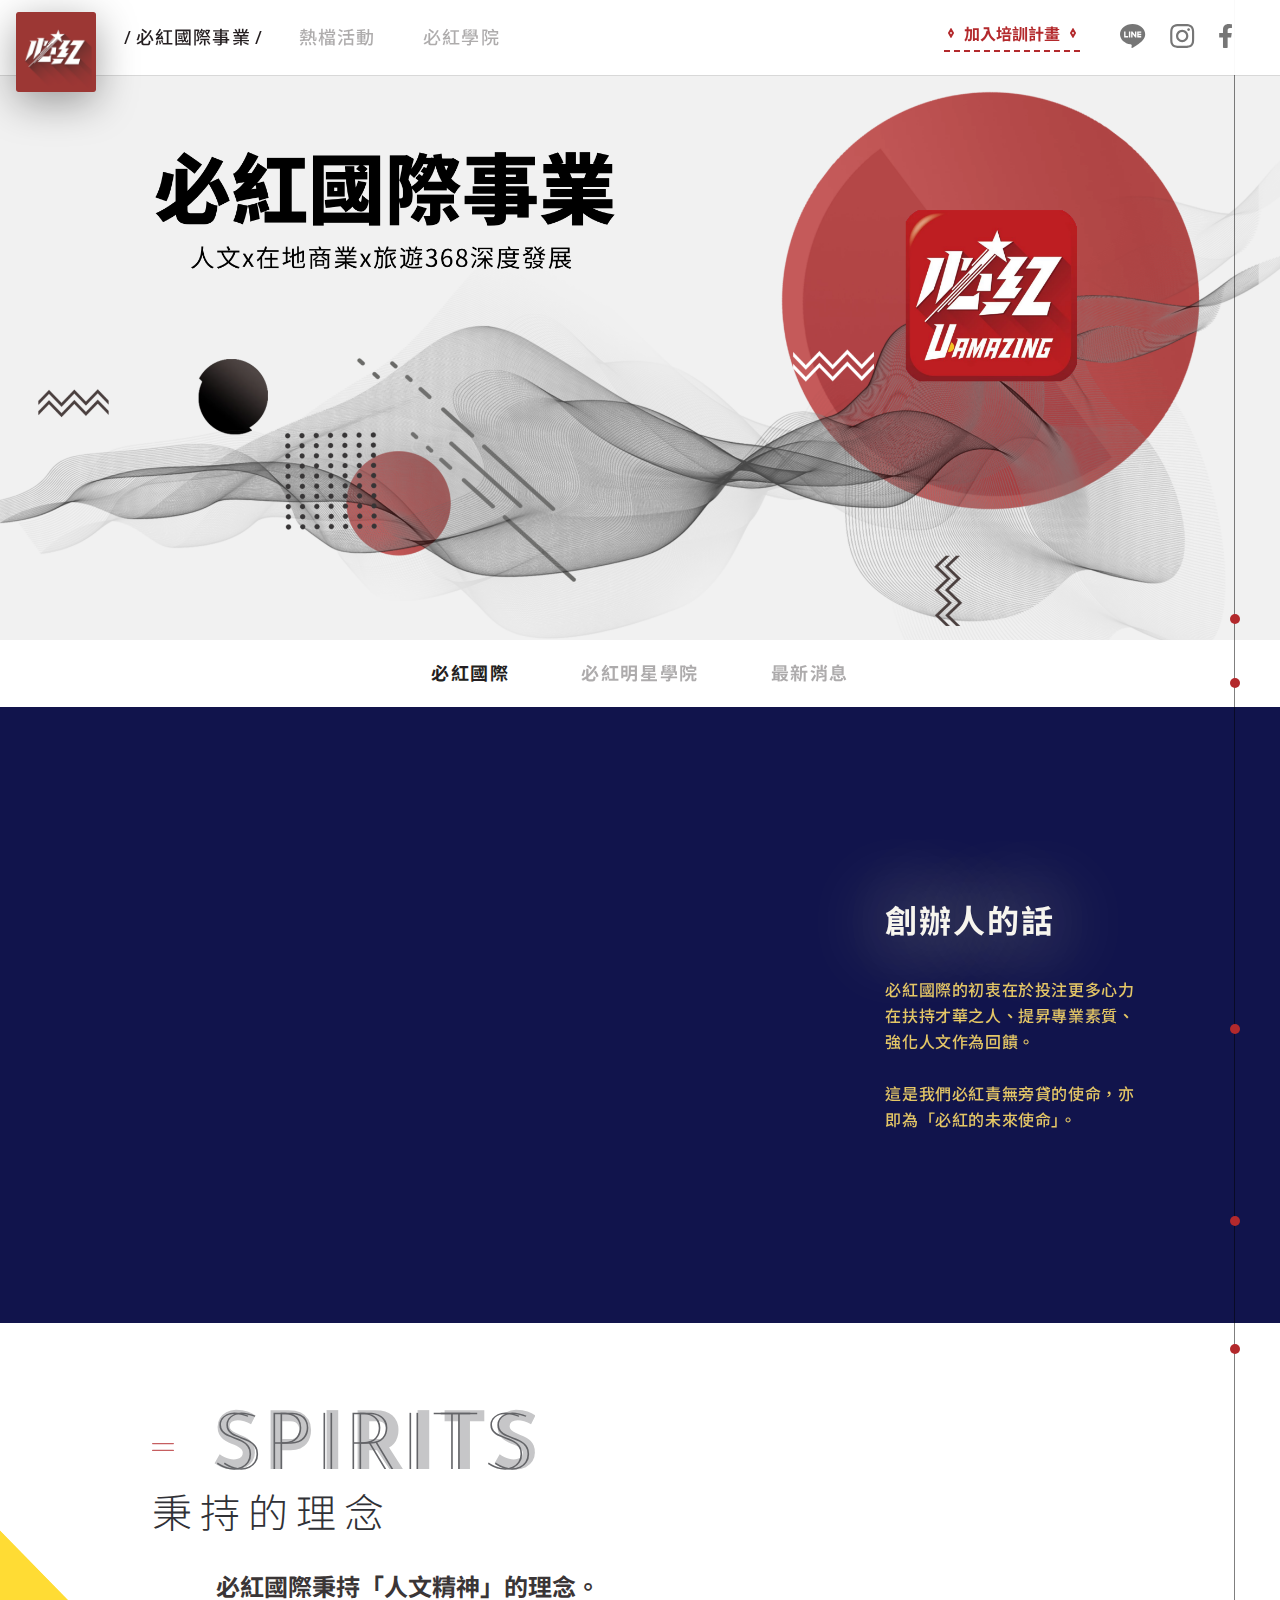
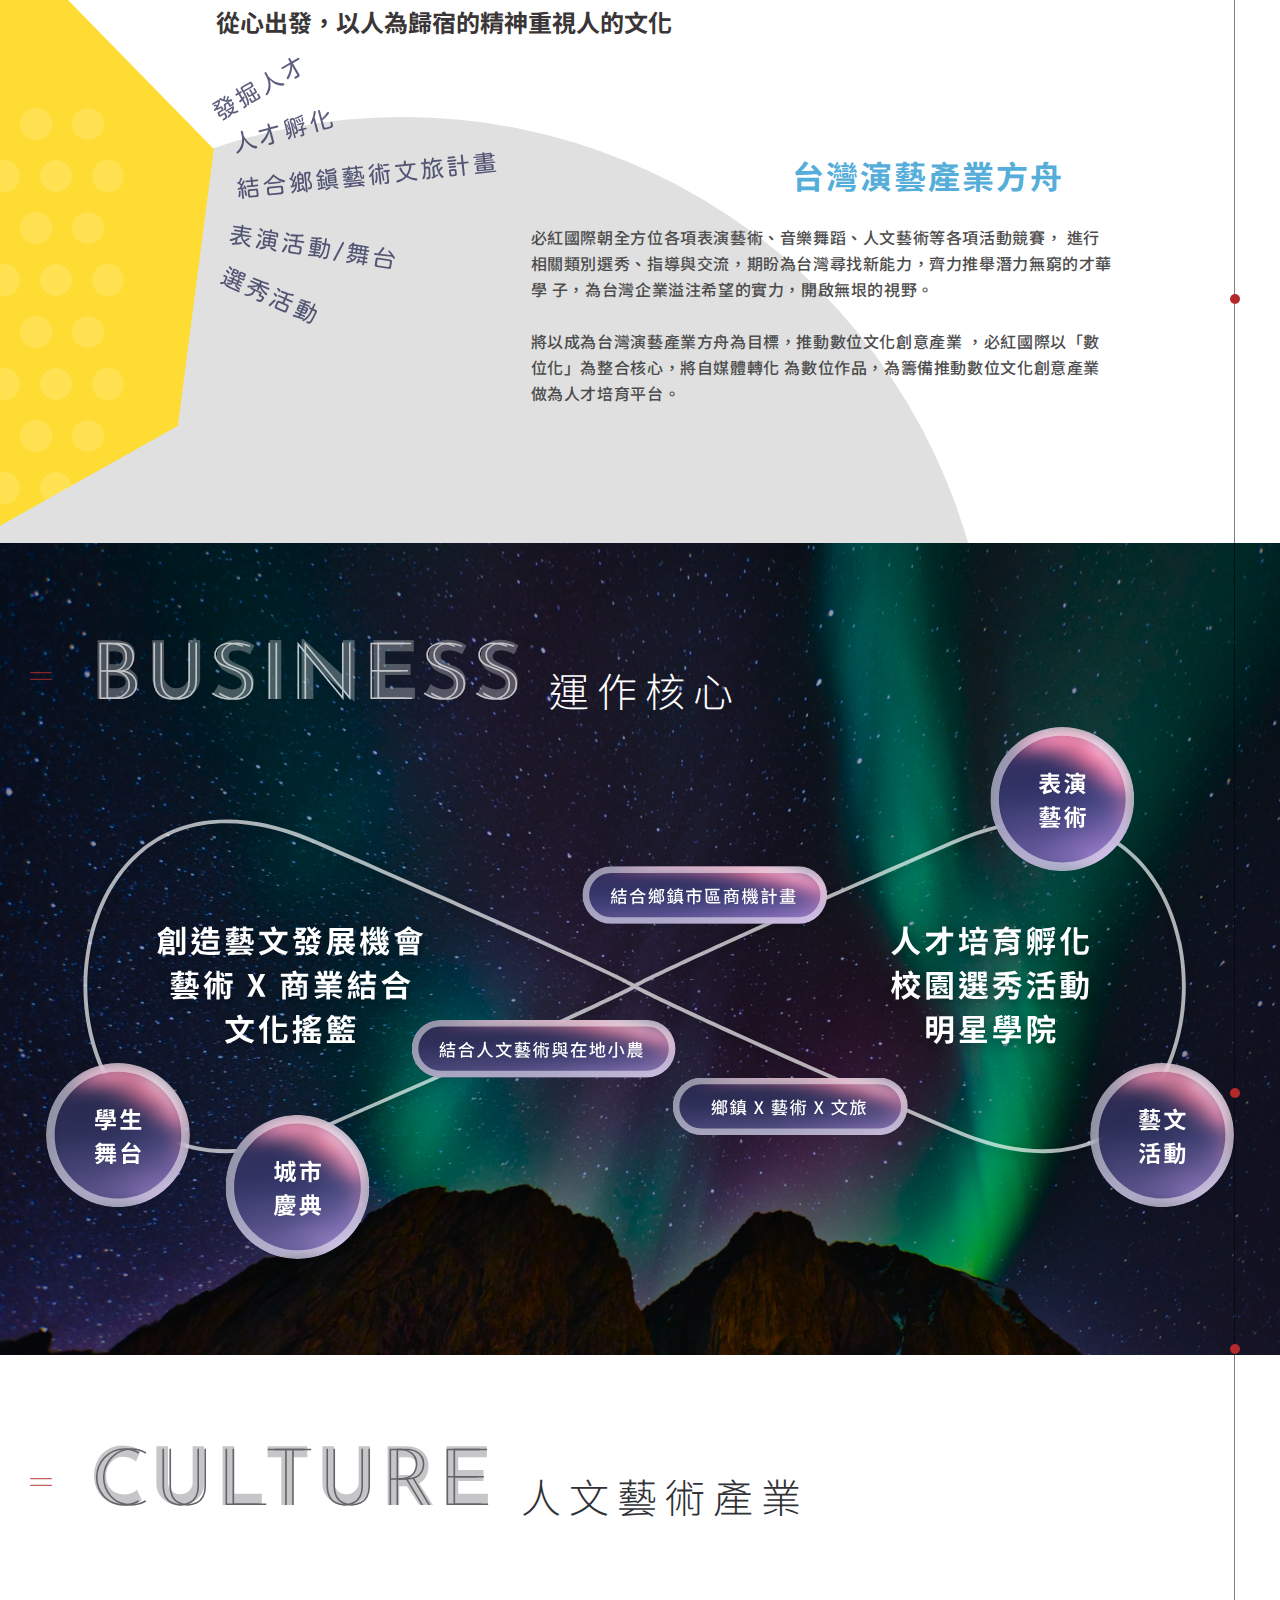
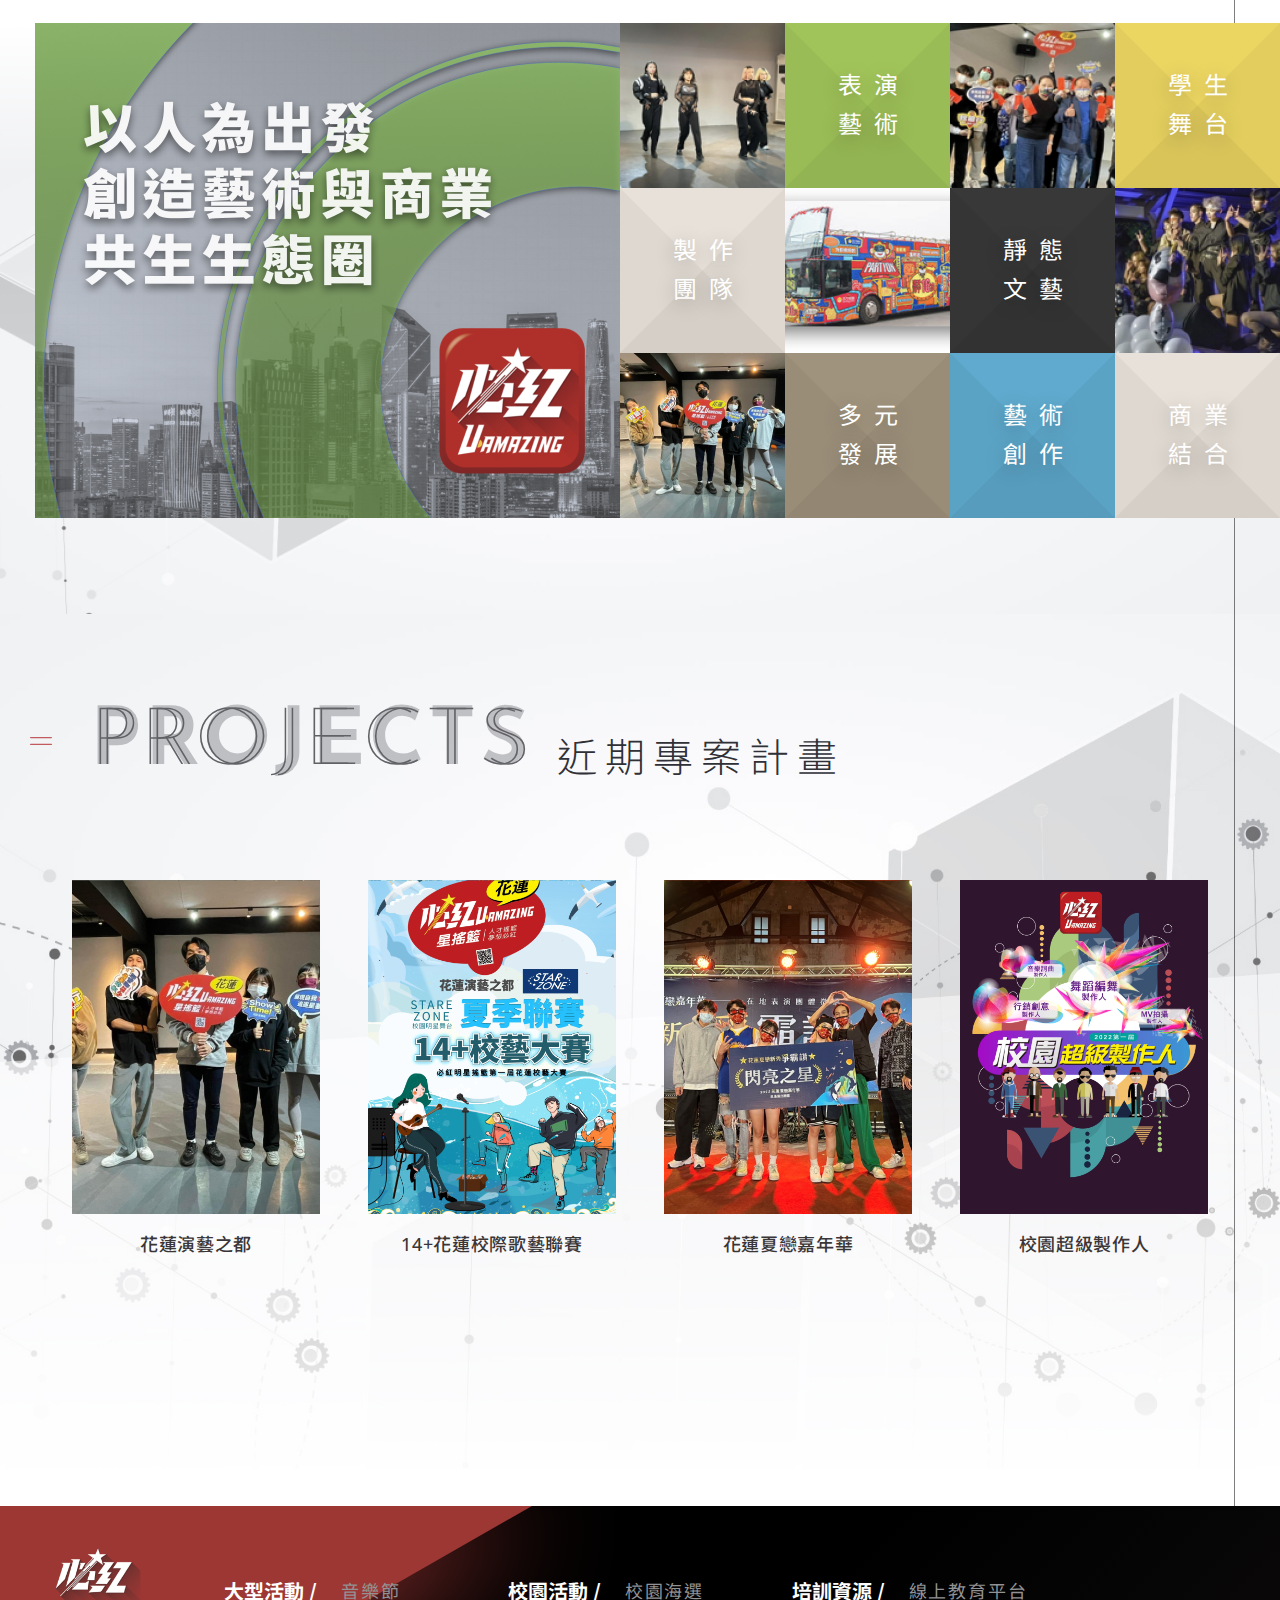
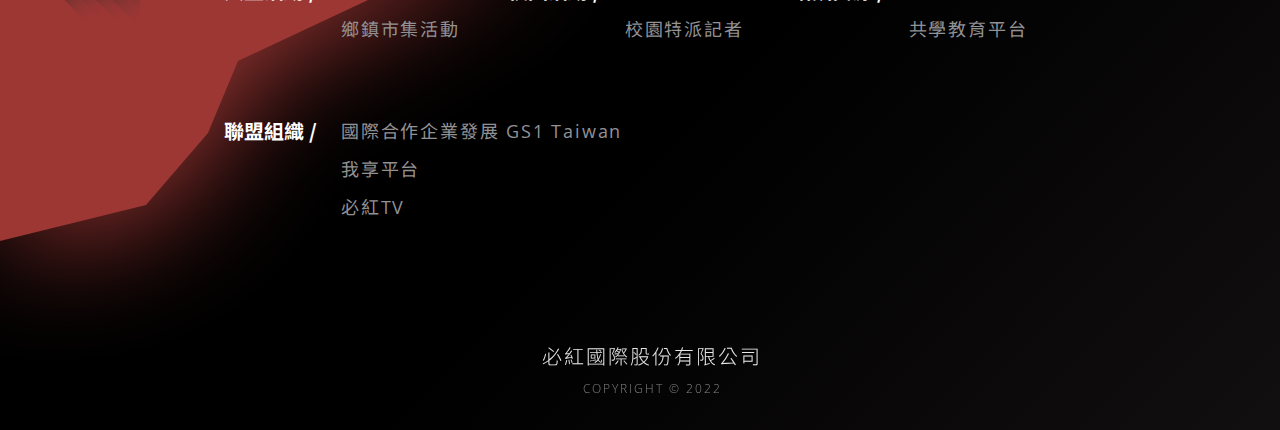
==== commit ee8496ff: "remove nav link to /about/starzone.html" ====
--- a/about.html
+++ b/about.html
@@ -56,7 +56,6 @@
           </li>
           <li class="nav-item d-md-none border-bottom border-top text-center my-3">
             <a class="activity-nav-link-secondary my-2 active current" href="about.html">必紅國際</a>
-            <a class="activity-nav-link-secondary my-2" href="about/starzone.html">必紅明星學院</a>
             <a class="activity-nav-link-secondary my-2" href="about/news.html">最新消息</a>
           </li>
           <li class="nav-item text-center mt-2 mt-md-0 ml-md-3">
@@ -120,6 +119,7 @@
       <div class="d-none d-md-block">
         <nav class="__about__nav">
           <a href="about.html" class="__about__nav-item active">必紅國際</a>
+          <a href="about/starzone.html" class="__about__nav-item">必紅明星學院</a>
           <a href="about/news.html" class="__about__nav-item">最新消息</a>
         </nav>
       </div>
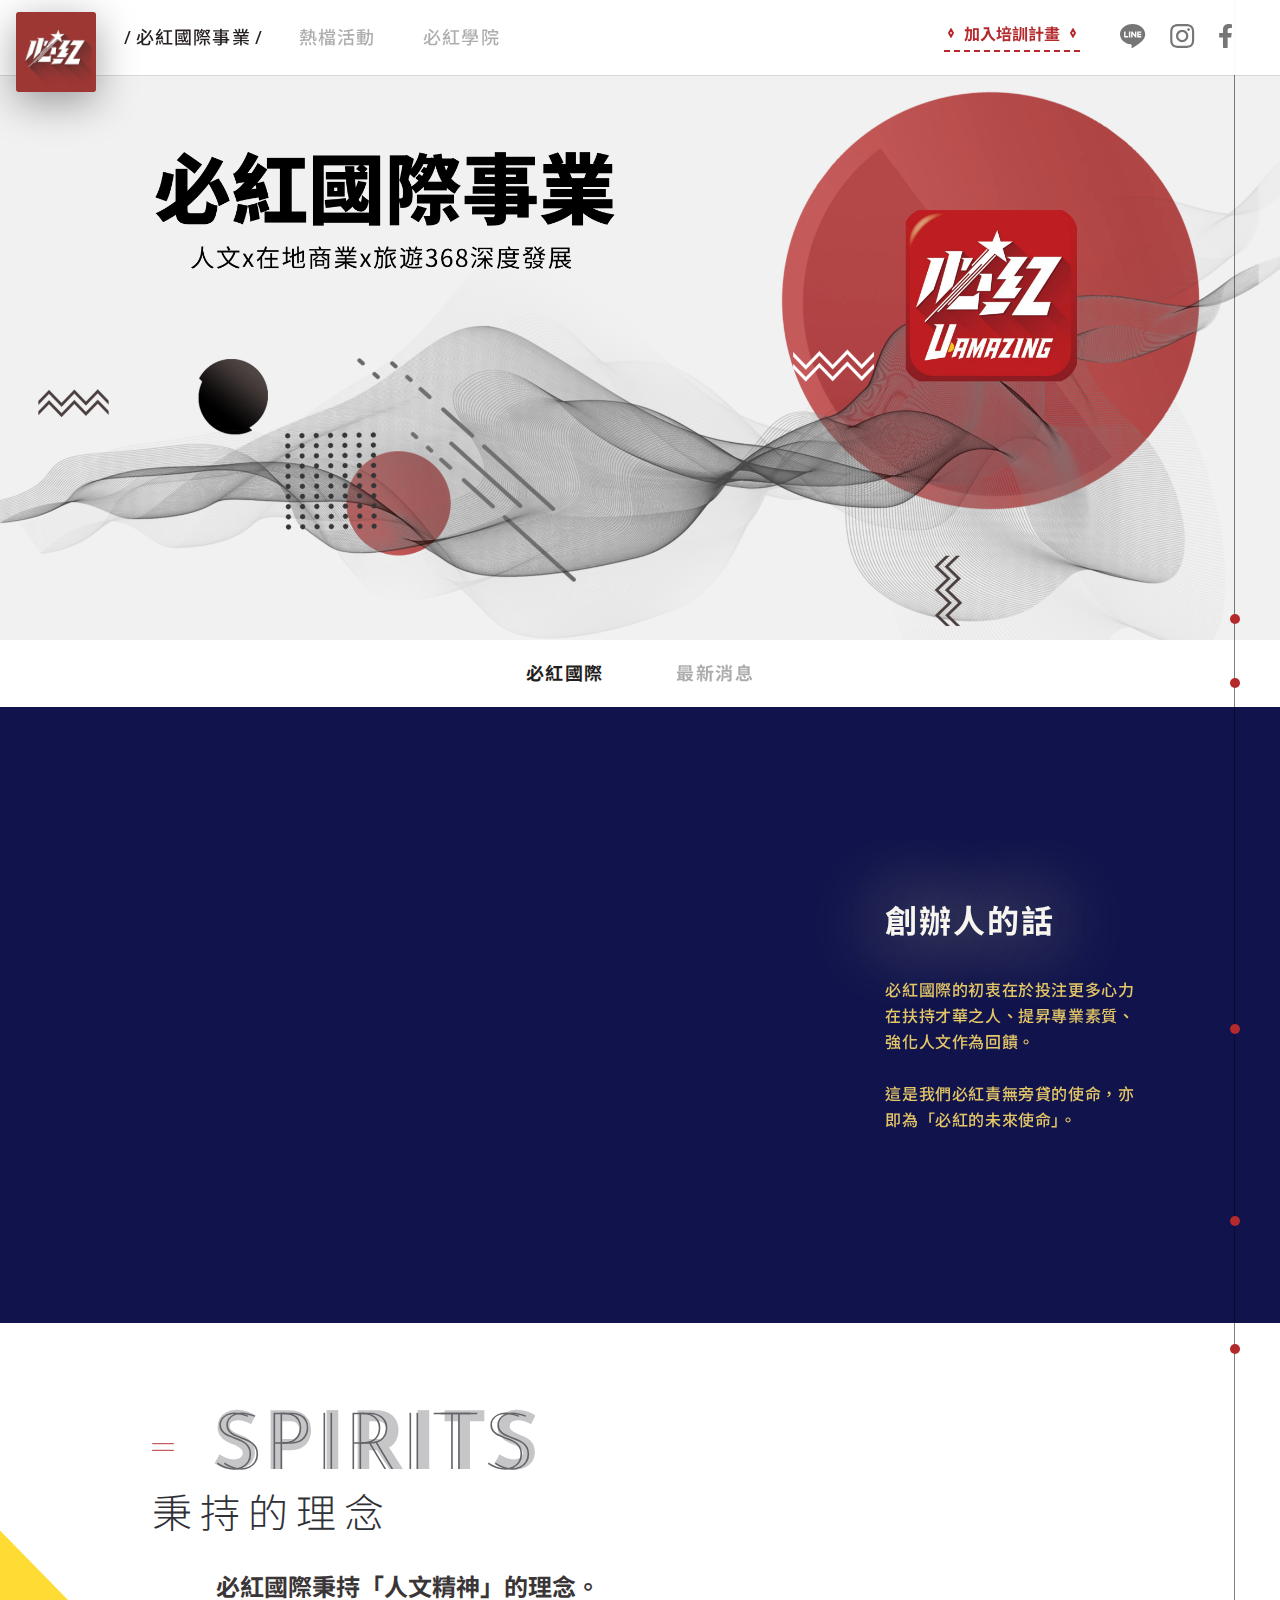
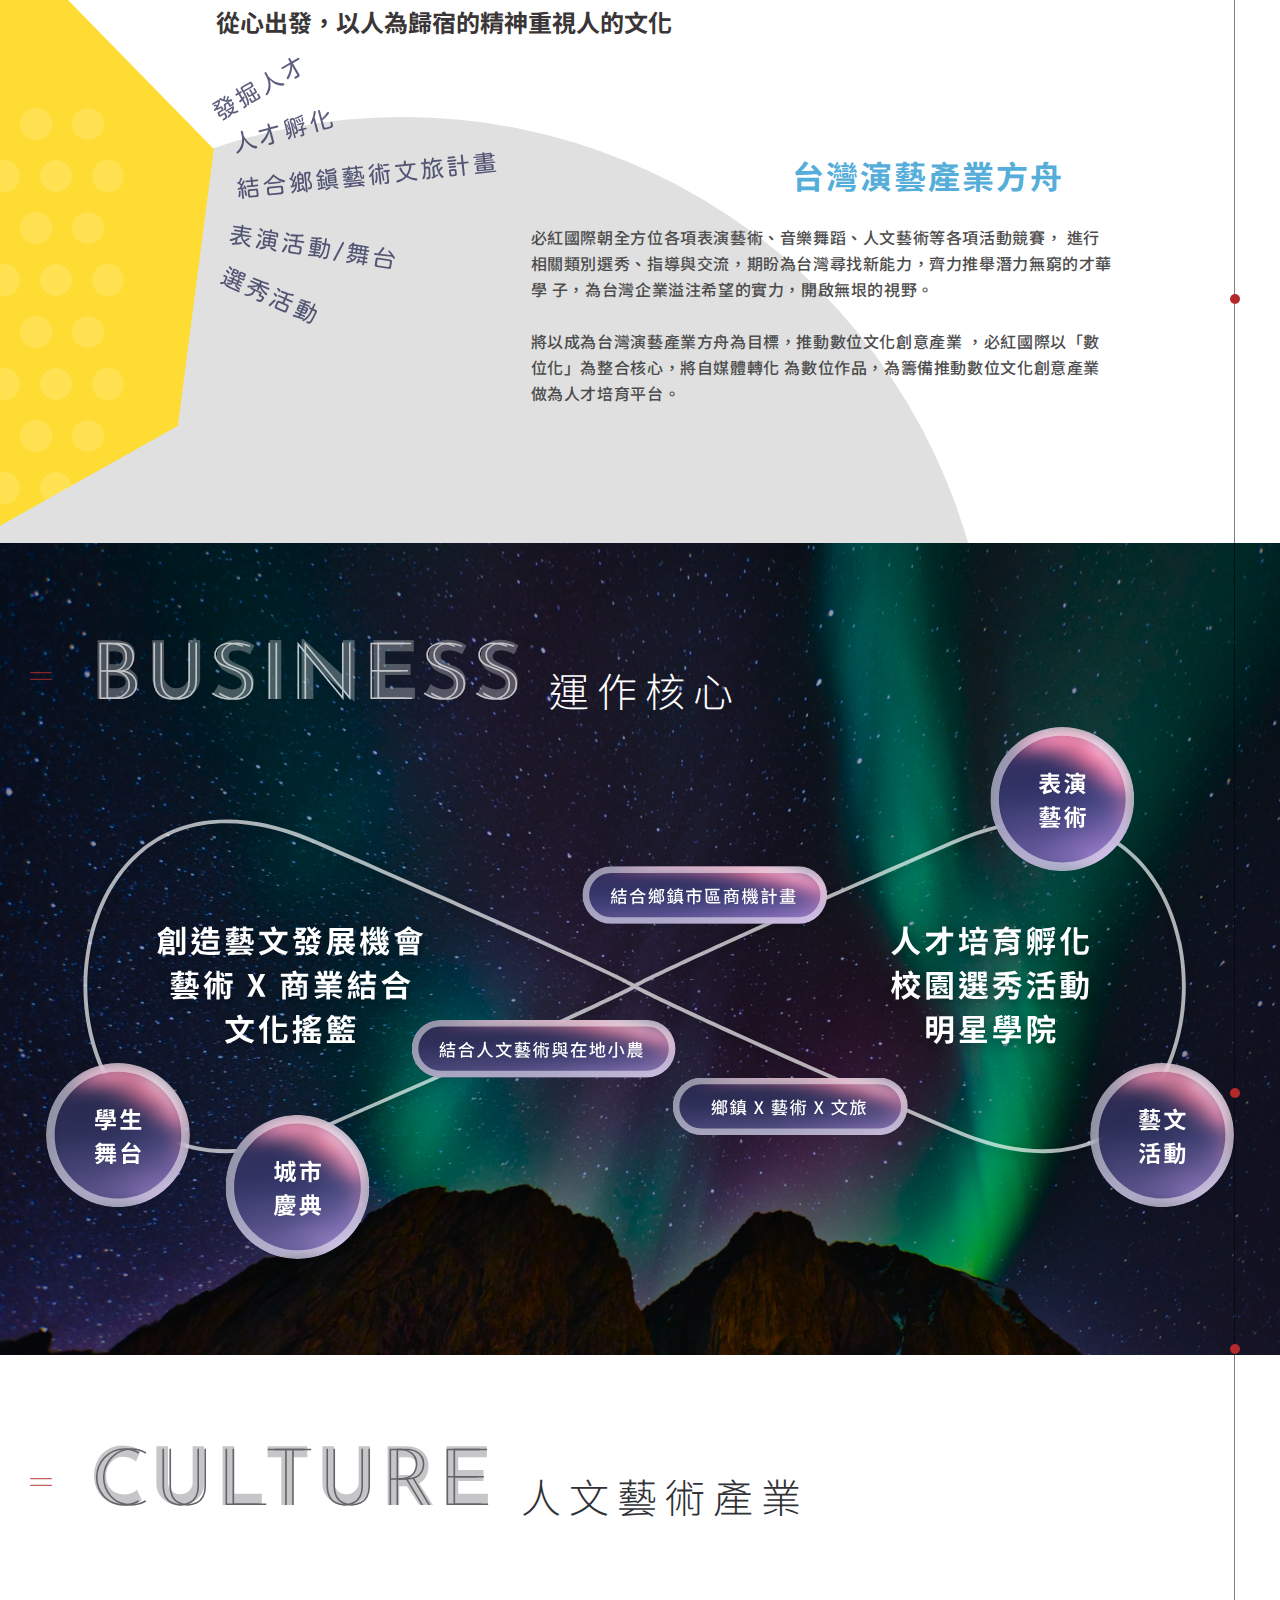
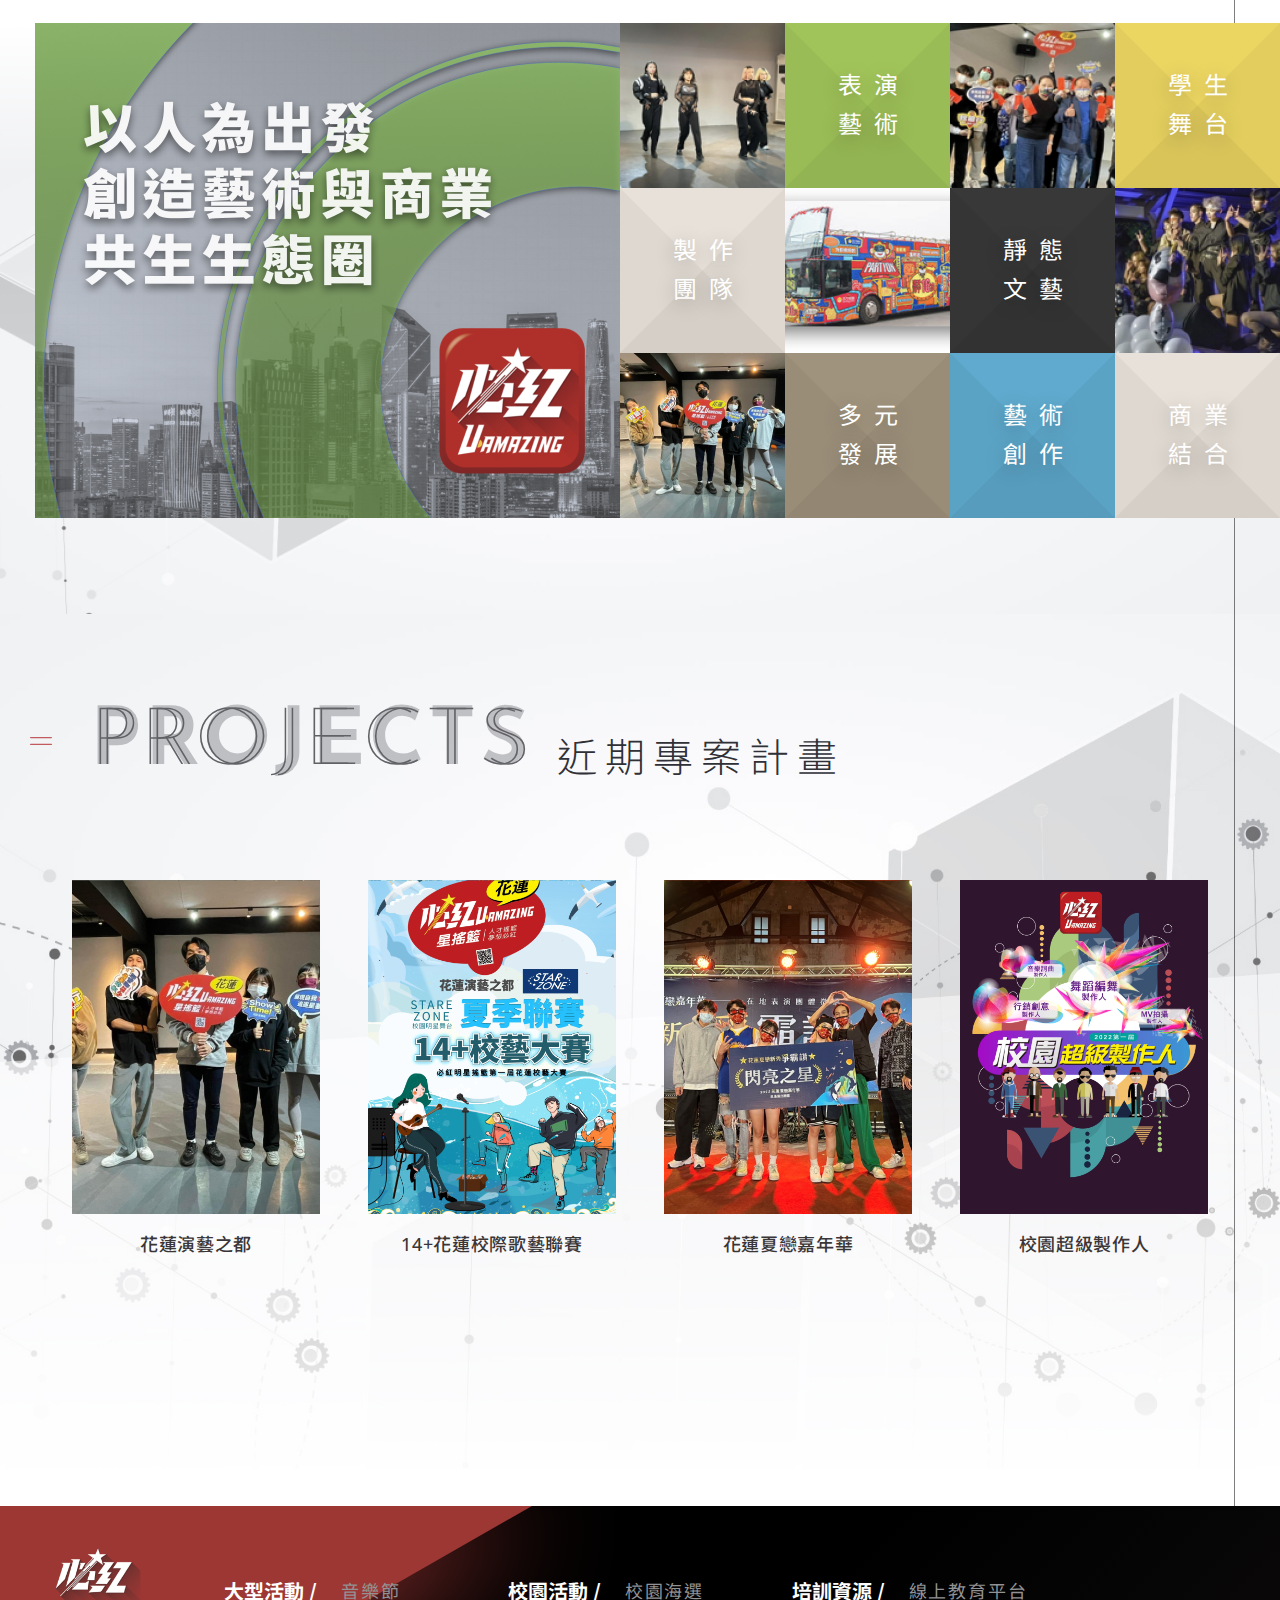
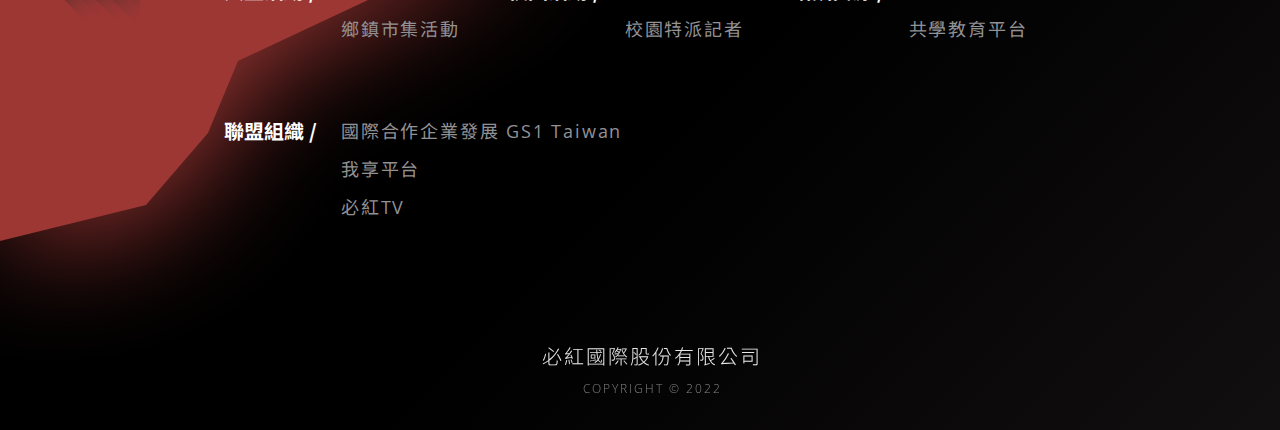
==== commit 4fdca0d7: "Merge branch 'master' into uamazing.net" ====
--- a/about.html
+++ b/about.html
@@ -119,7 +119,6 @@
       <div class="d-none d-md-block">
         <nav class="__about__nav">
           <a href="about.html" class="__about__nav-item active">必紅國際</a>
-          <a href="about/starzone.html" class="__about__nav-item">必紅明星學院</a>
           <a href="about/news.html" class="__about__nav-item">最新消息</a>
         </nav>
       </div>
--- a/assets/app.css
+++ b/assets/app.css
@@ -1694,8 +1694,9 @@
 
 .blockAmiba {
   padding-top: 2.6%;
-  padding-left: 8%;
-  background: url(../assets/images/amiba-round.svg) no-repeat left top/54%; }
+  padding-left: 10%;
+  padding-right: 10%;
+  background: url(../assets/images/amiba-round.svg) no-repeat left top/67%; }
 
 .blockAmiba-time {
   font-size: 30px;
@@ -1871,6 +1872,11 @@
       top: 5%;
       padding: 24px;
       z-index: 10; }
+
+  .blockAmiba {
+    padding-left: 8%;
+    padding-right: 0;
+    background-size: 54%; }
 
   .agenda-button {
     position: absolute;
